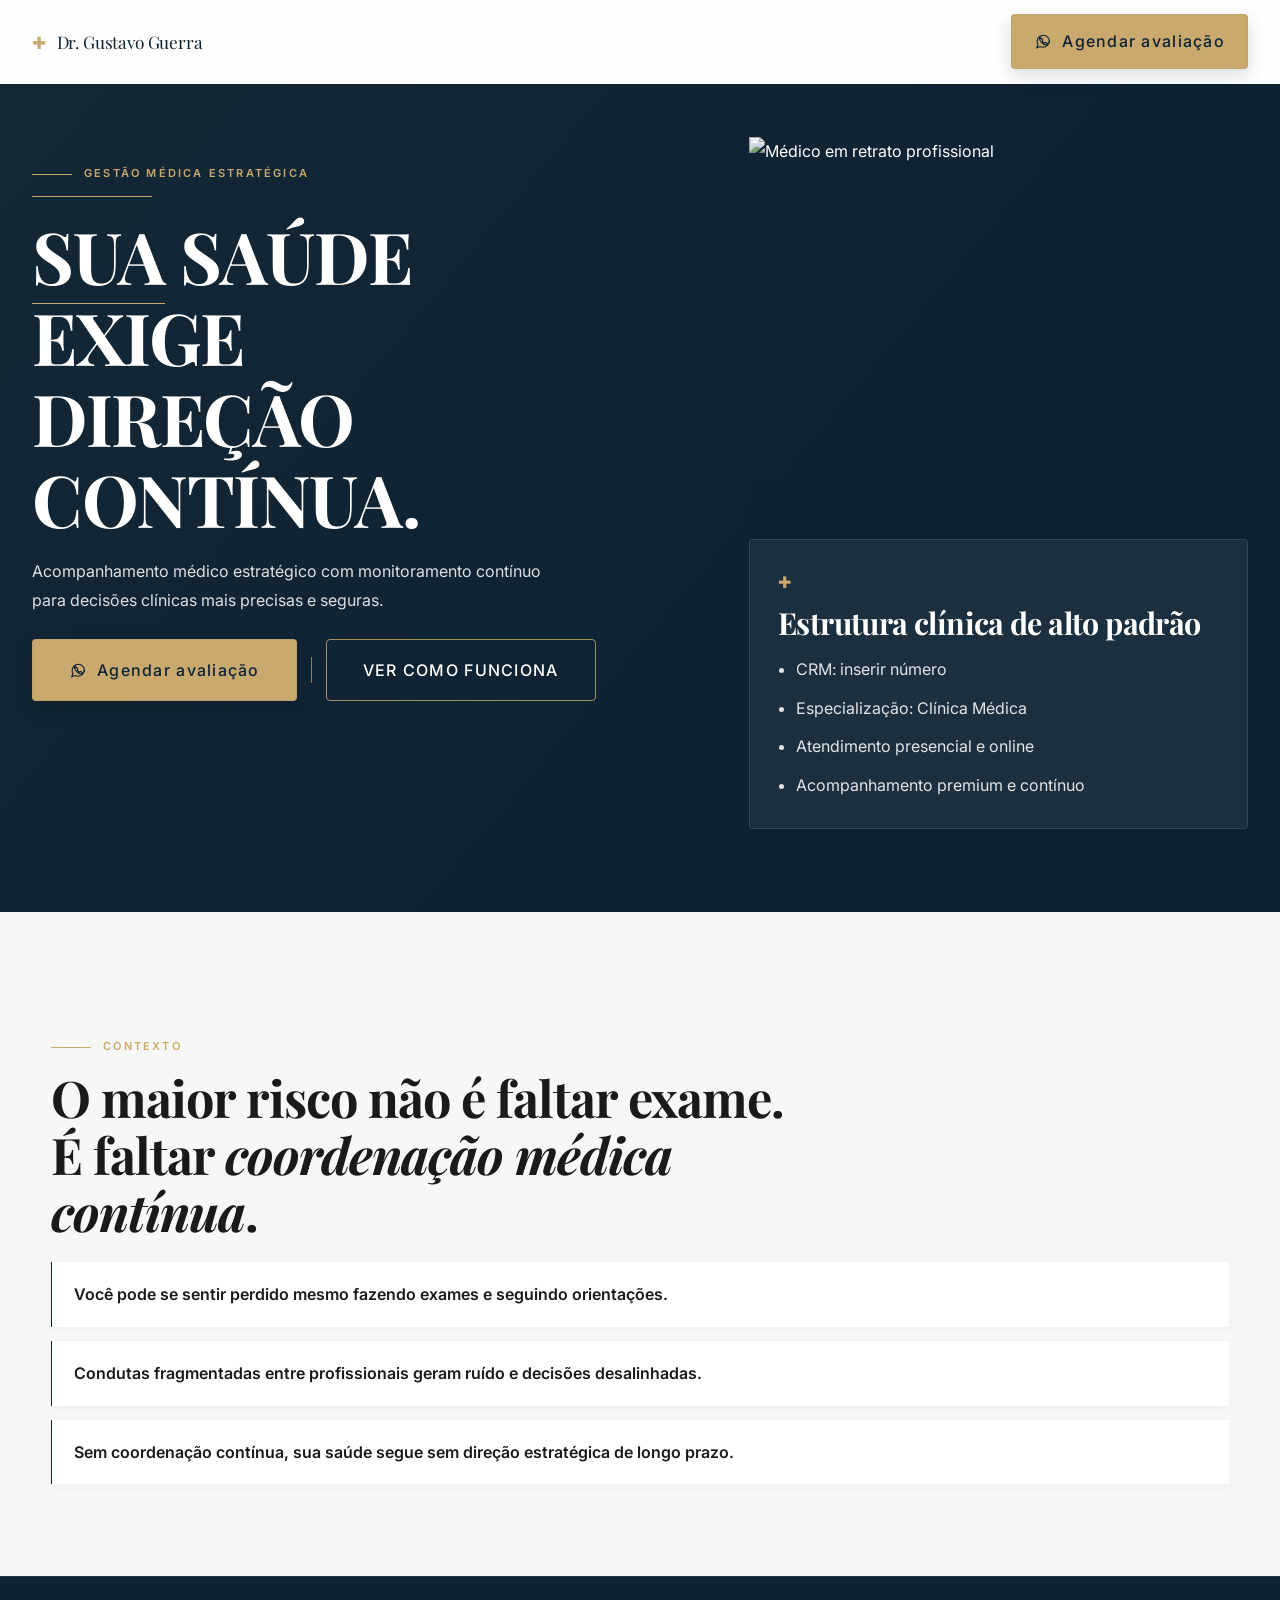
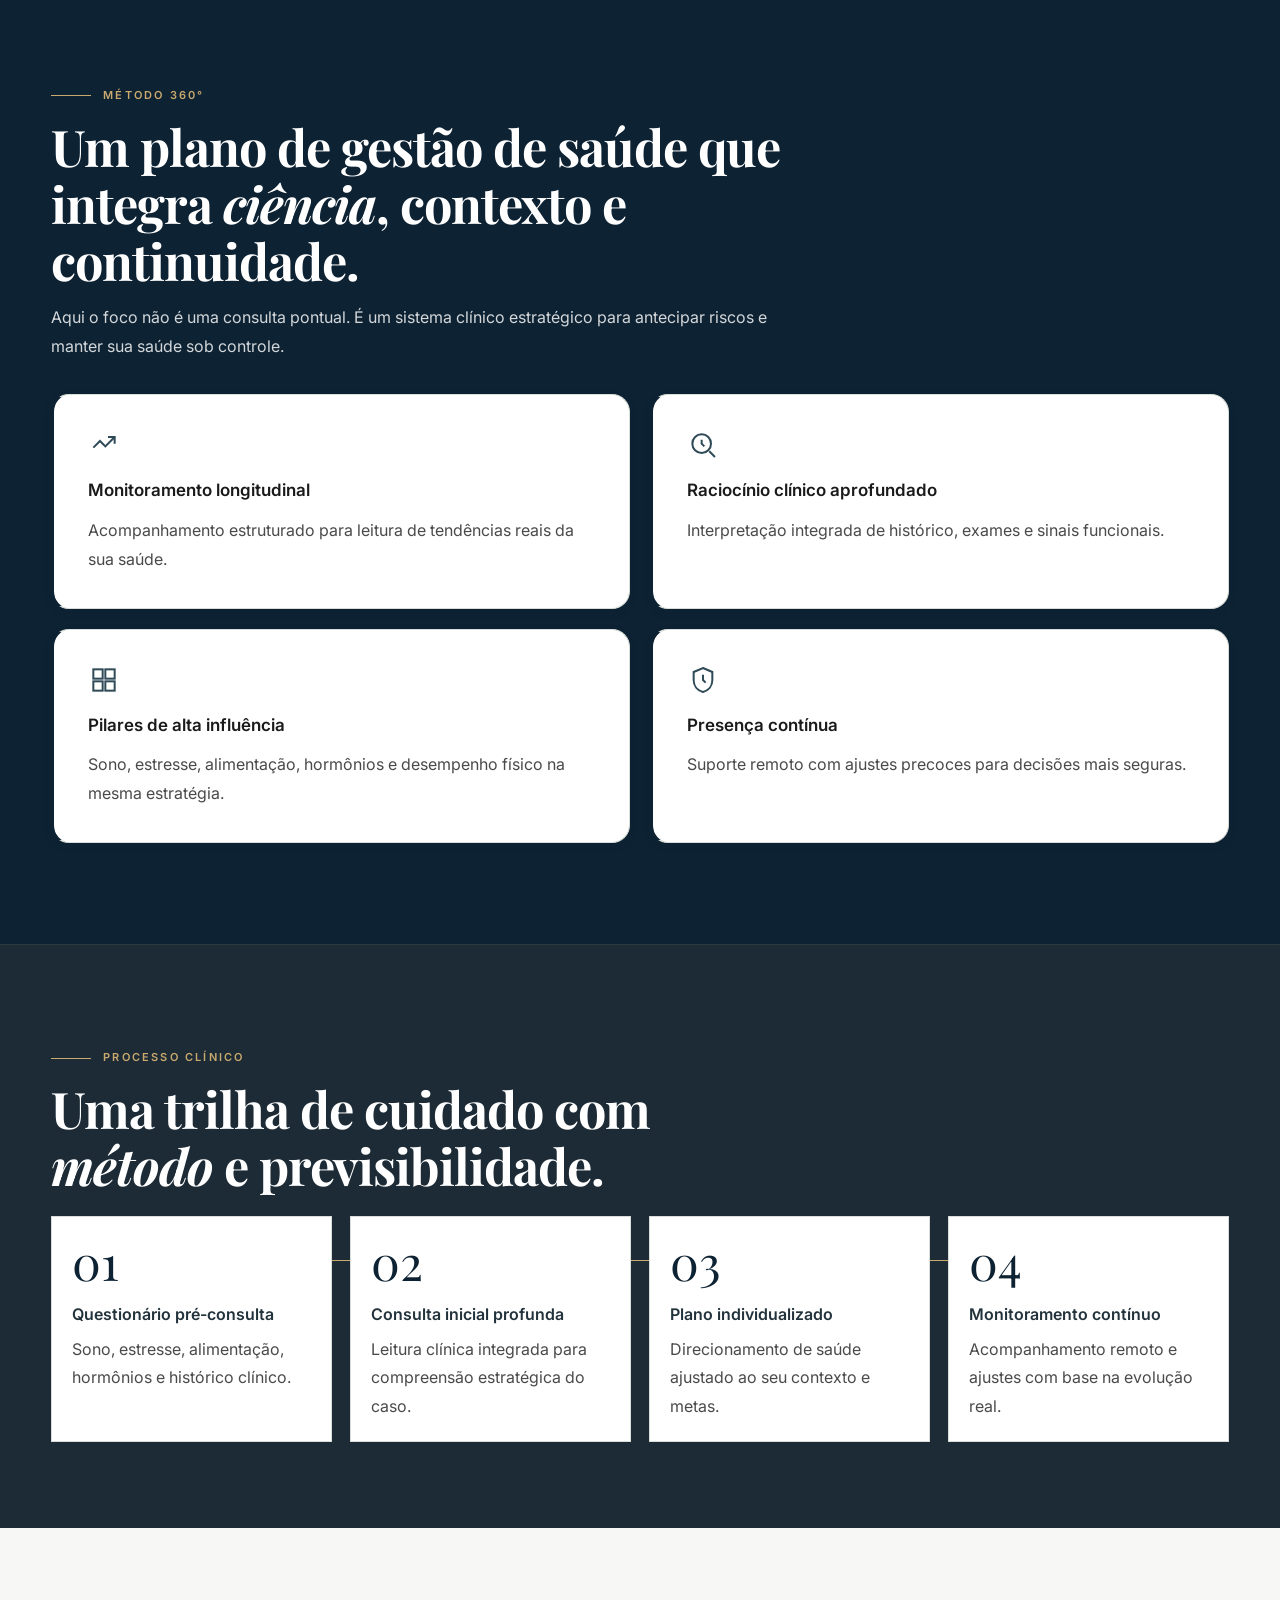
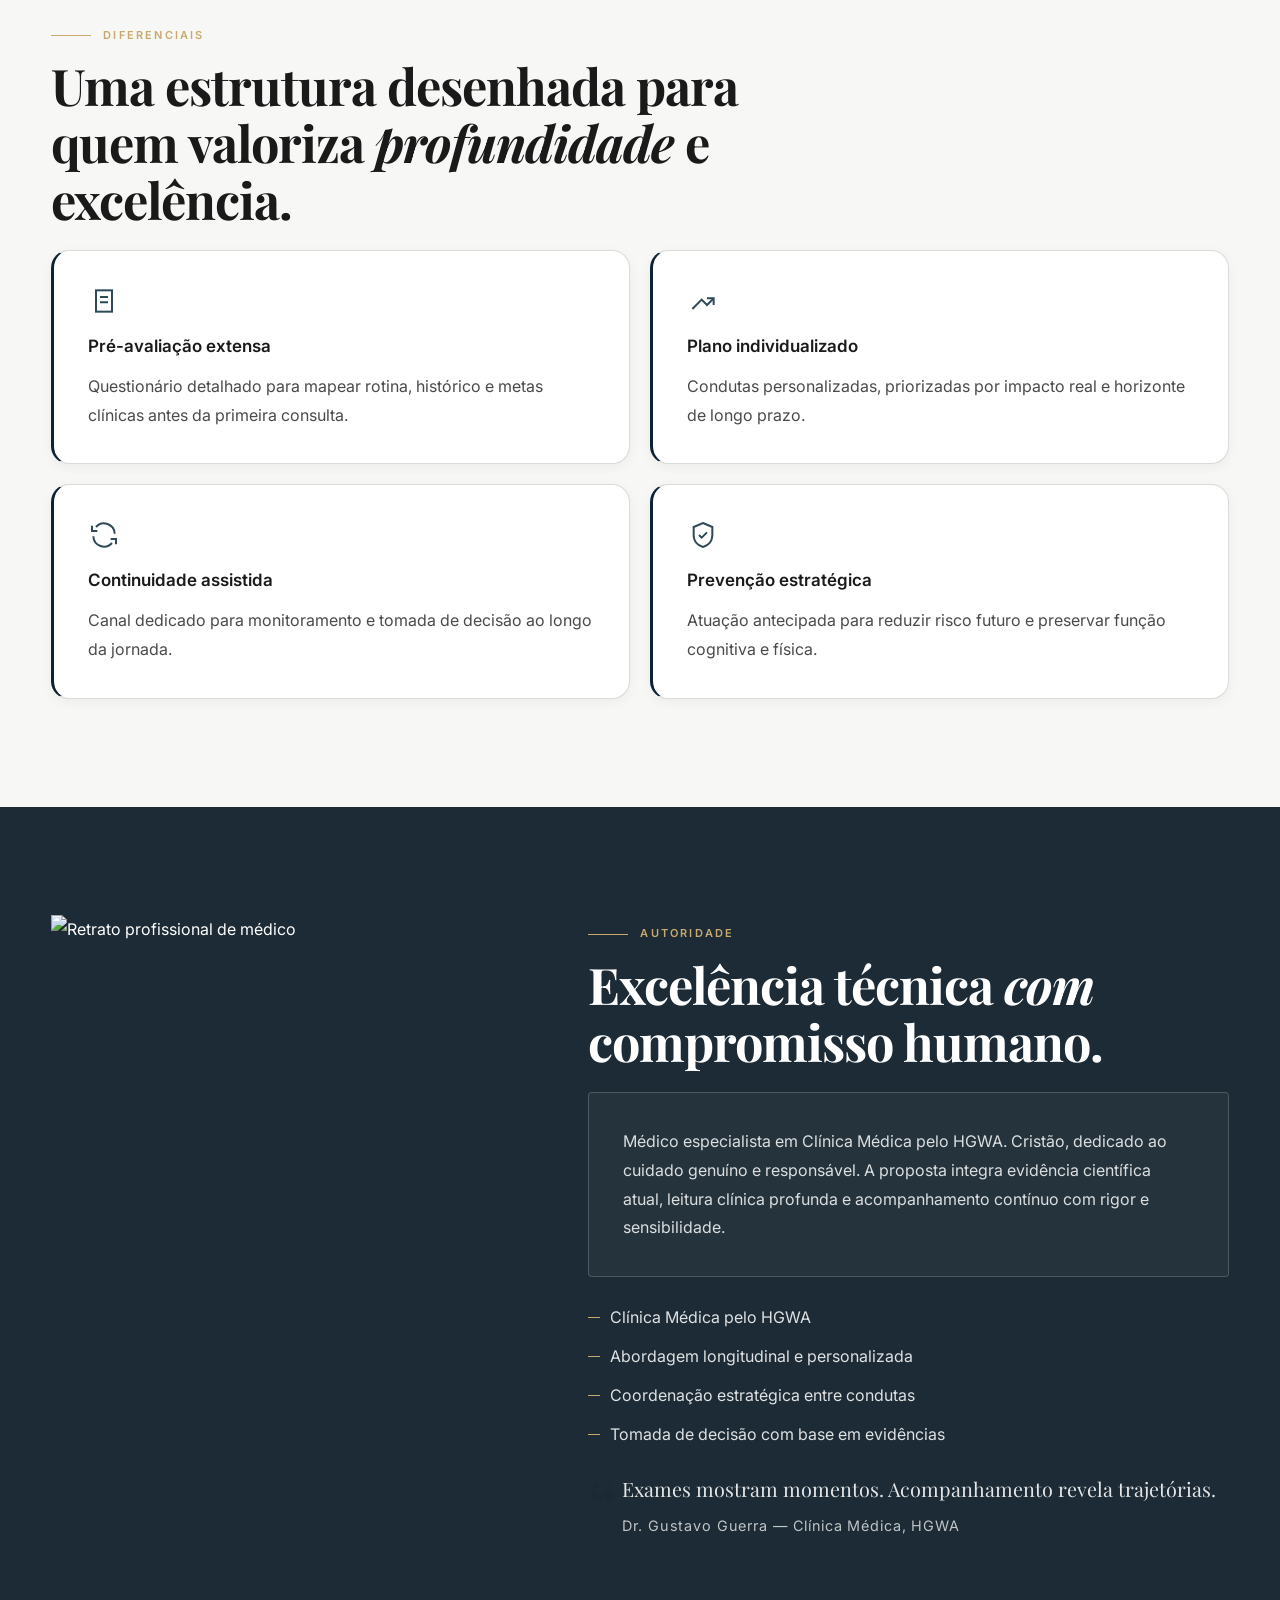
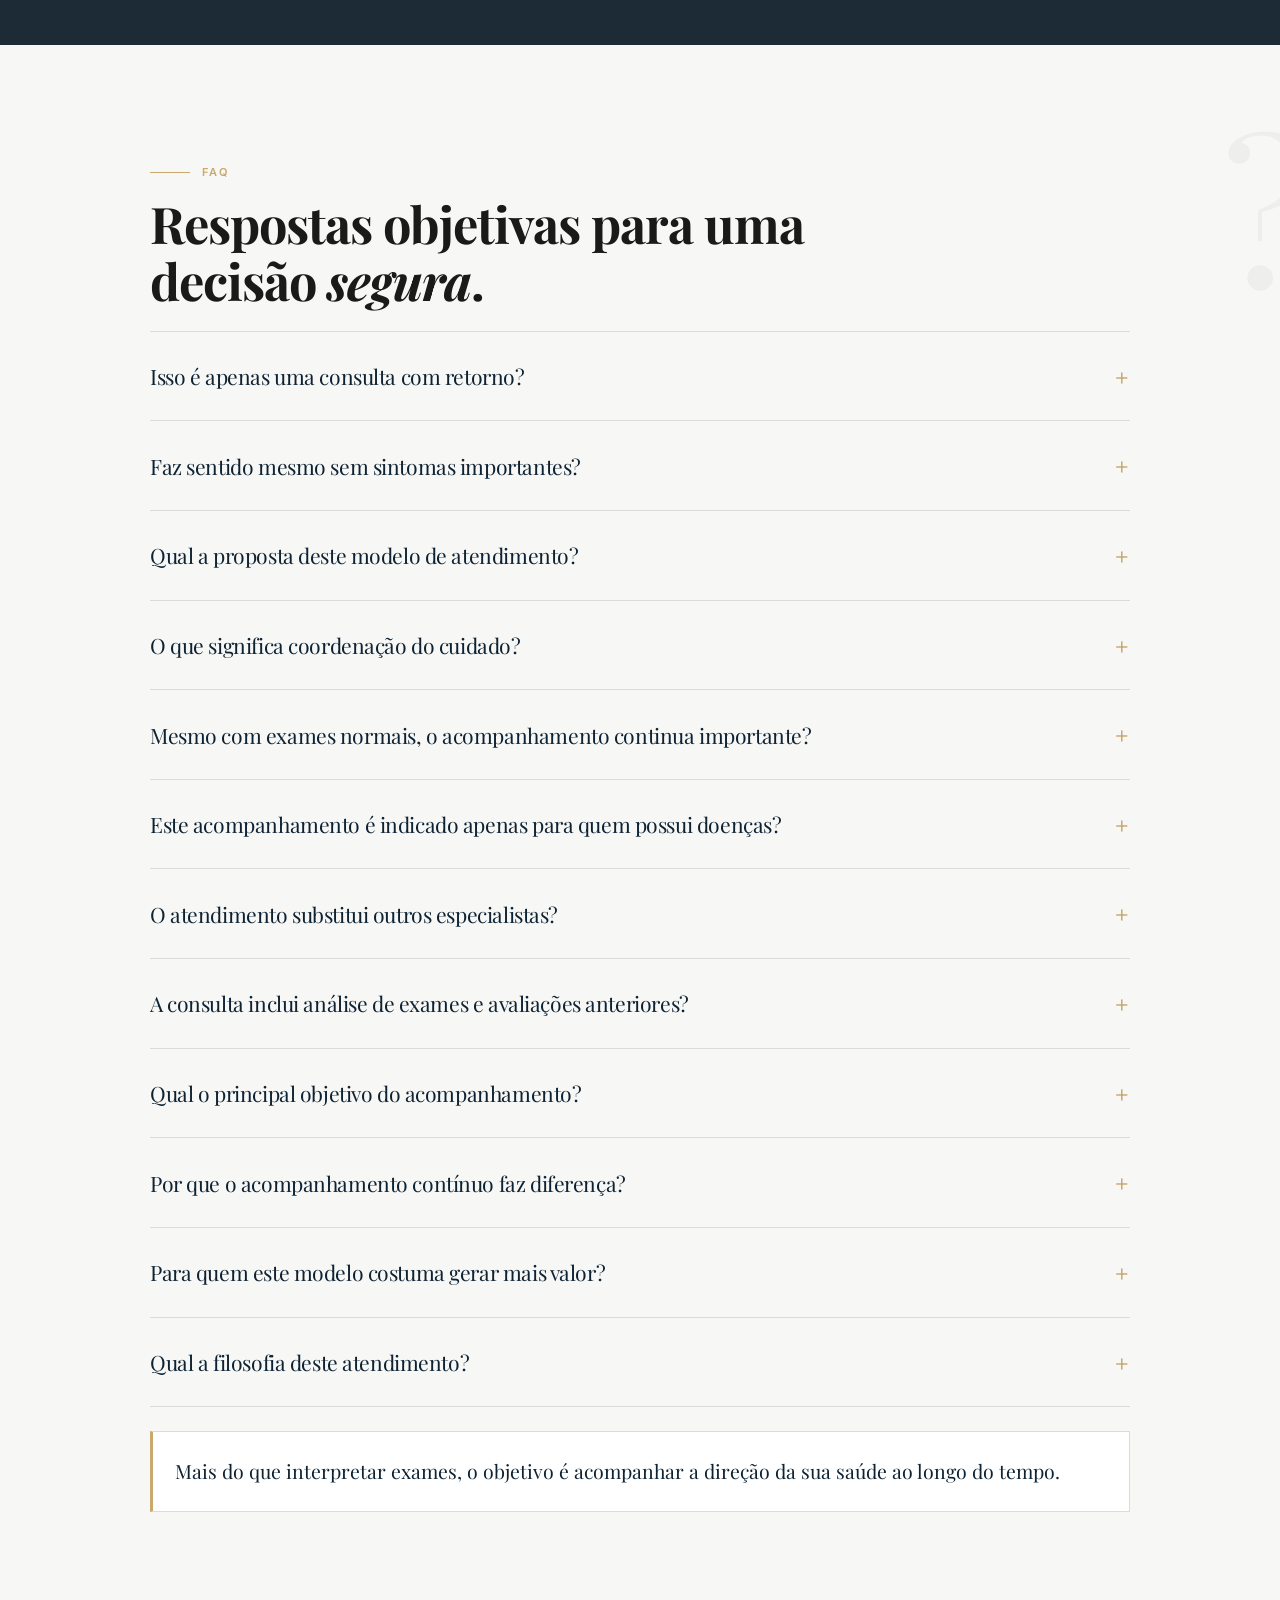
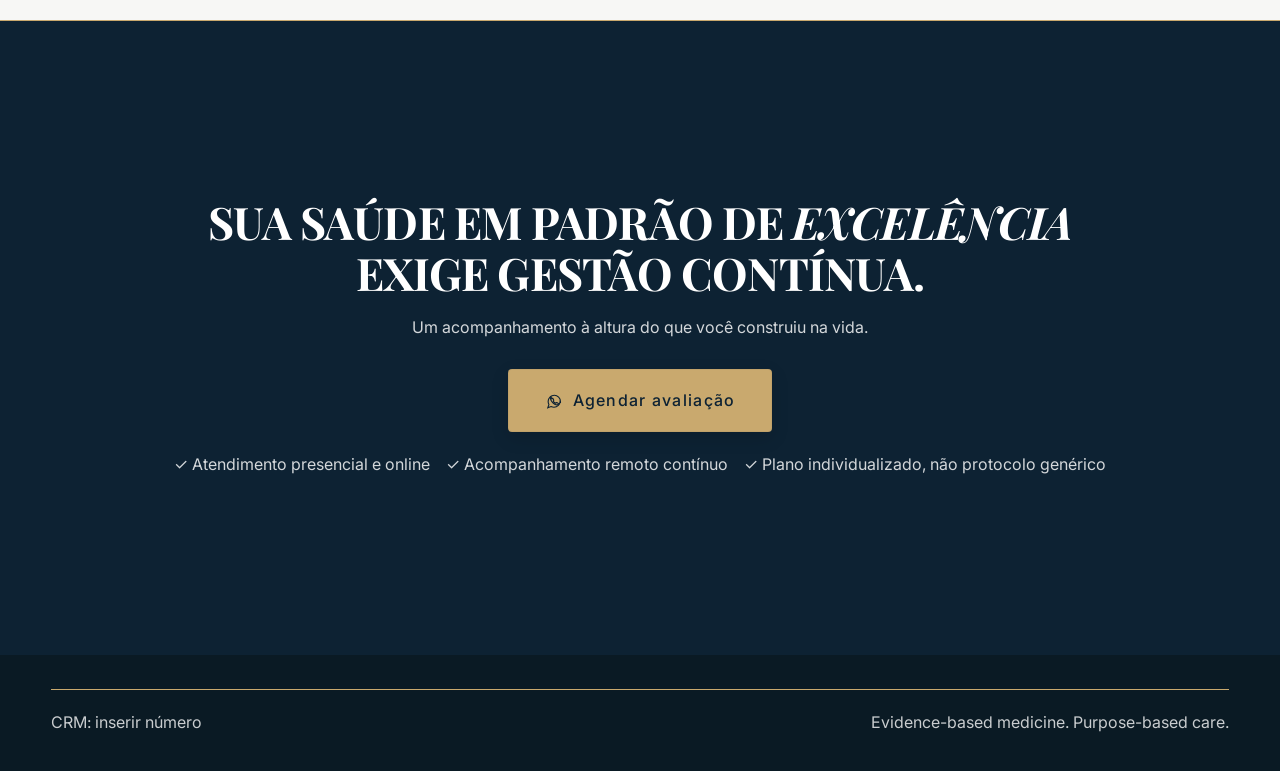
==== index-b.html @ 86194e3c "Ajustes finos" ====
<!doctype html>
<html lang="pt-BR">
<head>
  <meta charset="UTF-8" />
  <meta name="viewport" content="width=device-width, initial-scale=1.0" />
  <title>Dr. Gustavo Guerra | Versão B</title>
  <meta name="description" content="Versão B da landing page: gestão médica estratégica com acompanhamento longitudinal de alta excelência.">
  <link rel="preconnect" href="https://fonts.googleapis.com">
  <link rel="preconnect" href="https://fonts.gstatic.com" crossorigin>
  <link href="https://fonts.googleapis.com/css2?family=Inter:wght@300;400;500;600&family=Playfair+Display:ital,wght@0,500;0,600;0,700;1,500&display=swap" rel="stylesheet">
  <link rel="stylesheet" href="styles-b.css" />
</head>
<body>
  <nav class="topbar" aria-label="Barra principal">
    <div class="topbar__inner">
      <p class="brand"><span>✚</span> Dr. Gustavo Guerra</p>
      <a class="btn btn--primary btn--wa" href="https://wa.me/5500000000000" target="_blank" rel="noopener noreferrer"><span class="btn__icon" aria-hidden="true"><svg viewBox="0 0 24 24" fill="none"><path d="M20.2 12.1c0 4.5-3.7 8.2-8.2 8.2-1.4 0-2.8-.4-4-.9L3.7 21l1.5-4.2c-.7-1.3-1-2.7-1-4.2 0-4.5 3.7-8.2 8.2-8.2s8.2 3.7 8.2 8.2Z"></path><path d="M9.2 8.9c.2-.4.4-.4.6-.4h.5c.2 0 .4 0 .5.4l.8 2c.1.2.1.4 0 .6l-.4.5c-.1.1-.2.2-.1.4.3.6.8 1.1 1.4 1.6.5.4 1 .7 1.6.9.2.1.3 0 .4-.1l.5-.6c.2-.2.4-.2.6-.1l1.9.9c.3.1.4.3.4.5v.5c0 .2 0 .4-.4.6-.5.3-1 .5-1.6.5-1 0-2-.4-3-.9-1-.5-1.9-1.3-2.7-2.1-.8-.8-1.5-1.7-2-2.7-.5-1-.8-2-.8-3 0-.6.2-1.2.4-1.7Z"></path></svg></span><span>Agendar avaliação</span></a>
    </div>
  </nav>

  <header class="hero" id="inicio">
    <div class="container hero__container">
      <div class="hero__grid">
        <div>
          <p class="eyebrow">Gestão médica estratégica</p>
          <div class="hero__hairline"></div>
          <h1><span>SUA</span> SAÚDE EXIGE DIREÇÃO CONTÍNUA.</h1>
          <p class="hero__subtitle">Acompanhamento médico estratégico com monitoramento contínuo para decisões clínicas mais precisas e seguras.</p>
          <div class="hero__actions">
            <a class="btn btn--primary btn--wa" href="https://wa.me/5500000000000" target="_blank" rel="noopener noreferrer"><span class="btn__icon" aria-hidden="true"><svg viewBox="0 0 24 24" fill="none"><path d="M20.2 12.1c0 4.5-3.7 8.2-8.2 8.2-1.4 0-2.8-.4-4-.9L3.7 21l1.5-4.2c-.7-1.3-1-2.7-1-4.2 0-4.5 3.7-8.2 8.2-8.2s8.2 3.7 8.2 8.2Z"></path><path d="M9.2 8.9c.2-.4.4-.4.6-.4h.5c.2 0 .4 0 .5.4l.8 2c.1.2.1.4 0 .6l-.4.5c-.1.1-.2.2-.1.4.3.6.8 1.1 1.4 1.6.5.4 1 .7 1.6.9.2.1.3 0 .4-.1l.5-.6c.2-.2.4-.2.6-.1l1.9.9c.3.1.4.3.4.5v.5c0 .2 0 .4-.4.6-.5.3-1 .5-1.6.5-1 0-2-.4-3-.9-1-.5-1.9-1.3-2.7-2.1-.8-.8-1.5-1.7-2-2.7-.5-1-.8-2-.8-3 0-.6.2-1.2.4-1.7Z"></path></svg></span><span>Agendar avaliação</span></a>
            <span class="hero__cta-divider" aria-hidden="true"></span>
            <a class="btn btn--outline" href="#metodo">VER COMO FUNCIONA</a>
          </div>
        </div>

        <div class="hero__visual">
          <figure class="hero__photo">
            <img src="https://images.unsplash.com/photo-1559839734-2b71ea197ec2?auto=format&fit=crop&w=1000&q=80" alt="Médico em retrato profissional" loading="lazy"> <!-- REPLACE WITH: Dr. Gustavo Guerra official photo -->
          </figure>
          <aside class="hero__card">
            <span class="hero__icon" aria-hidden="true">✚</span>
            <h2>Estrutura clínica de alto padrão</h2>
            <ul>
              <li>CRM: inserir número</li>
              <li>Especialização: Clínica Médica</li>
              <li>Atendimento presencial e online</li>
              <li>Acompanhamento premium e contínuo</li>
            </ul>
          </aside>
        </div>
      </div>
    </div>
  </header>

  <main>
    <section class="section section--light" id="problema">
      <div class="container">
        <p class="eyebrow">Contexto</p>
        <h2>O maior risco não é faltar exame. É faltar <em>coordenação médica contínua</em>.</h2>
        <div class="problem-grid">
          <article class="problem-item">
            <p>Você pode se sentir perdido mesmo fazendo exames e seguindo orientações.</p>
          </article>
          <article class="problem-item">
            <p>Condutas fragmentadas entre profissionais geram ruído e decisões desalinhadas.</p>
          </article>
          <article class="problem-item">
            <p>Sem coordenação contínua, sua saúde segue sem direção estratégica de longo prazo.</p>
          </article>
        </div>
      </div>
    </section>

    <section class="section section--dark" id="metodo">
      <div class="container">
        <p class="eyebrow">Método 360°</p>
        <h2>Um plano de gestão de saúde que integra <em>ciência</em>, contexto e continuidade.</h2>
        <p class="lead">Aqui o foco não é uma consulta pontual. É um sistema clínico estratégico para antecipar riscos e manter sua saúde sob controle.</p>
        <div class="grid grid--2">
          <article class="card">
            <span class="card__icon" aria-hidden="true"><svg viewBox="0 0 24 24" fill="none"><polyline points="4,14 9,9 13,13 20,6"></polyline><path d="M20 11V6H15"></path></svg></span>
            <h3>Monitoramento longitudinal</h3>
            <p>Acompanhamento estruturado para leitura de tendências reais da sua saúde.</p>
          </article>
          <article class="card">
            <span class="card__icon" aria-hidden="true"><svg viewBox="0 0 24 24" fill="none"><circle cx="11" cy="11" r="7"></circle><path d="M21 21l-4.3-4.3"></path><path d="M11 8v3l2 2"></path></svg></span>
            <h3>Raciocínio clínico aprofundado</h3>
            <p>Interpretação integrada de histórico, exames e sinais funcionais.</p>
          </article>
          <article class="card">
            <span class="card__icon" aria-hidden="true"><svg viewBox="0 0 24 24" fill="none"><rect x="4" y="4" width="7" height="7"></rect><rect x="13" y="4" width="7" height="7"></rect><rect x="4" y="13" width="7" height="7"></rect><rect x="13" y="13" width="7" height="7"></rect></svg></span>
            <h3>Pilares de alta influência</h3>
            <p>Sono, estresse, alimentação, hormônios e desempenho físico na mesma estratégia.</p>
          </article>
          <article class="card">
            <span class="card__icon" aria-hidden="true"><svg viewBox="0 0 24 24" fill="none"><path d="M12 3l7 3v6c0 5-3.5 8-7 9-3.5-1-7-4-7-9V6l7-3z"></path><path d="M12 8v4l2 2"></path></svg></span>
            <h3>Presença contínua</h3>
            <p>Suporte remoto com ajustes precoces para decisões mais seguras.</p>
          </article>
        </div>
      </div>
    </section>

    <section class="section section--graphite" id="processo">
      <div class="container">
        <p class="eyebrow">Processo clínico</p>
        <h2>Uma trilha de cuidado com <em>método</em> e previsibilidade.</h2>
        <div class="process">
          <article class="process__step">
            <span>01</span>
            <h3>Questionário pré-consulta</h3>
            <p>Sono, estresse, alimentação, hormônios e histórico clínico.</p>
          </article>
          <article class="process__step">
            <span>02</span>
            <h3>Consulta inicial profunda</h3>
            <p>Leitura clínica integrada para compreensão estratégica do caso.</p>
          </article>
          <article class="process__step">
            <span>03</span>
            <h3>Plano individualizado</h3>
            <p>Direcionamento de saúde ajustado ao seu contexto e metas.</p>
          </article>
          <article class="process__step">
            <span>04</span>
            <h3>Monitoramento contínuo</h3>
            <p>Acompanhamento remoto e ajustes com base na evolução real.</p>
          </article>
        </div>
      </div>
    </section>

    <section class="section section--light" id="diferenciais">
      <div class="container">
        <p class="eyebrow">Diferenciais</p>
        <h2>Uma estrutura desenhada para quem valoriza <em>profundidade</em> e excelência.</h2>
        <div class="grid grid--2">
          <article class="card">
            <span class="card__icon" aria-hidden="true"><svg viewBox="0 0 24 24" fill="none"><rect x="6" y="4" width="12" height="16"></rect><path d="M9 9h6M9 13h6"></path></svg></span>
            <h3>Pré-avaliação extensa</h3>
            <p>Questionário detalhado para mapear rotina, histórico e metas clínicas antes da primeira consulta.</p>
          </article>
          <article class="card">
            <span class="card__icon" aria-hidden="true"><svg viewBox="0 0 24 24" fill="none"><path d="M4 18l7-7 4 4 5-5"></path><path d="M15 10h5v5"></path></svg></span>
            <h3>Plano individualizado</h3>
            <p>Condutas personalizadas, priorizadas por impacto real e horizonte de longo prazo.</p>
          </article>
          <article class="card">
            <span class="card__icon" aria-hidden="true"><svg viewBox="0 0 24 24" fill="none"><path d="M20 11a8 8 0 0 0-14-5"></path><path d="M4 13a8 8 0 0 0 14 5"></path><path d="M3 5v4h4"></path><path d="M21 19v-4h-4"></path></svg></span>
            <h3>Continuidade assistida</h3>
            <p>Canal dedicado para monitoramento e tomada de decisão ao longo da jornada.</p>
          </article>
          <article class="card">
            <span class="card__icon" aria-hidden="true"><svg viewBox="0 0 24 24" fill="none"><path d="M12 3l7 3v6c0 5-3.5 8-7 9-3.5-1-7-4-7-9V6l7-3z"></path><path d="M9 12l2 2 4-4"></path></svg></span>
            <h3>Prevenção estratégica</h3>
            <p>Atuação antecipada para reduzir risco futuro e preservar função cognitiva e física.</p>
          </article>
        </div>
      </div>
    </section>

    <section class="section section--graphite" id="autoridade">
      <div class="container authority-layout">
        <figure class="authority-photo">
          <img src="https://images.unsplash.com/photo-1612349317150-e413f6a5b16d?auto=format&fit=crop&w=900&q=80" alt="Retrato profissional de médico" loading="lazy"> <!-- REPLACE WITH: Dr. Gustavo Guerra official photo -->
        </figure>
        <div>
          <p class="eyebrow">Autoridade</p>
          <h2>Excelência técnica <em>com</em> compromisso humano.</h2>
          <article class="box box--dark">
            <p>Médico especialista em Clínica Médica pelo HGWA. Cristão, dedicado ao cuidado genuíno e responsável. A proposta integra evidência científica atual, leitura clínica profunda e acompanhamento contínuo com rigor e sensibilidade.</p>
          </article>
          <ul class="credentials-list">
            <li>Clínica Médica pelo HGWA</li>
            <li>Abordagem longitudinal e personalizada</li>
            <li>Coordenação estratégica entre condutas</li>
            <li>Tomada de decisão com base em evidências</li>
          </ul>
          <blockquote>
            <span>“</span>
            Exames mostram momentos. Acompanhamento revela trajetórias.
            <cite>Dr. Gustavo Guerra — Clínica Médica, HGWA</cite>
          </blockquote>
        </div>
      </div>
    </section>

    <section class="section section--light faq-section" id="faq">
      <div class="container narrow">
        <p class="eyebrow">FAQ</p>
        <h2>Respostas objetivas para uma decisão <em>segura</em>.</h2>
        <div class="accordion" data-accordion>
          <details class="accordion__item">
            <summary><span>Isso é apenas uma consulta com retorno?</span></summary>
            <p>Não. A consulta inicial é só o começo de uma gestão longitudinal com monitoramento ativo e ajustes estratégicos.</p>
          </details>
          <details class="accordion__item">
            <summary><span>Faz sentido mesmo sem sintomas importantes?</span></summary>
            <p>Sim. A prevenção eficiente depende de identificar tendências antes da perda de controle clínico.</p>
          </details>
          <details class="accordion__item">
            <summary><span>Qual a proposta deste modelo de atendimento?</span></summary>
            <p>Conduzir um acompanhamento médico contínuo, criterioso e personalizado, com foco em precisão diagnóstica, prevenção estratégica e coordenação integral do cuidado.</p>
          </details>
          <details class="accordion__item">
            <summary><span>O que significa coordenação do cuidado?</span></summary>
            <p>Ter um médico de referência organizando cada etapa da jornada: exames, especialistas, tratamentos e decisões clínicas com visão unificada.</p>
          </details>
          <details class="accordion__item">
            <summary><span>Mesmo com exames normais, o acompanhamento continua importante?</span></summary>
            <p>Sim. Muitas alterações cardiovasculares e metabólicas evoluem de forma silenciosa antes de sinais claros em exames e sintomas.</p>
          </details>
          <details class="accordion__item">
            <summary><span>Este acompanhamento é indicado apenas para quem possui doenças?</span></summary>
            <p>Não. É altamente indicado para quem busca prevenção inteligente, longevidade funcional e planejamento de saúde de alto nível.</p>
          </details>
          <details class="accordion__item">
            <summary><span>O atendimento substitui outros especialistas?</span></summary>
            <p>Não substitui. Ele integra condutas de diferentes especialistas dentro de uma estratégia única, coerente e personalizada.</p>
          </details>
          <details class="accordion__item">
            <summary><span>A consulta inclui análise de exames e avaliações anteriores?</span></summary>
            <p>Sim. Histórico clínico, exames prévios e avaliações anteriores são revisados de forma integrada para decisões mais precisas.</p>
          </details>
          <details class="accordion__item">
            <summary><span>Qual o principal objetivo do acompanhamento?</span></summary>
            <p>Antecipar riscos, preservar função e manter decisões clínicas sob controle estratégico antes da perda de performance em saúde.</p>
          </details>
          <details class="accordion__item">
            <summary><span>Por que o acompanhamento contínuo faz diferença?</span></summary>
            <p>Porque o que transforma desfechos é a capacidade de acompanhar evolução, detectar tendências e ajustar condutas com antecedência.</p>
          </details>
          <details class="accordion__item">
            <summary><span>Para quem este modelo costuma gerar mais valor?</span></summary>
            <p>Para pessoas que valorizam cuidado médico criterioso, integração clínica e acompanhamento contínuo com alto padrão de execução.</p>
          </details>
          <details class="accordion__item">
            <summary><span>Qual a filosofia deste atendimento?</span></summary>
            <p>Exames mostram momentos. Acompanhamento revela trajetórias.</p>
          </details>
          <p class="closing">Mais do que interpretar exames, o objetivo é acompanhar a direção da sua saúde ao longo do tempo.</p>
        </div>
      </div>
    </section>
  </main>

  <section class="cta" id="cta-final">
    <div class="container narrow cta__inner">
      <h2>SUA SAÚDE EM PADRÃO DE <em>EXCELÊNCIA</em> EXIGE GESTÃO CONTÍNUA.</h2>
      <p>Um acompanhamento à altura do que você construiu na vida.</p>
      <a class="btn btn--primary btn--wa" href="https://wa.me/5500000000000" target="_blank" rel="noopener noreferrer"><span class="btn__icon" aria-hidden="true"><svg viewBox="0 0 24 24" fill="none"><path d="M20.2 12.1c0 4.5-3.7 8.2-8.2 8.2-1.4 0-2.8-.4-4-.9L3.7 21l1.5-4.2c-.7-1.3-1-2.7-1-4.2 0-4.5 3.7-8.2 8.2-8.2s8.2 3.7 8.2 8.2Z"></path><path d="M9.2 8.9c.2-.4.4-.4.6-.4h.5c.2 0 .4 0 .5.4l.8 2c.1.2.1.4 0 .6l-.4.5c-.1.1-.2.2-.1.4.3.6.8 1.1 1.4 1.6.5.4 1 .7 1.6.9.2.1.3 0 .4-.1l.5-.6c.2-.2.4-.2.6-.1l1.9.9c.3.1.4.3.4.5v.5c0 .2 0 .4-.4.6-.5.3-1 .5-1.6.5-1 0-2-.4-3-.9-1-.5-1.9-1.3-2.7-2.1-.8-.8-1.5-1.7-2-2.7-.5-1-.8-2-.8-3 0-.6.2-1.2.4-1.7Z"></path></svg></span><span>Agendar avaliação</span></a>
      <ul class="trust-signals">
        <li>✓ Atendimento presencial e online</li>
        <li>✓ Acompanhamento remoto contínuo</li>
        <li>✓ Plano individualizado, não protocolo genérico</li>
      </ul>
    </div>
  </section>

  <footer class="footer">
    <div class="container footer__inner">
      <p>CRM: inserir número</p>
      <p>Evidence-based medicine. Purpose-based care.</p>
    </div>
  </footer>

  <script src="script.js"></script>
</body>
</html>
---- styles-b.css ----
:root {
  --petroleum: #0d2233;
  --graphite: #1c2b35;
  --offwhite: #f7f7f5;
  --gold: #c9a96e;
  --text-dark: #1a1a1a;
  --text-muted: #4a4a4a;
  --line-light: #d8ddd7;
  --line-dark: rgba(255, 255, 255, 0.18);
  --radius: 4px;
}

* {
  box-sizing: border-box;
}

html {
  scroll-behavior: smooth;
}

body {
  margin: 0;
  font-family: "Inter", sans-serif;
  font-weight: 400;
  color: var(--text-dark);
  background: var(--offwhite);
  line-height: 1.8;
}

h1,
h2,
h3,
p,
ul,
blockquote,
figure {
  margin: 0;
}

.container {
  width: min(1200px, 92vw);
  margin: 0 auto;
}

.hero__container {
  width: min(1320px, 95vw);
  margin: 0 auto;
}

.narrow {
  width: min(980px, 92vw);
  margin: 0 auto;
}

.topbar {
  position: sticky;
  top: 0;
  z-index: 40;
  background: rgba(255, 255, 255, 0.86);
  backdrop-filter: blur(10px);
  border-bottom: 1px solid transparent;
  transition: border-color 0.3s ease;
}

.topbar.is-scrolled {
  border-bottom-color: var(--gold);
}

.topbar__inner {
  width: min(1320px, 95vw);
  margin: 0 auto;
  display: flex;
  align-items: center;
  justify-content: space-between;
  padding: 14px 0;
}

.brand {
  font-family: "Playfair Display", serif;
  color: var(--petroleum);
  font-size: 1.08rem;
  letter-spacing: -0.01em;
}

.brand span {
  color: var(--gold);
  margin-right: 7px;
}

.hero {
  min-height: 92vh;
  display: grid;
  align-items: center;
  background:
    linear-gradient(130deg, rgba(201, 169, 110, 0.04) 0%, rgba(201, 169, 110, 0) 60%),
    var(--petroleum);
  color: #ffffff;
  padding: 54px 0 66px;
}

.hero__grid {
  display: grid;
  grid-template-columns: 1.15fr 0.85fr;
  gap: 42px;
  align-items: start;
}

.eyebrow {
  font-size: 11px;
  letter-spacing: 0.2em;
  color: var(--gold);
  font-weight: 600;
  text-transform: uppercase;
  margin-bottom: 12px;
  display: inline-flex;
  align-items: center;
  gap: 12px;
}

.eyebrow::before {
  content: "";
  width: 40px;
  height: 1px;
  background: var(--gold);
}

.hero__hairline {
  height: 1px;
  width: 120px;
  background: var(--gold);
  margin-bottom: 18px;
}

h1,
section h2,
.hero__card h2,
.cta h2 {
  font-family: "Playfair Display", serif;
  letter-spacing: -0.02em;
  line-height: 1.13;
}

h1 {
  font-size: clamp(2.4rem, 5.6vw, 5rem);
  text-transform: uppercase;
  max-width: 11ch;
}

h1 span {
  position: relative;
  display: inline-block;
}

h1 span::after {
  content: "";
  position: absolute;
  left: 0;
  bottom: -8px;
  width: 100%;
  height: 1px;
  background: var(--gold);
}

section h2 {
  font-size: clamp(2rem, 4vw, 3.15rem);
  color: inherit;
  margin-bottom: 22px;
  max-width: 23ch;
}

section h2 em,
.cta h2 em {
  font-style: italic;
}

.hero__subtitle {
  margin-top: 18px;
  margin-bottom: 24px;
  color: rgba(255, 255, 255, 0.86);
  max-width: 54ch;
}

.hero__actions {
  display: inline-flex;
  align-items: center;
  gap: 14px;
  flex-wrap: wrap;
}

.hero__cta-divider {
  width: 1px;
  height: 26px;
  background: rgba(201, 169, 110, 0.7);
}

.hero__visual {
  display: grid;
  gap: 12px;
  margin-top: -18px;
}

.hero__photo {
  position: relative;
  height: 390px;
  overflow: hidden;
}

.hero__photo img {
  width: 100%;
  height: 100%;
  object-fit: cover;
  filter: grayscale(42%) saturate(75%);
}

.hero__photo::after {
  content: "";
  position: absolute;
  inset: 0;
  background: linear-gradient(to bottom, rgba(13, 34, 51, 0) 44%, rgba(13, 34, 51, 0.88) 100%);
}

.hero__card {
  background: rgba(255, 255, 255, 0.06);
  border: 1px solid rgba(255, 255, 255, 0.12);
  padding: 28px;
  border-radius: var(--radius);
  backdrop-filter: blur(8px);
}

.hero__icon {
  color: var(--gold);
  font-size: 1rem;
}

.hero__card h2 {
  font-size: 1.9rem;
  margin: 10px 0 14px;
}

.hero__card ul {
  padding-left: 18px;
  display: grid;
  gap: 10px;
  color: rgba(255, 255, 255, 0.88);
}

.section {
  position: relative;
  padding: 108px 0;
}

#problema {
  padding-top: 116px;
  padding-bottom: 92px;
}

#metodo {
  padding-top: 100px;
  padding-bottom: 102px;
  box-shadow: inset 0 1px 0 rgba(201, 169, 110, 0.16), inset 0 -1px 0 rgba(201, 169, 110, 0.16);
}

#processo {
  padding-top: 94px;
  padding-bottom: 86px;
}

#diferenciais {
  padding-top: 88px;
  padding-bottom: 108px;
}

.section--light {
  background: var(--offwhite);
  color: var(--text-dark);
}

.section--dark {
  background: var(--petroleum);
  color: #ffffff;
}

.section--graphite {
  background: var(--graphite);
  color: #ffffff;
}

.lead {
  color: rgba(255, 255, 255, 0.82);
  margin-top: -8px;
  margin-bottom: 34px;
  max-width: 76ch;
}

.problem-grid {
  display: grid;
  gap: 14px;
}

.problem-item {
  position: relative;
  border-left: 1px solid var(--petroleum);
  padding: 18px 20px 18px 22px;
  background: #ffffff;
  box-shadow: 0 2px 10px rgba(12, 25, 34, 0.04);
}

.problem-item::after {
  content: none;
}

.problem-item p {
  font-weight: 600;
  color: #1a1a1a;
}

.box,
.card {
  border-radius: var(--radius);
}

.box {
  padding: 34px;
  border: 1px solid var(--line-light);
  background: #ffffff;
}

.box p {
  color: var(--text-muted);
}

.box--dark {
  border: 1px solid var(--line-dark);
  background: rgba(255, 255, 255, 0.04);
}

.box--dark p {
  color: rgba(255, 255, 255, 0.84);
}

.grid {
  display: grid;
  gap: 20px;
}

.grid--2 {
  grid-template-columns: repeat(2, minmax(0, 1fr));
}

.card {
  position: relative;
  border: 1px solid var(--line-light);
  border-left: 3px solid var(--petroleum);
  border-radius: 18px;
  background: #ffffff;
  padding: 34px;
  box-shadow: 0 3px 12px rgba(12, 25, 34, 0.05);
  transition: transform 0.25s ease, box-shadow 0.25s ease, border-color 0.25s ease;
}

.card::after {
  content: none;
}

.card:hover {
  transform: translateY(-3px);
  box-shadow: 0 12px 28px rgba(12, 25, 34, 0.1);
  border-color: rgba(201, 169, 110, 0.55);
  background: #ffffff;
}

.card__icon {
  display: inline-flex;
  width: 32px;
  height: 32px;
  margin-bottom: 14px;
  color: #2f4a57;
}

.card__icon svg {
  width: 32px;
  height: 32px;
  stroke: currentColor;
  stroke-width: 1.5;
}

.card h3 {
  font-size: 17px;
  font-family: "Inter", sans-serif;
  font-weight: 600;
  color: var(--text-dark);
  margin-bottom: 10px;
  max-width: 26ch;
}

.card p {
  color: #4a4a4a;
}

.process {
  position: relative;
  display: grid;
  grid-template-columns: repeat(4, minmax(0, 1fr));
  gap: 18px;
}

.process::before {
  content: "";
  position: absolute;
  left: 0;
  right: 0;
  top: 44px;
  height: 1px;
  background: var(--gold);
}

.process__step {
  position: relative;
  background: #ffffff;
  border: 1px solid var(--line-light);
  padding: 20px;
}

.process__step span {
  font-family: "Playfair Display", serif;
  font-size: 48px;
  color: var(--petroleum);
  line-height: 1;
}

.process__step h3 {
  margin-top: 10px;
  margin-bottom: 6px;
  font-size: 16px;
  font-weight: 600;
  color: #23333c;
}

.process__step p {
  font-size: 1rem;
  color: #4a4a4a;
}

.authority-layout {
  display: grid;
  grid-template-columns: 0.88fr 1.12fr;
  gap: 34px;
  align-items: start;
}

.authority-photo {
  position: relative;
  height: 100%;
  min-height: 520px;
  overflow: hidden;
}

.authority-photo img {
  width: 100%;
  height: 100%;
  object-fit: cover;
}

.authority-photo::after {
  content: "";
  position: absolute;
  inset: 0;
  background: linear-gradient(to bottom, rgba(28, 43, 53, 0) 55%, rgba(28, 43, 53, 0.92) 100%);
}

.credentials-list {
  list-style: none;
  padding: 0;
  display: grid;
  gap: 10px;
  margin: 26px 0;
}

.credentials-list li {
  position: relative;
  padding-left: 22px;
  color: rgba(255, 255, 255, 0.86);
}

.credentials-list li::before {
  content: "";
  position: absolute;
  left: 0;
  top: 14px;
  width: 12px;
  height: 1px;
  background: var(--gold);
}

blockquote {
  position: relative;
  color: rgba(255, 255, 255, 0.88);
  font-family: "Playfair Display", serif;
  font-size: 1.24rem;
  line-height: 1.55;
  padding-left: 34px;
}

blockquote span {
  position: absolute;
  left: 0;
  top: -24px;
  color: rgba(13, 34, 51, 0.12);
  font-size: 72px;
}

blockquote cite {
  display: block;
  font-family: "Inter", sans-serif;
  font-style: normal;
  font-size: 0.9rem;
  letter-spacing: 0.06em;
  color: rgba(255, 255, 255, 0.72);
  margin-top: 10px;
}

.faq-section {
  overflow: hidden;
}

.faq-section::after {
  content: "?";
  position: absolute;
  right: -34px;
  top: 60px;
  font-family: "Playfair Display", serif;
  font-size: 200px;
  color: rgba(13, 34, 51, 0.04);
  line-height: 1;
  pointer-events: none;
}

.accordion {
  border-top: 1px solid var(--line-light);
}

.accordion__item {
  border-bottom: 1px solid var(--line-light);
}

.accordion__item summary {
  display: flex;
  align-items: center;
  justify-content: space-between;
  list-style: none;
  cursor: pointer;
  width: 100%;
  padding: 22px 0;
  font-family: "Playfair Display", serif;
  font-size: 1.32rem;
  letter-spacing: -0.02em;
  color: var(--petroleum);
}

.accordion__item summary::-webkit-details-marker {
  display: none;
}

.accordion__item summary::after {
  content: "+";
  color: var(--gold);
  font-size: 1.55rem;
  font-family: "Inter", sans-serif;
  font-weight: 300;
  margin-left: 14px;
}

.accordion__item[open] summary::after {
  content: "−";
}

.accordion__item p {
  color: var(--text-muted);
  padding-bottom: 22px;
}

.closing {
  margin-top: 24px;
  padding: 22px;
  border: 1px solid var(--line-light);
  border-left: 3px solid var(--gold);
  font-family: "Playfair Display", serif;
  font-size: 1.22rem;
  color: var(--petroleum);
  background: #ffffff;
}

.cta {
  background: var(--petroleum);
  color: #ffffff;
  padding: 120px 0;
  border-top: 1px solid var(--gold);
}

.cta__inner {
  text-align: center;
  padding: 56px 20px;
}

.cta h2 {
  font-size: clamp(2rem, 3.5vw, 3rem);
  margin-bottom: 14px;
  max-width: none;
  text-transform: uppercase;
}

.cta p {
  color: rgba(255, 255, 255, 0.82);
  margin-bottom: 28px;
}

.trust-signals {
  list-style: none;
  display: flex;
  justify-content: center;
  gap: 16px;
  margin-top: 18px;
  padding: 0;
  font-size: 1rem;
  color: rgba(255, 255, 255, 0.82);
  flex-wrap: wrap;
}

.btn {
  display: inline-flex;
  align-items: center;
  justify-content: center;
  text-decoration: none;
  border-radius: 4px;
  font-weight: 500;
  letter-spacing: 0.08em;
  transition: background-color 0.3s ease, color 0.3s ease, transform 0.2s ease;
}

.btn--wa {
  gap: 10px;
}

.btn__icon {
  display: inline-flex;
  width: 18px;
  height: 18px;
}

.btn__icon svg {
  width: 18px;
  height: 18px;
  stroke: currentColor;
  stroke-width: 1.5;
}

.btn--primary {
  background: var(--gold);
  border: 1px solid rgba(0, 0, 0, 0.04);
  color: var(--petroleum);
  padding: 16px 36px;
  box-shadow: 0 6px 18px rgba(0, 0, 0, 0.14);
}

.btn--primary:hover {
  background: #b99659;
  color: var(--petroleum);
  transform: translateY(-1px);
  box-shadow: 0 10px 22px rgba(0, 0, 0, 0.18);
}

.btn--outline {
  background: transparent;
  border: 1px solid var(--petroleum);
  color: var(--petroleum);
  padding: 16px 36px;
}

.btn--outline:hover {
  background: var(--petroleum);
  color: #ffffff;
}

.topbar .btn--primary {
  padding: 12px 22px;
}

.hero .btn--outline {
  border-color: rgba(201, 169, 110, 0.8);
  color: #ffffff;
}

.hero .btn--outline:hover {
  background: rgba(201, 169, 110, 0.18);
}

.footer {
  background: #0a1a24;
  color: rgba(255, 255, 255, 0.78);
  padding: 34px 0;
}

.footer__inner {
  border-top: 1px solid var(--gold);
  padding-top: 18px;
  display: flex;
  justify-content: space-between;
  gap: 14px;
  flex-wrap: wrap;
}

@media (max-width: 1100px) {
  .hero__grid,
  .authority-layout,
  .grid--2,
  .process {
    grid-template-columns: 1fr;
  }

  .hero__visual {
    margin-top: 0;
  }

  .process::before {
    left: 16px;
    top: 0;
    width: 1px;
    height: 100%;
  }

  .process__step {
    padding-left: 34px;
  }

  .authority-photo {
    min-height: 420px;
  }
}

@media (max-width: 860px) {
  .hero {
    min-height: auto;
    padding: 52px 0 64px;
  }

  .hero__photo {
    height: 300px;
  }

  .hero__actions {
    display: grid;
    gap: 12px;
  }

  .hero__cta-divider {
    display: none;
  }

  .btn--primary,
  .btn--outline {
    width: 100%;
  }

  .section,
  .cta {
    padding: 92px 0;
  }

  #problema,
  #metodo,
  #processo,
  #diferenciais {
    padding-top: 92px;
    padding-bottom: 92px;
    box-shadow: none;
  }

  h1,
  section h2 {
    max-width: none;
  }

  .accordion__item summary {
    padding: 20px 0;
    font-size: 1.16rem;
  }

  .trust-signals {
    font-size: 1rem;
    gap: 12px;
  }

  blockquote {
    text-align: center;
    padding-left: 0;
    font-size: 1.08rem;
  }

  blockquote span {
    position: static;
    display: block;
    font-size: 54px;
    margin-bottom: -14px;
  }
}
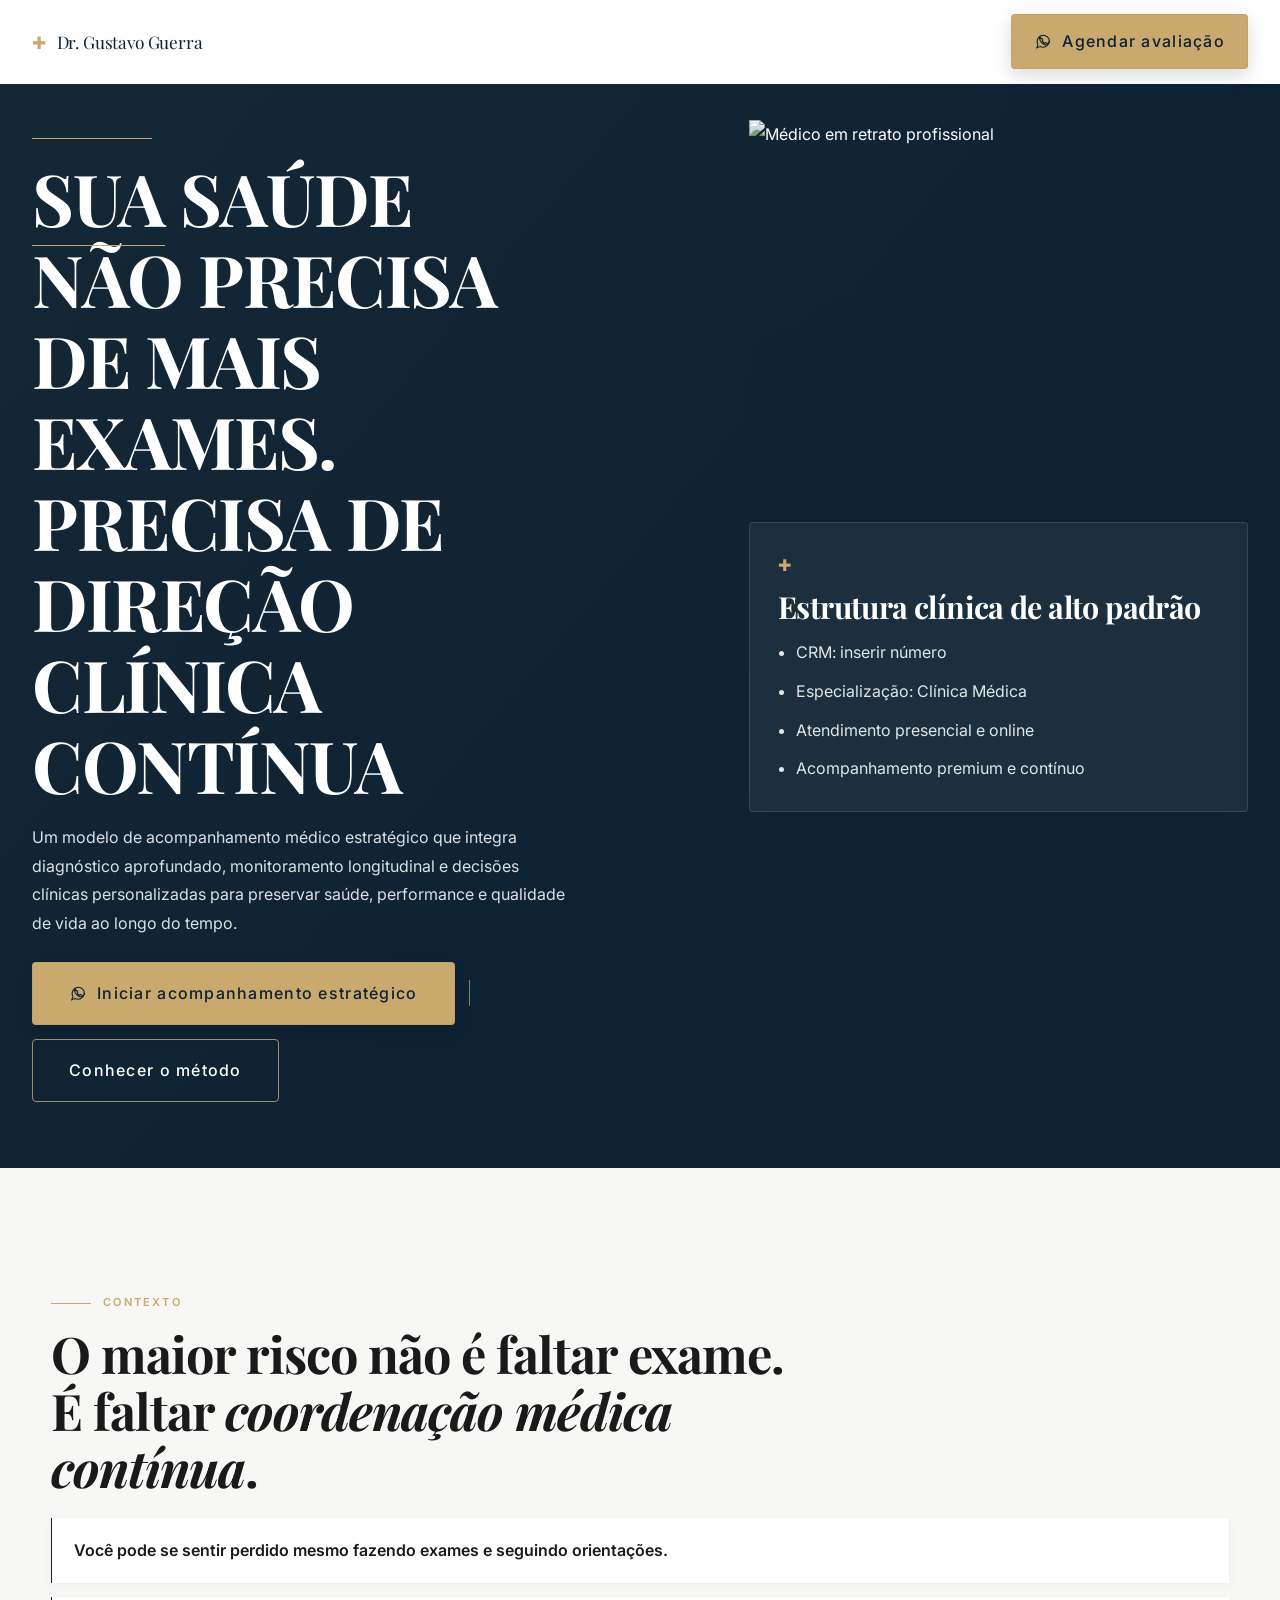
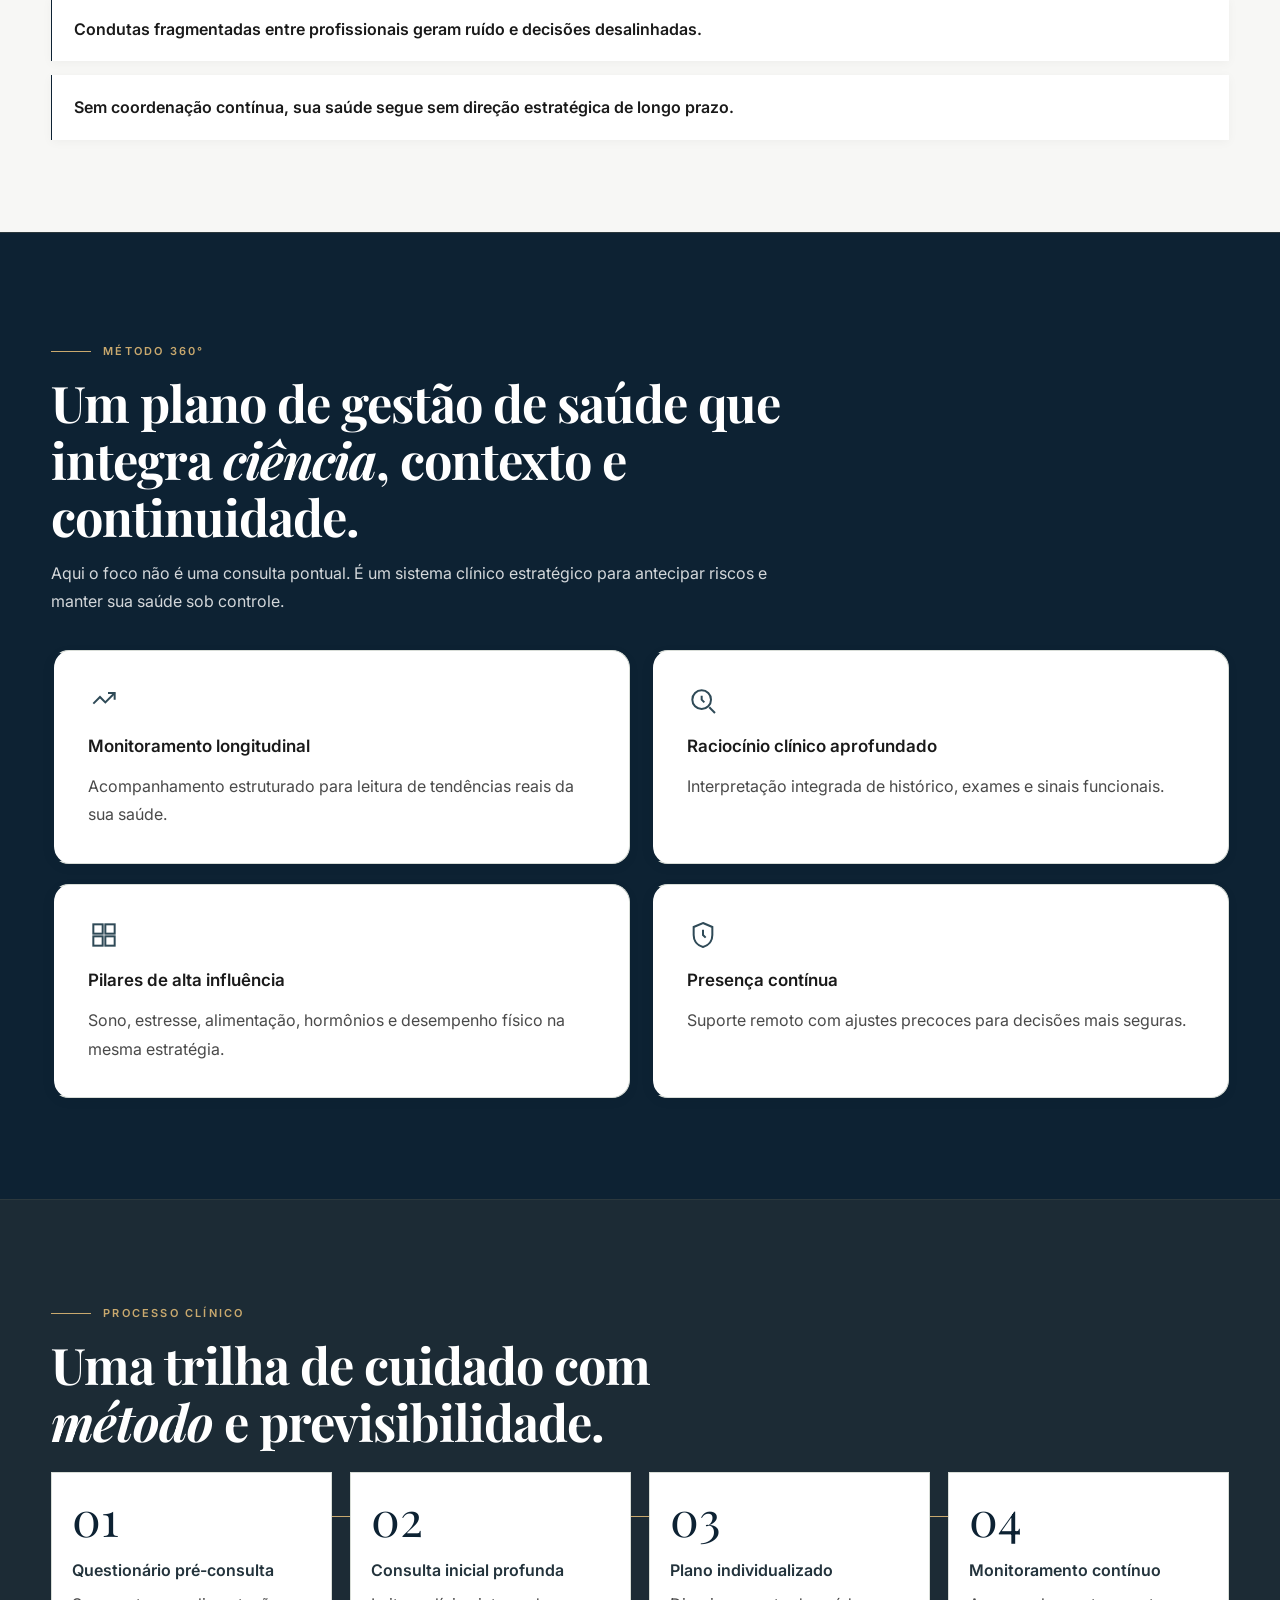
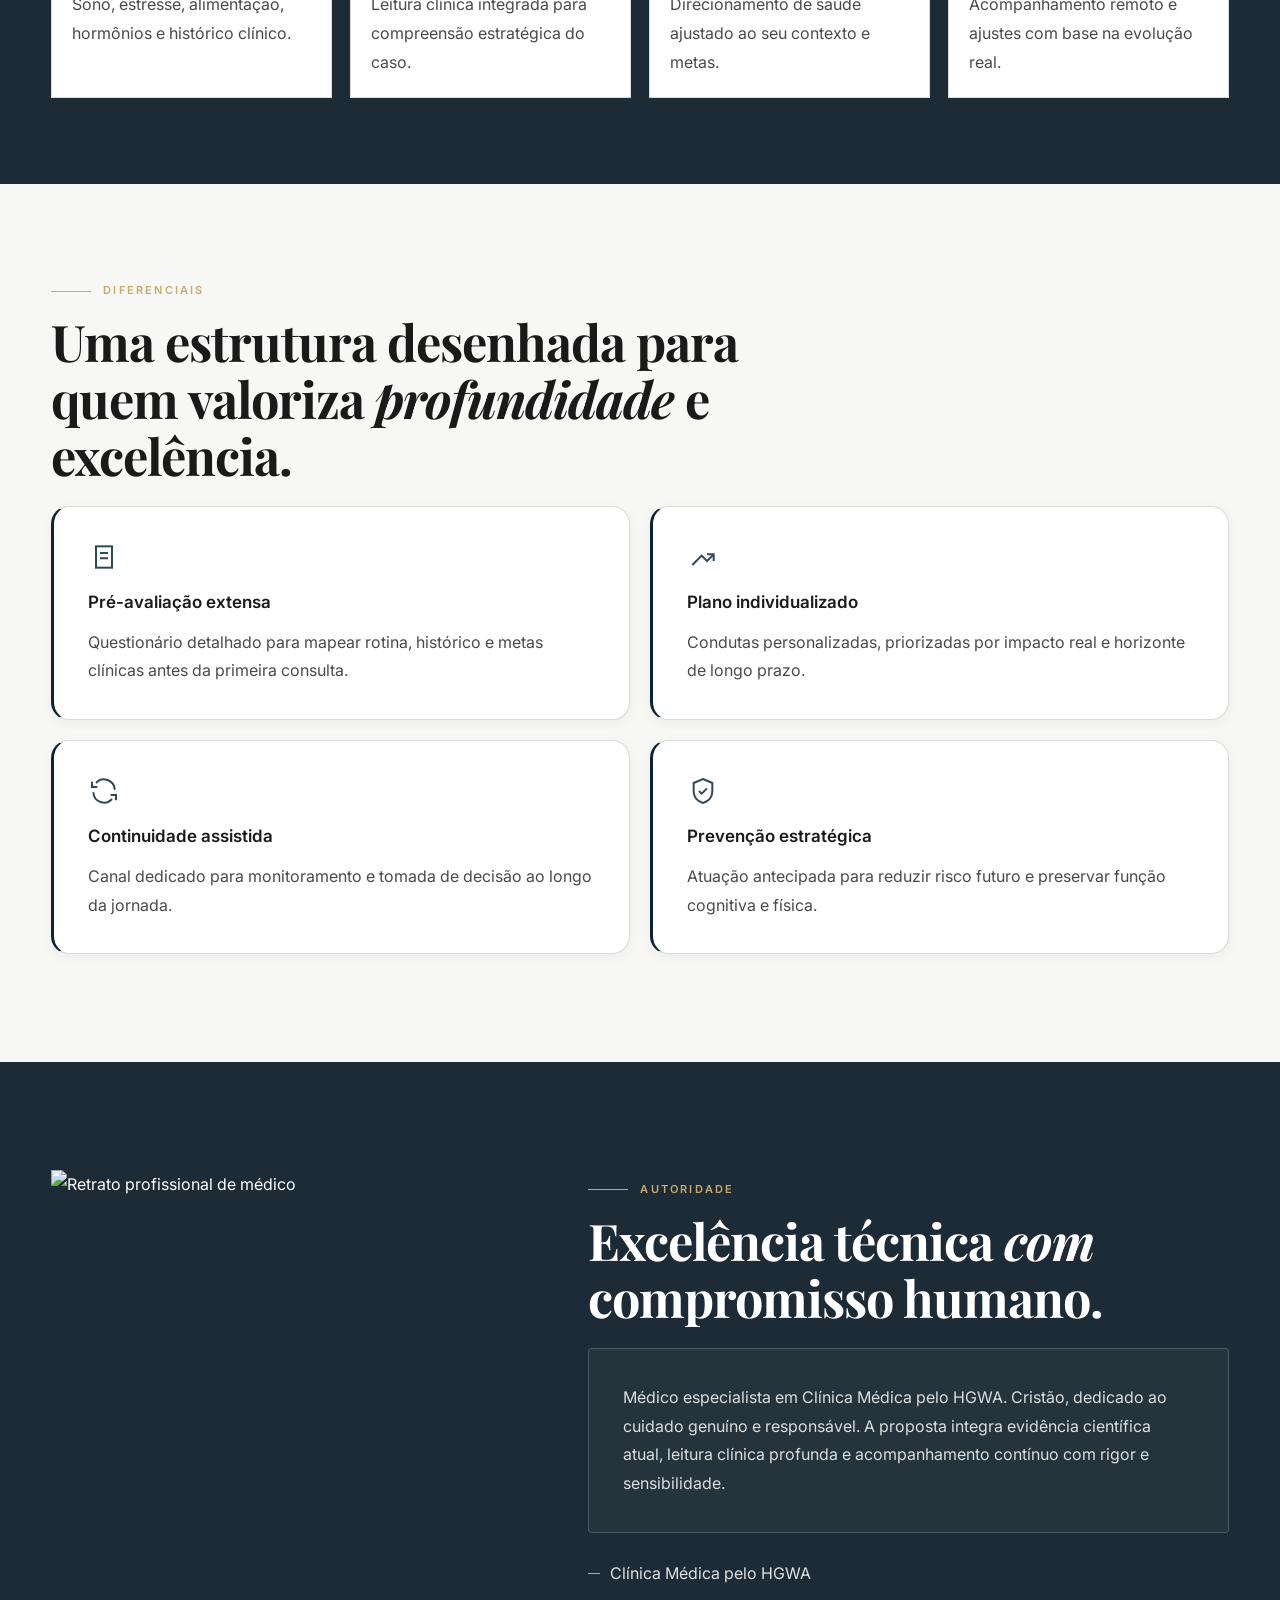
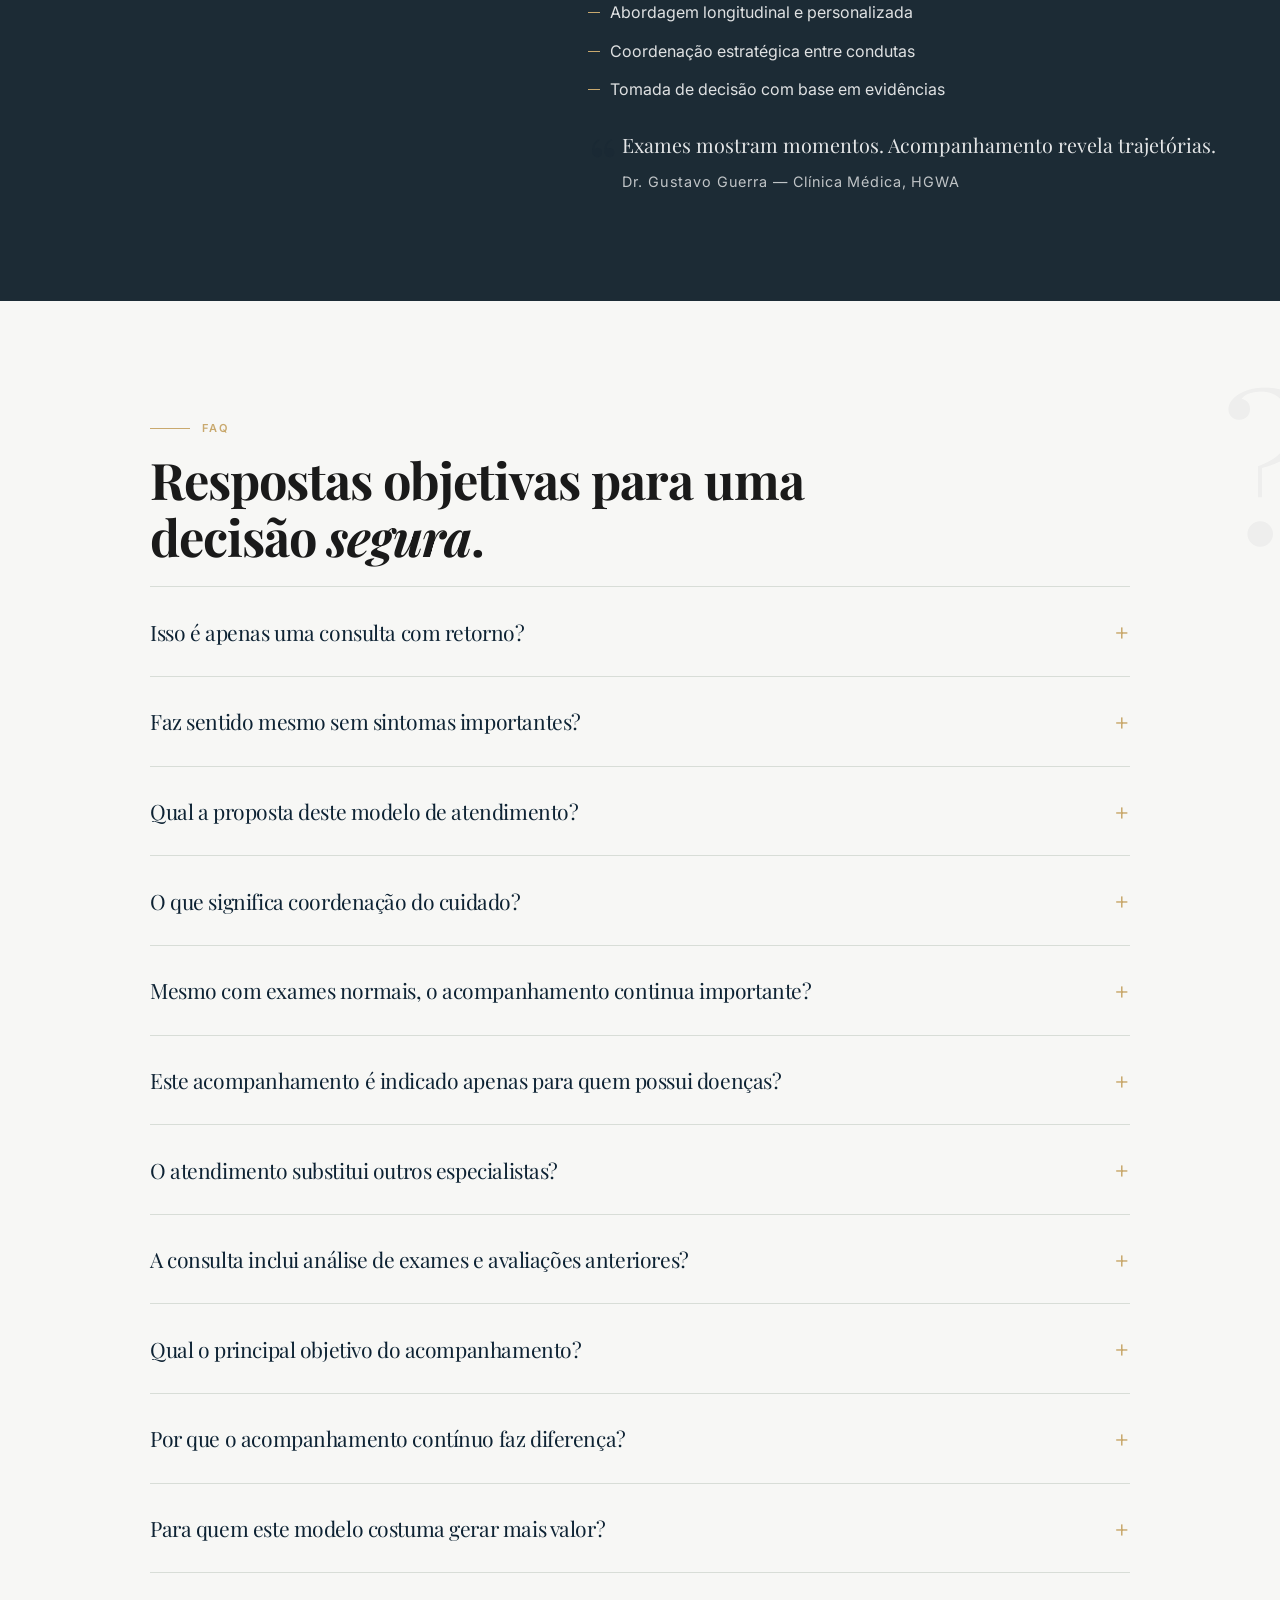
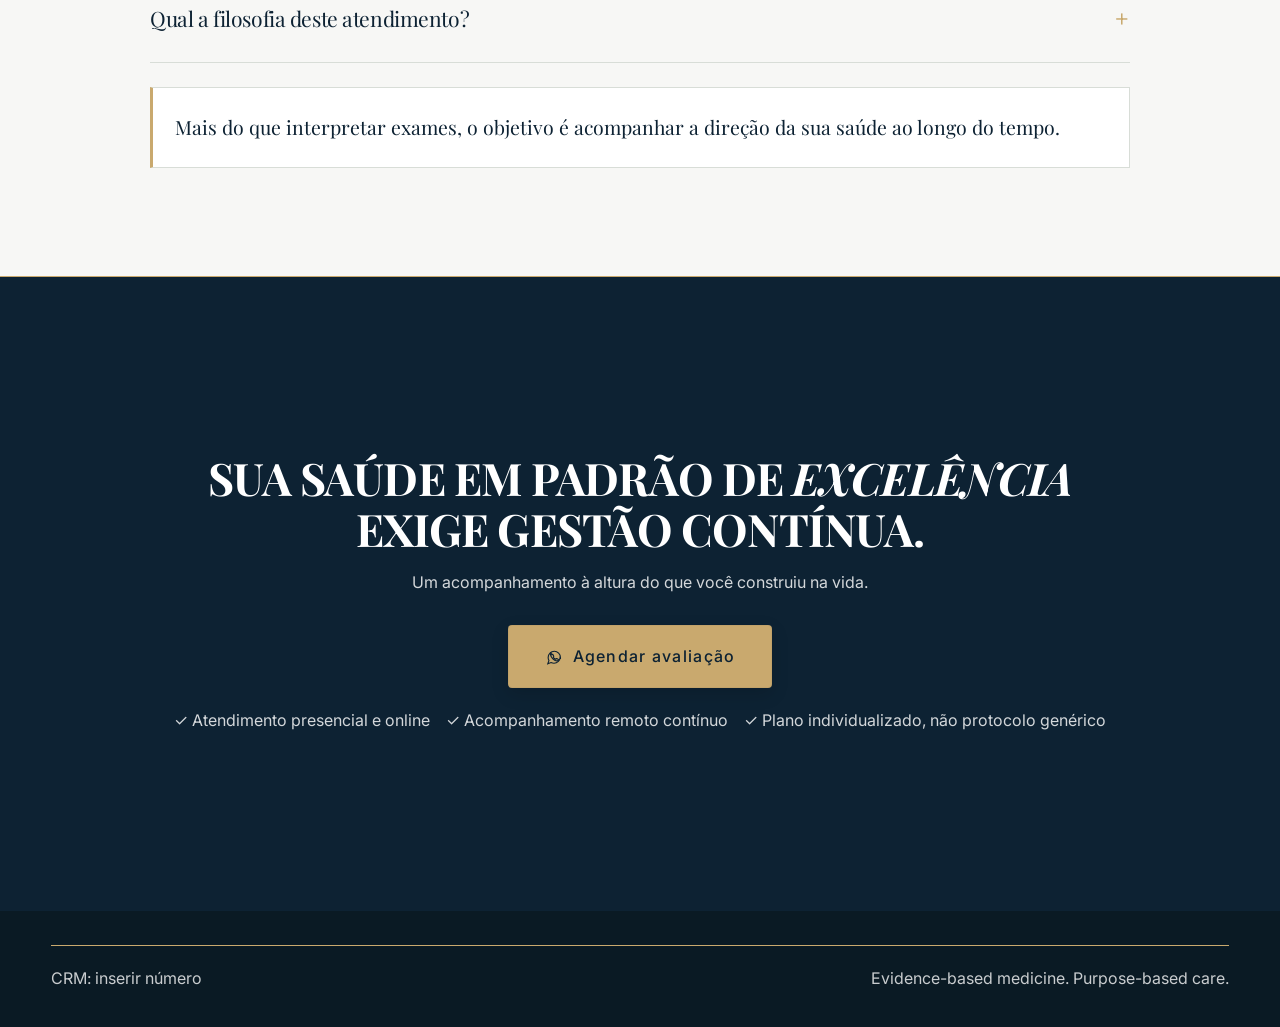
==== commit 46a75c8c: "Checkpoint" ====
--- a/index-b.html
+++ b/index-b.html
@@ -22,14 +22,16 @@
     <div class="container hero__container">
       <div class="hero__grid">
         <div>
-          <p class="eyebrow">Gestão médica estratégica</p>
+          <!-- <p class="eyebrow">Gestão médica estratégica</p>-->
           <div class="hero__hairline"></div>
-          <h1><span>SUA</span> SAÚDE EXIGE DIREÇÃO CONTÍNUA.</h1>
-          <p class="hero__subtitle">Acompanhamento médico estratégico com monitoramento contínuo para decisões clínicas mais precisas e seguras.</p>
+          <h1><span>SUA</span> SAÚDE NÃO PRECISA DE MAIS EXAMES.</h1>
+          <h1> PRECISA DE DIREÇÃO CLÍNICA CONTÍNUA</h1>
+          <p class="hero__subtitle">Um modelo de acompanhamento médico estratégico que integra diagnóstico aprofundado,
+             monitoramento longitudinal e decisões clínicas personalizadas para preservar saúde, performance e qualidade de vida ao longo do tempo.</p>
           <div class="hero__actions">
-            <a class="btn btn--primary btn--wa" href="https://wa.me/5500000000000" target="_blank" rel="noopener noreferrer"><span class="btn__icon" aria-hidden="true"><svg viewBox="0 0 24 24" fill="none"><path d="M20.2 12.1c0 4.5-3.7 8.2-8.2 8.2-1.4 0-2.8-.4-4-.9L3.7 21l1.5-4.2c-.7-1.3-1-2.7-1-4.2 0-4.5 3.7-8.2 8.2-8.2s8.2 3.7 8.2 8.2Z"></path><path d="M9.2 8.9c.2-.4.4-.4.6-.4h.5c.2 0 .4 0 .5.4l.8 2c.1.2.1.4 0 .6l-.4.5c-.1.1-.2.2-.1.4.3.6.8 1.1 1.4 1.6.5.4 1 .7 1.6.9.2.1.3 0 .4-.1l.5-.6c.2-.2.4-.2.6-.1l1.9.9c.3.1.4.3.4.5v.5c0 .2 0 .4-.4.6-.5.3-1 .5-1.6.5-1 0-2-.4-3-.9-1-.5-1.9-1.3-2.7-2.1-.8-.8-1.5-1.7-2-2.7-.5-1-.8-2-.8-3 0-.6.2-1.2.4-1.7Z"></path></svg></span><span>Agendar avaliação</span></a>
+            <a class="btn btn--primary btn--wa" href="https://wa.me/5500000000000" target="_blank" rel="noopener noreferrer"><span class="btn__icon" aria-hidden="true"><svg viewBox="0 0 24 24" fill="none"><path d="M20.2 12.1c0 4.5-3.7 8.2-8.2 8.2-1.4 0-2.8-.4-4-.9L3.7 21l1.5-4.2c-.7-1.3-1-2.7-1-4.2 0-4.5 3.7-8.2 8.2-8.2s8.2 3.7 8.2 8.2Z"></path><path d="M9.2 8.9c.2-.4.4-.4.6-.4h.5c.2 0 .4 0 .5.4l.8 2c.1.2.1.4 0 .6l-.4.5c-.1.1-.2.2-.1.4.3.6.8 1.1 1.4 1.6.5.4 1 .7 1.6.9.2.1.3 0 .4-.1l.5-.6c.2-.2.4-.2.6-.1l1.9.9c.3.1.4.3.4.5v.5c0 .2 0 .4-.4.6-.5.3-1 .5-1.6.5-1 0-2-.4-3-.9-1-.5-1.9-1.3-2.7-2.1-.8-.8-1.5-1.7-2-2.7-.5-1-.8-2-.8-3 0-.6.2-1.2.4-1.7Z"></path></svg></span><span>Iniciar acompanhamento estratégico</span></a>
             <span class="hero__cta-divider" aria-hidden="true"></span>
-            <a class="btn btn--outline" href="#metodo">VER COMO FUNCIONA</a>
+            <a class="btn btn--outline" href="#metodo">Conhecer o método</a>
           </div>
         </div>
 
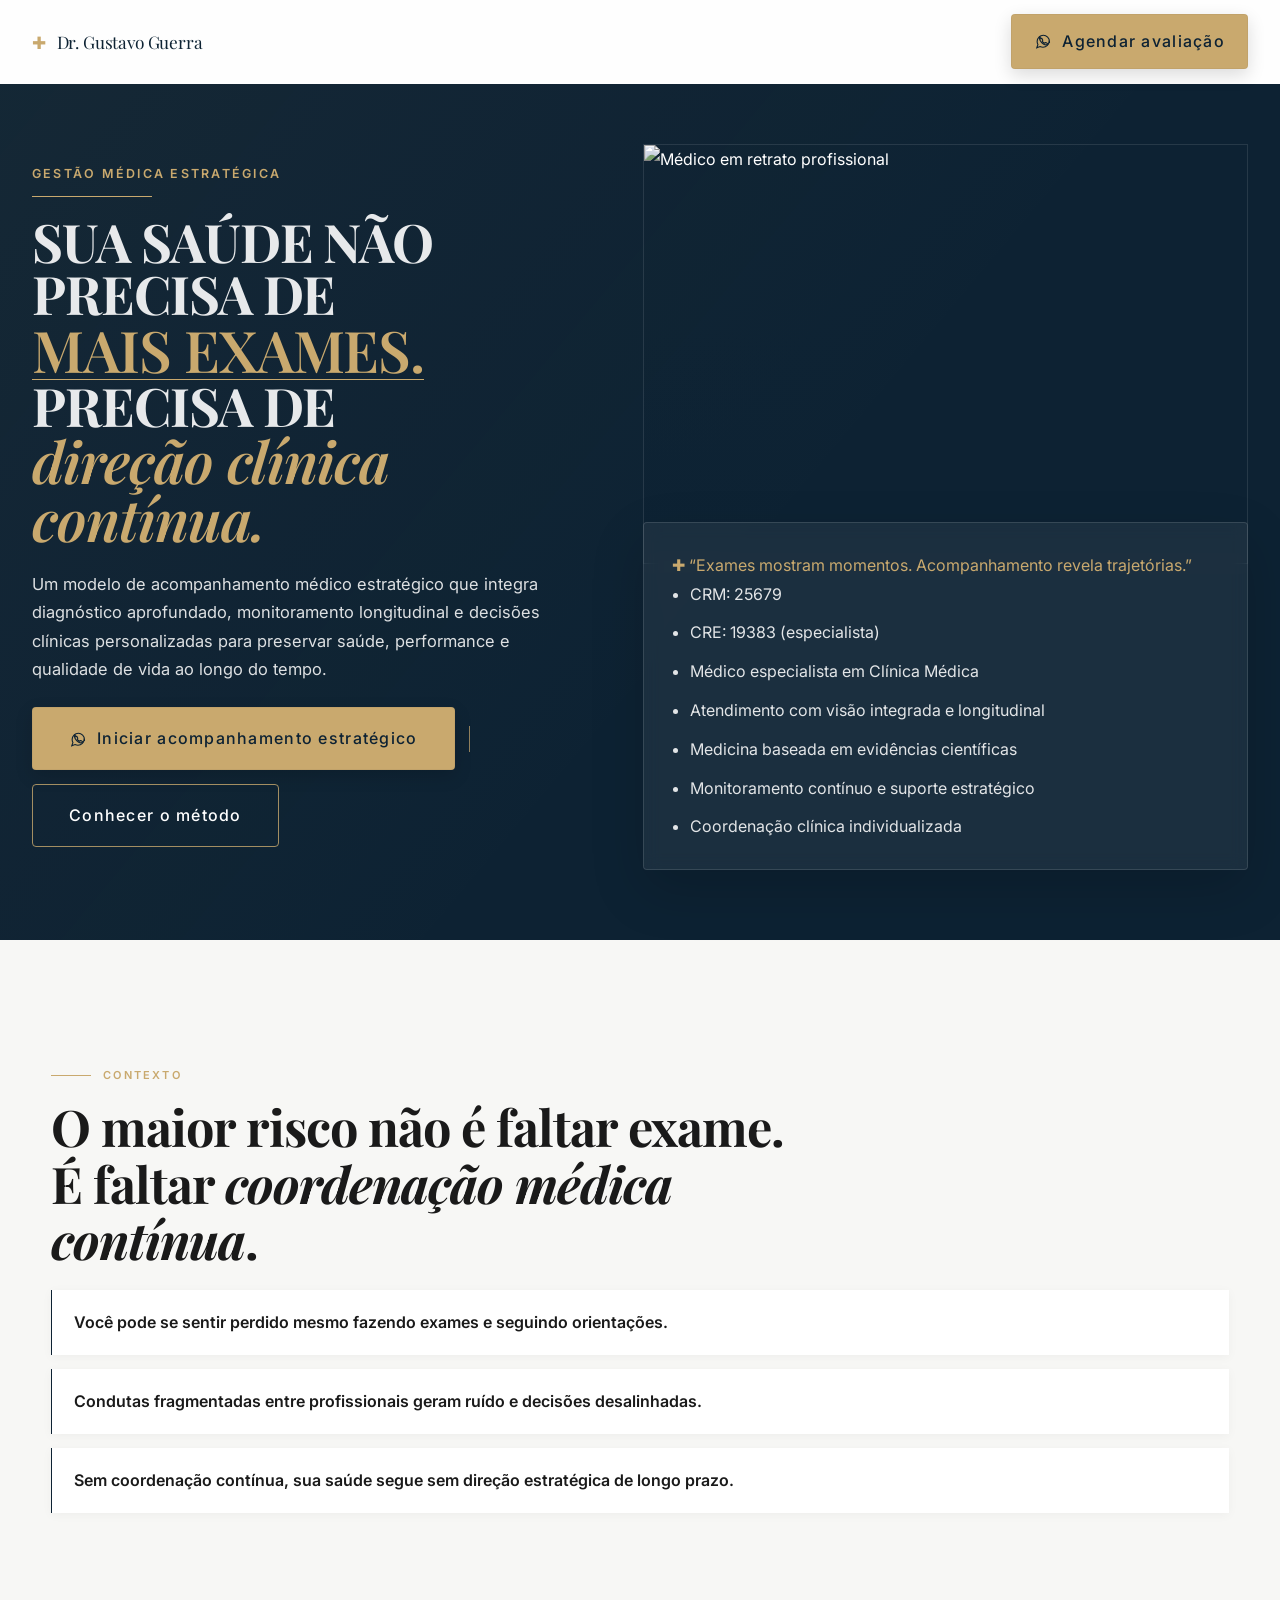
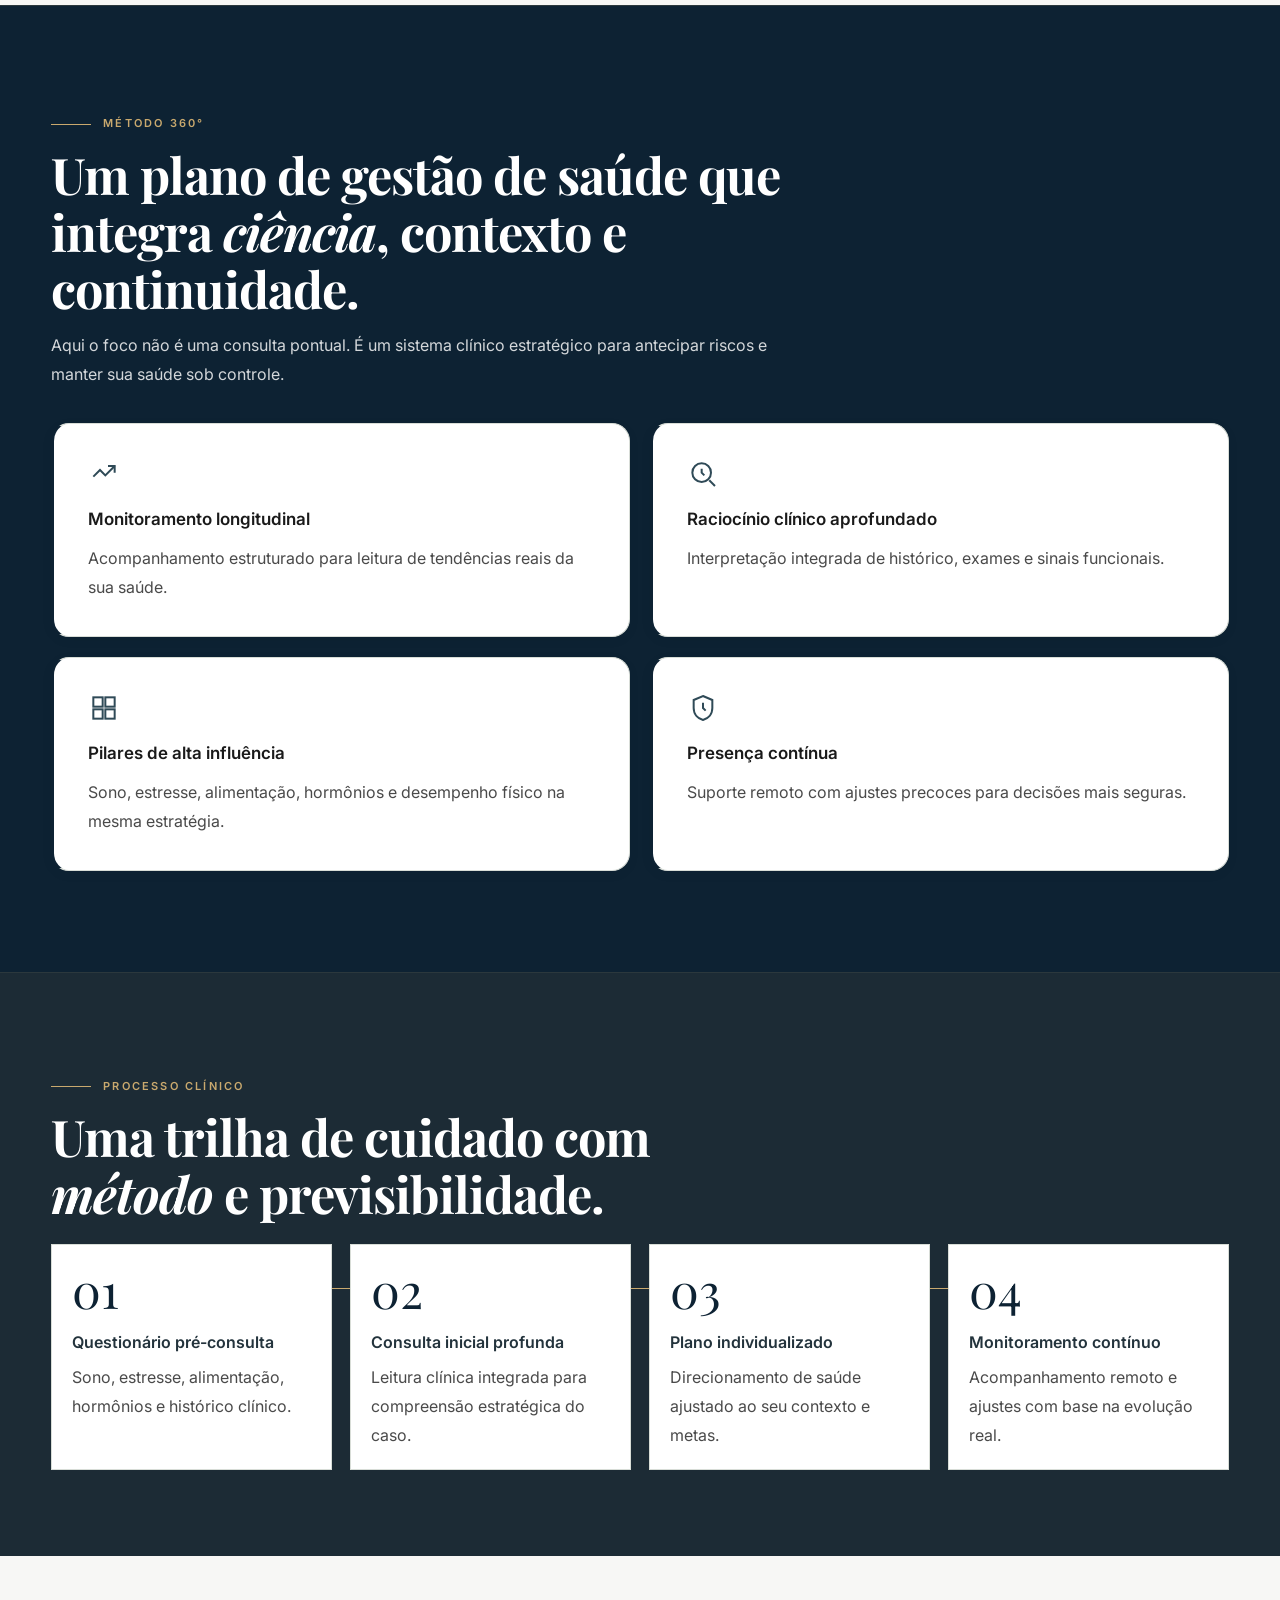
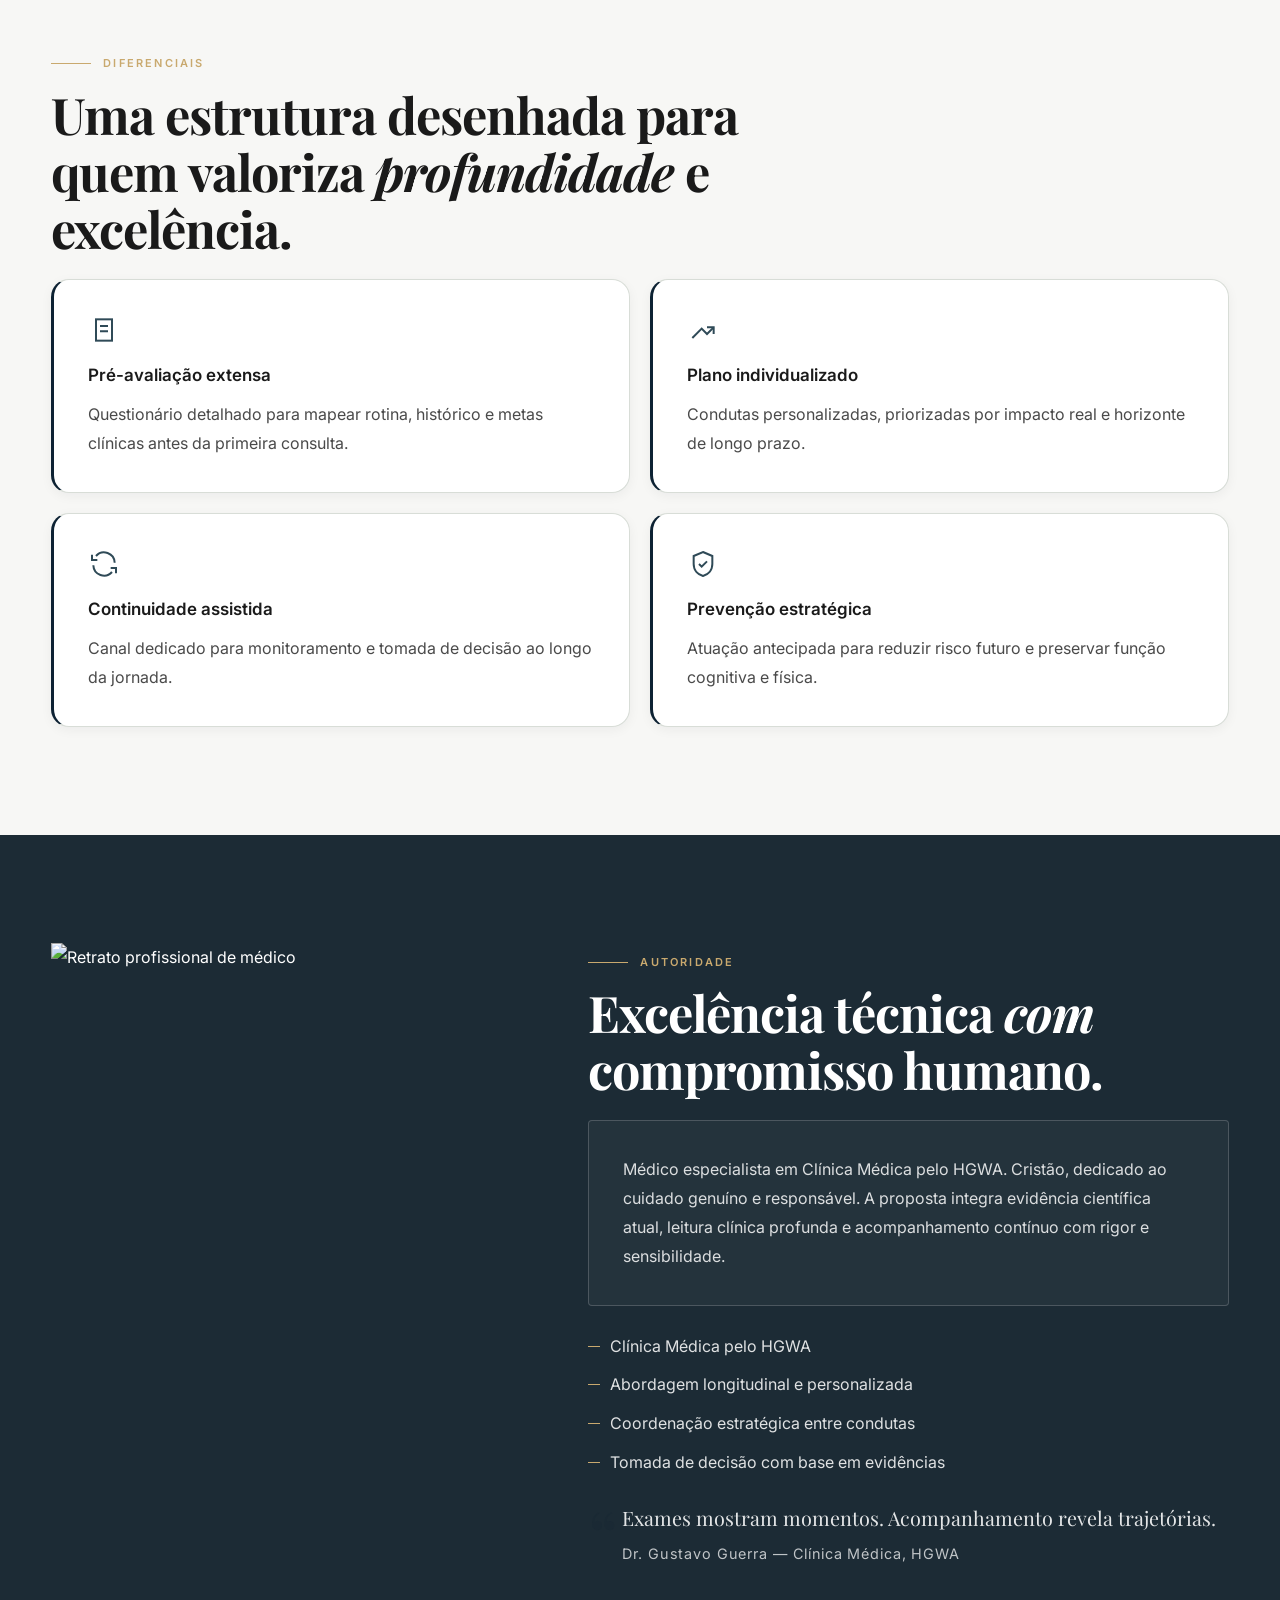
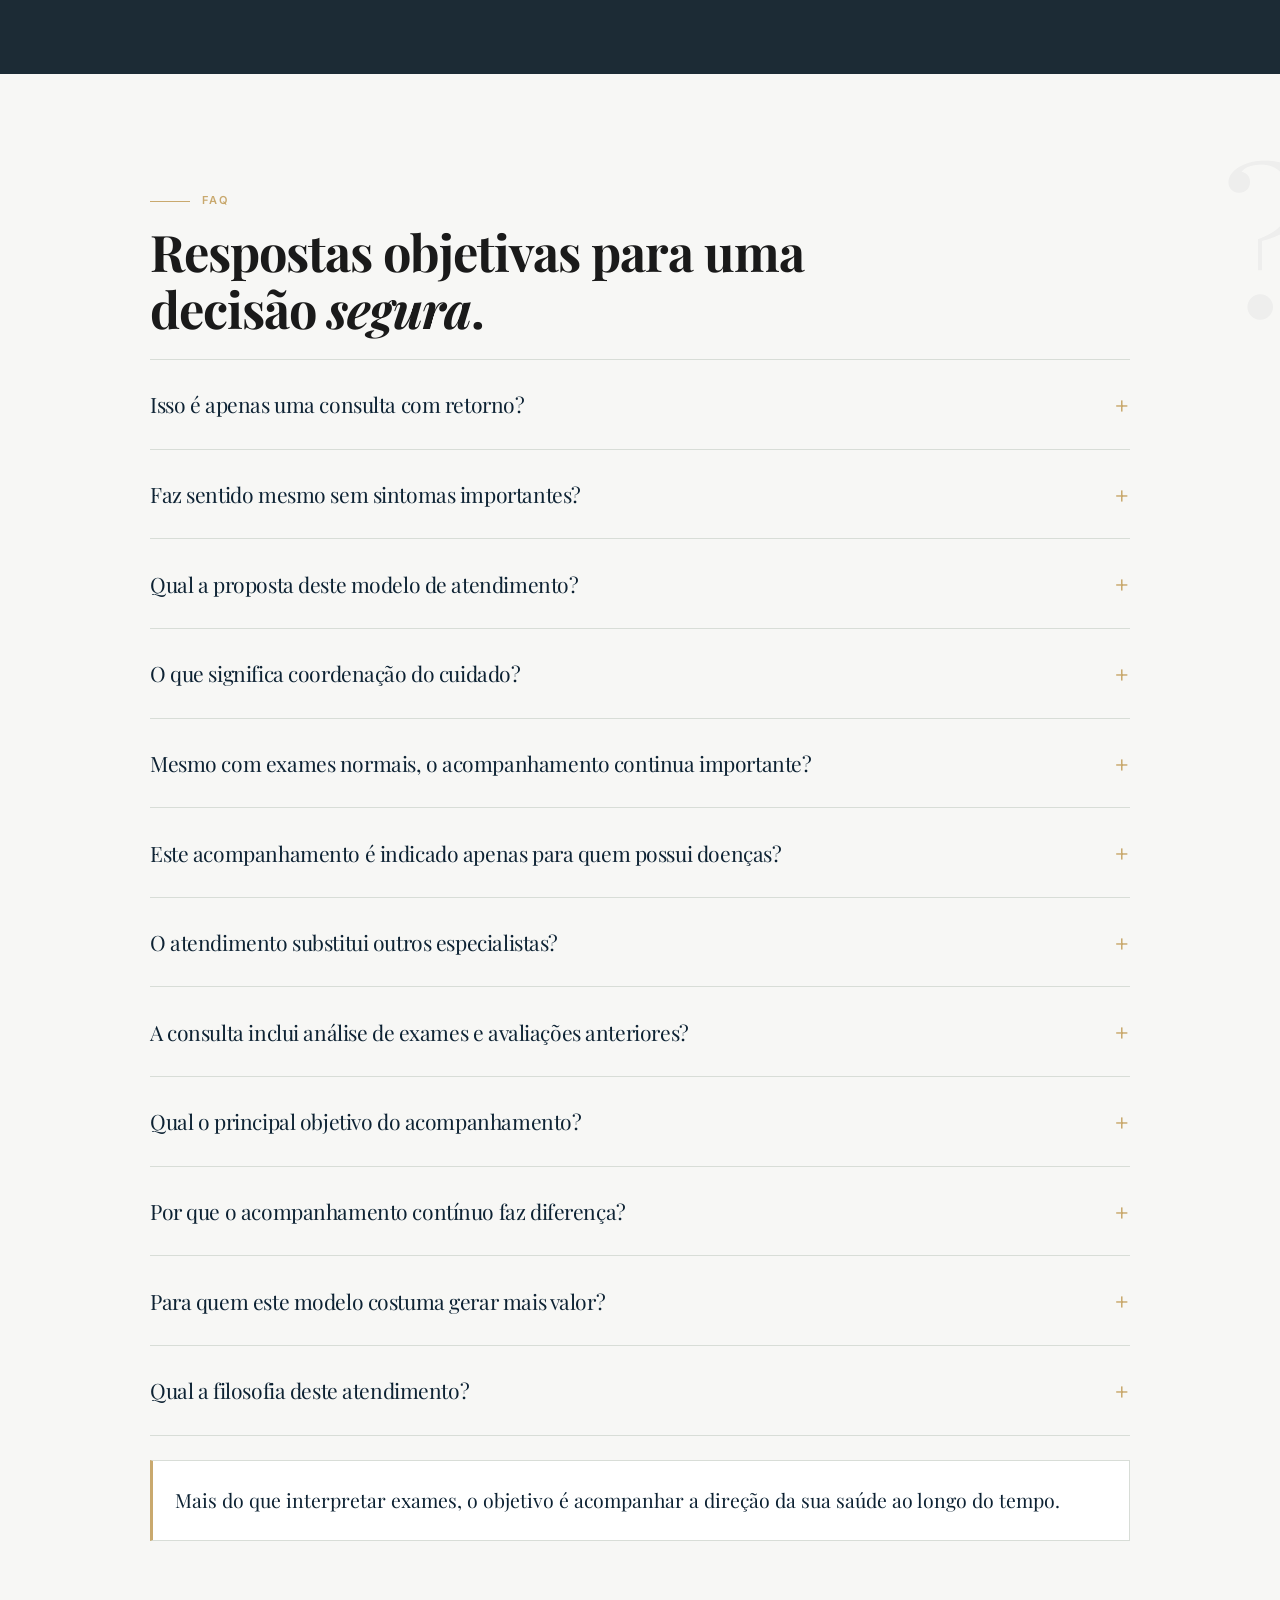
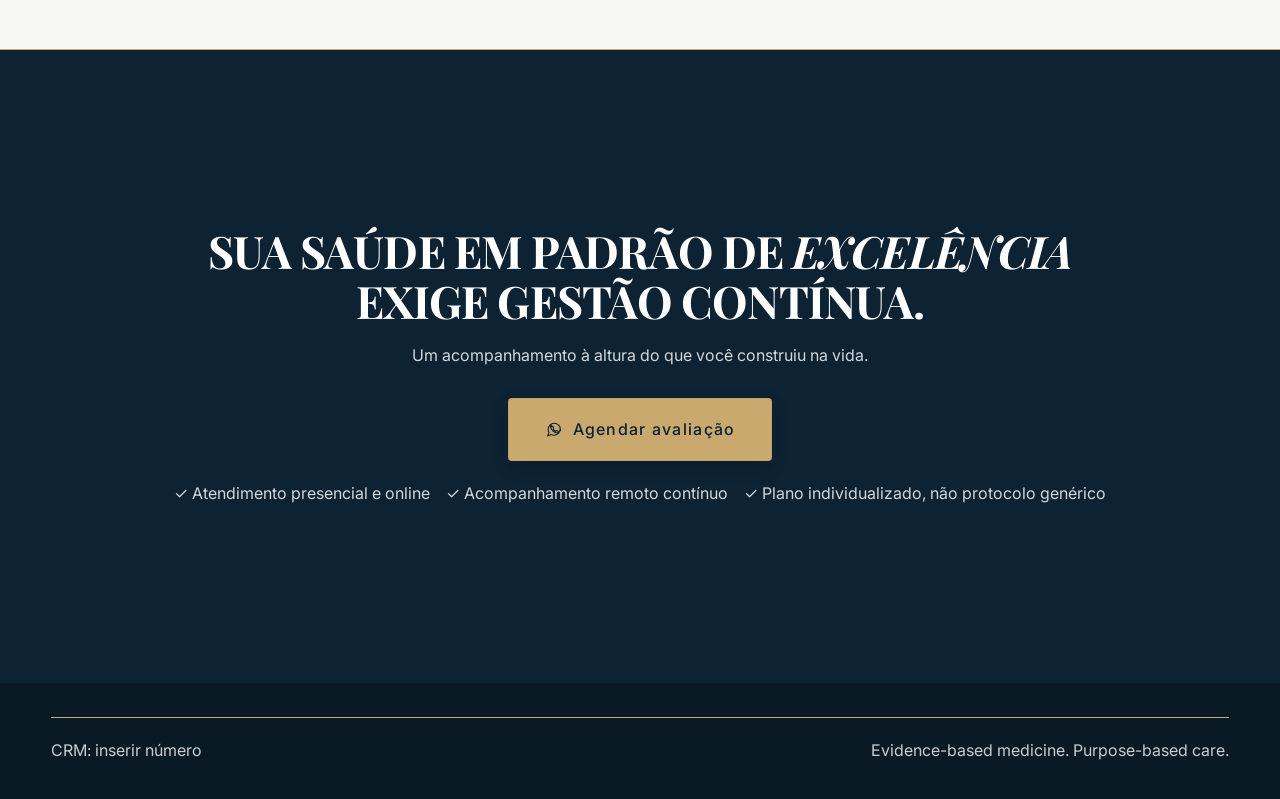
==== commit bd163413: "Ajustes hero" ====
--- a/index-b.html
+++ b/index-b.html
@@ -21,11 +21,15 @@
   <header class="hero" id="inicio">
     <div class="container hero__container">
       <div class="hero__grid">
-        <div>
-          <!-- <p class="eyebrow">Gestão médica estratégica</p>-->
+        <div class="hero__content">
+          <p class="hero__kicker">Gestão médica estratégica</p>
           <div class="hero__hairline"></div>
-          <h1><span>SUA</span> SAÚDE NÃO PRECISA DE MAIS EXAMES.</h1>
-          <h1> PRECISA DE DIREÇÃO CLÍNICA CONTÍNUA</h1>
+          <h1>
+            <span class="hero__title-row">Sua saúde não precisa de</span>
+            <span class="hero__title-row"><span class="hero__title-accent">mais exames.</span></span>
+            <span class="hero__title-row">Precisa de <span class="hero__title-highlight">direção clínica</span></span>
+            <span class="hero__title-row"><span class="hero__title-highlight">contínua.</span></span>
+          </h1>
           <p class="hero__subtitle">Um modelo de acompanhamento médico estratégico que integra diagnóstico aprofundado,
              monitoramento longitudinal e decisões clínicas personalizadas para preservar saúde, performance e qualidade de vida ao longo do tempo.</p>
           <div class="hero__actions">
@@ -40,13 +44,17 @@
             <img src="https://images.unsplash.com/photo-1559839734-2b71ea197ec2?auto=format&fit=crop&w=1000&q=80" alt="Médico em retrato profissional" loading="lazy"> <!-- REPLACE WITH: Dr. Gustavo Guerra official photo -->
           </figure>
           <aside class="hero__card">
-            <span class="hero__icon" aria-hidden="true">✚</span>
-            <h2>Estrutura clínica de alto padrão</h2>
+            <span class="hero__icon" aria-hidden="true">✚ “Exames mostram momentos. Acompanhamento revela trajetórias.” </span>
+            
             <ul>
-              <li>CRM: inserir número</li>
-              <li>Especialização: Clínica Médica</li>
-              <li>Atendimento presencial e online</li>
-              <li>Acompanhamento premium e contínuo</li>
+              <li>CRM: 25679 </li>
+              <li>CRE: 19383 (especialista)</li>
+              <li>Médico especialista em Clínica Médica</li>
+              <li>Atendimento com visão integrada e longitudinal</li>
+              <li>Medicina baseada em evidências científicas</li>
+              <li>Monitoramento contínuo e suporte estratégico</li>
+              <li>Coordenação clínica individualizada</li>
+    
             </ul>
           </aside>
         </div>
--- a/styles-b.css
+++ b/styles-b.css
@@ -88,21 +88,35 @@
 }
 
 .hero {
-  min-height: 92vh;
+  min-height: calc(100vh - 73px);
   display: grid;
   align-items: center;
   background:
     linear-gradient(130deg, rgba(201, 169, 110, 0.04) 0%, rgba(201, 169, 110, 0) 60%),
     var(--petroleum);
   color: #ffffff;
-  padding: 54px 0 66px;
+  padding: 60px 0 70px;
 }
 
 .hero__grid {
   display: grid;
-  grid-template-columns: 1.15fr 0.85fr;
-  gap: 42px;
-  align-items: start;
+  grid-template-columns: minmax(0, 0.95fr) minmax(460px, 1.05fr);
+  gap: 64px;
+  align-items: center;
+}
+
+.hero__content {
+  max-width: 660px;
+}
+
+.hero__kicker {
+  color: var(--gold);
+  font-size: 0.78rem;
+  font-weight: 600;
+  letter-spacing: 0.18em;
+  line-height: 1.2;
+  margin-bottom: 14px;
+  text-transform: uppercase;
 }
 
 .eyebrow {
@@ -141,24 +155,47 @@
 }
 
 h1 {
-  font-size: clamp(2.4rem, 5.6vw, 5rem);
+  font-size: clamp(3rem, 4.15vw, 4.45rem);
   text-transform: uppercase;
-  max-width: 11ch;
-}
-
-h1 span {
+  max-width: 12.5ch;
+}
+
+.hero h1 {
+  display: grid;
+  gap: 0.04em;
+  line-height: 0.98;
+}
+
+.hero__title-row {
+  display: block;
+  color: rgba(255, 255, 255, 0.9);
+}
+
+.hero__title-accent,
+.hero__title-highlight {
+  color: var(--gold);
+  font-size: 1.08em;
+  font-weight: 600;
+}
+
+.hero__title-accent {
   position: relative;
   display: inline-block;
 }
 
-h1 span::after {
+.hero__title-accent::after {
   content: "";
   position: absolute;
   left: 0;
-  bottom: -8px;
+  bottom: -0.05em;
   width: 100%;
   height: 1px;
   background: var(--gold);
+}
+
+.hero__title-highlight {
+  font-style: italic;
+  text-transform: none;
 }
 
 section h2 {
@@ -174,10 +211,12 @@
 }
 
 .hero__subtitle {
-  margin-top: 18px;
+  margin-top: 24px;
   margin-bottom: 24px;
   color: rgba(255, 255, 255, 0.86);
-  max-width: 54ch;
+  max-width: 58ch;
+  font-size: 1.03rem;
+  line-height: 1.72;
 }
 
 .hero__actions {
@@ -195,14 +234,15 @@
 
 .hero__visual {
   display: grid;
-  gap: 12px;
-  margin-top: -18px;
+  gap: 0;
+  margin-top: 0;
 }
 
 .hero__photo {
   position: relative;
-  height: 390px;
+  height: 420px;
   overflow: hidden;
+  border: 1px solid rgba(255, 255, 255, 0.1);
 }
 
 .hero__photo img {
@@ -222,9 +262,14 @@
 .hero__card {
   background: rgba(255, 255, 255, 0.06);
   border: 1px solid rgba(255, 255, 255, 0.12);
+  width: 100%;
+  margin: -42px 0 0;
   padding: 28px;
   border-radius: var(--radius);
   backdrop-filter: blur(8px);
+  position: relative;
+  z-index: 2;
+  box-shadow: 0 20px 54px rgba(0, 0, 0, 0.16);
 }
 
 .hero__icon {
@@ -721,6 +766,14 @@
     margin-top: 0;
   }
 
+  .hero__content {
+    max-width: none;
+  }
+
+  h1 {
+    max-width: none;
+  }
+
   .process::before {
     left: 16px;
     top: 0;
@@ -743,8 +796,27 @@
     padding: 52px 0 64px;
   }
 
+  .hero__grid {
+    gap: 42px;
+  }
+
+  h1 {
+    font-size: clamp(2.45rem, 12vw, 3.05rem);
+  }
+
+  .hero__subtitle {
+    font-size: 1rem;
+    line-height: 1.68;
+  }
+
   .hero__photo {
     height: 300px;
+  }
+
+  .hero__card {
+    width: 100%;
+    margin-top: 0;
+    padding: 24px;
   }
 
   .hero__actions {
@@ -759,6 +831,9 @@
   .btn--primary,
   .btn--outline {
     width: 100%;
+    min-height: 54px;
+    padding-inline: 20px;
+    text-align: center;
   }
 
   .section,
@@ -802,4 +877,4 @@
     font-size: 54px;
     margin-bottom: -14px;
   }
-}+}
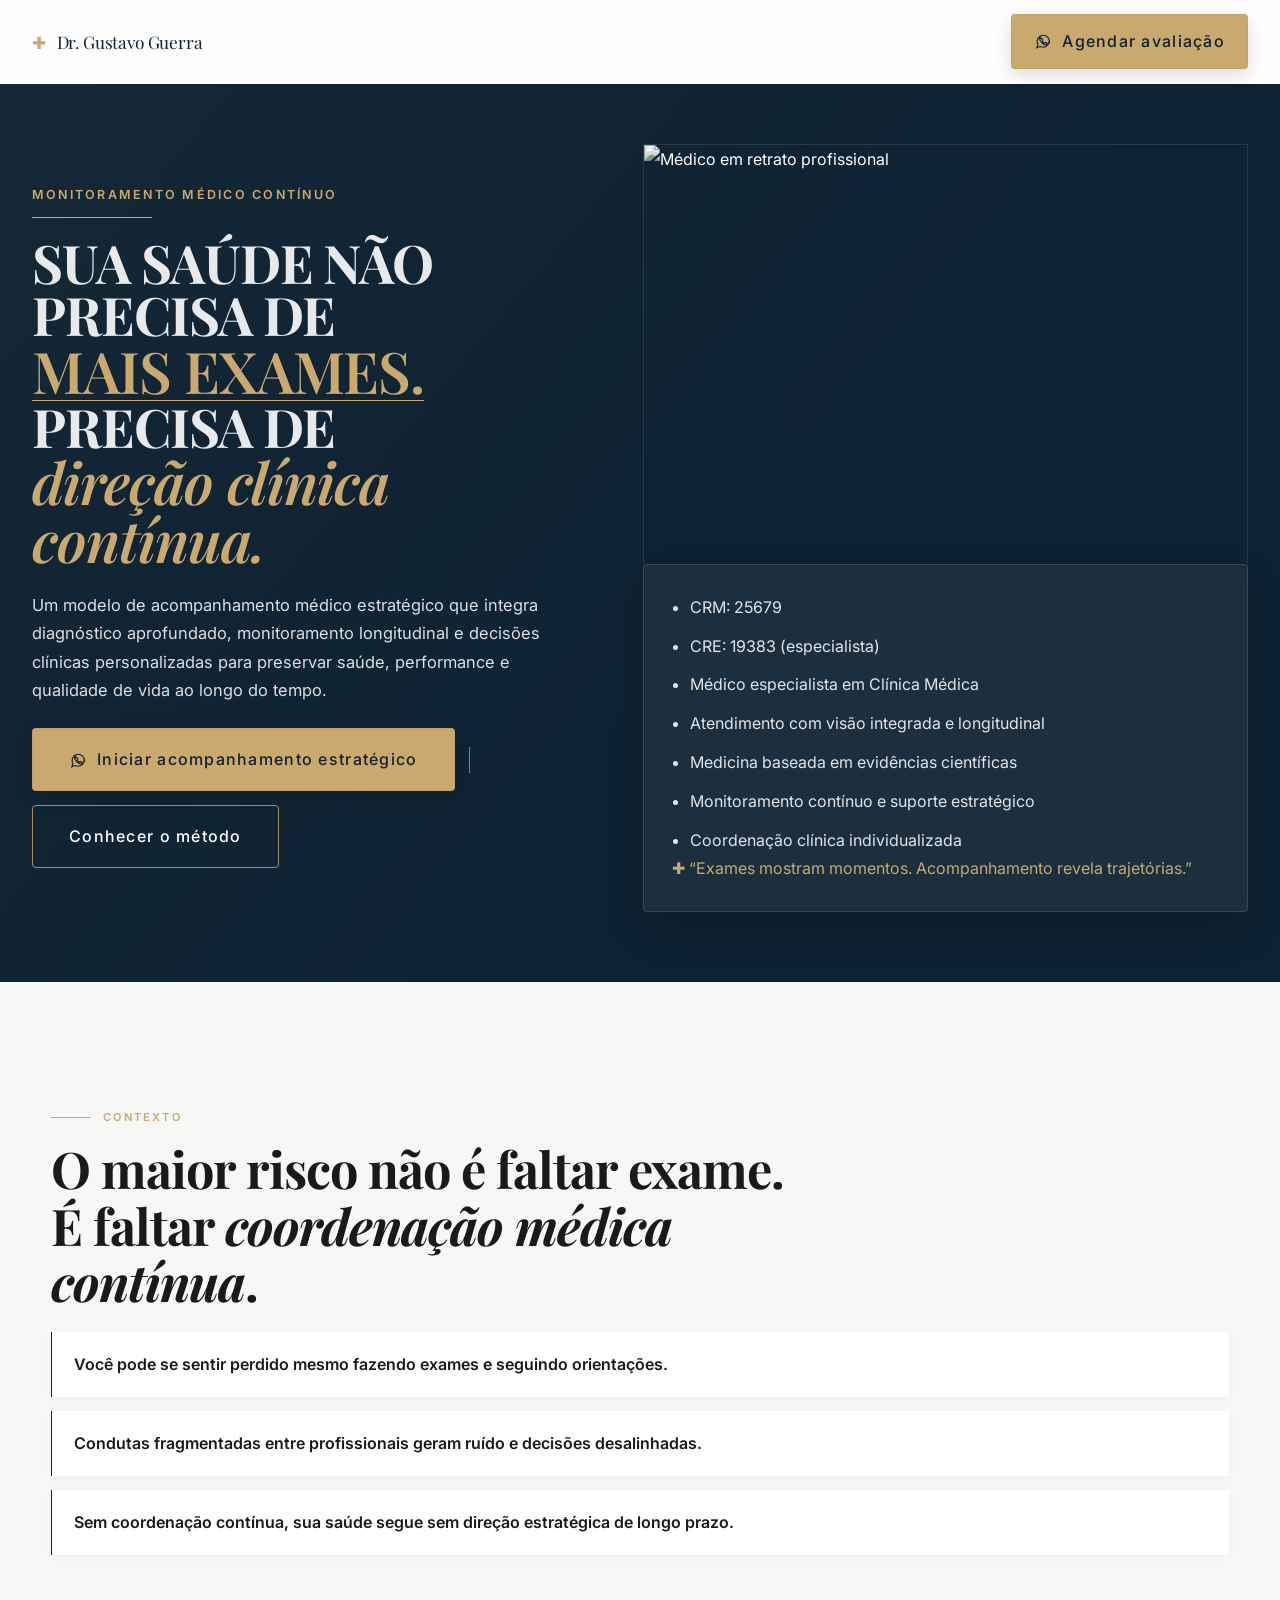
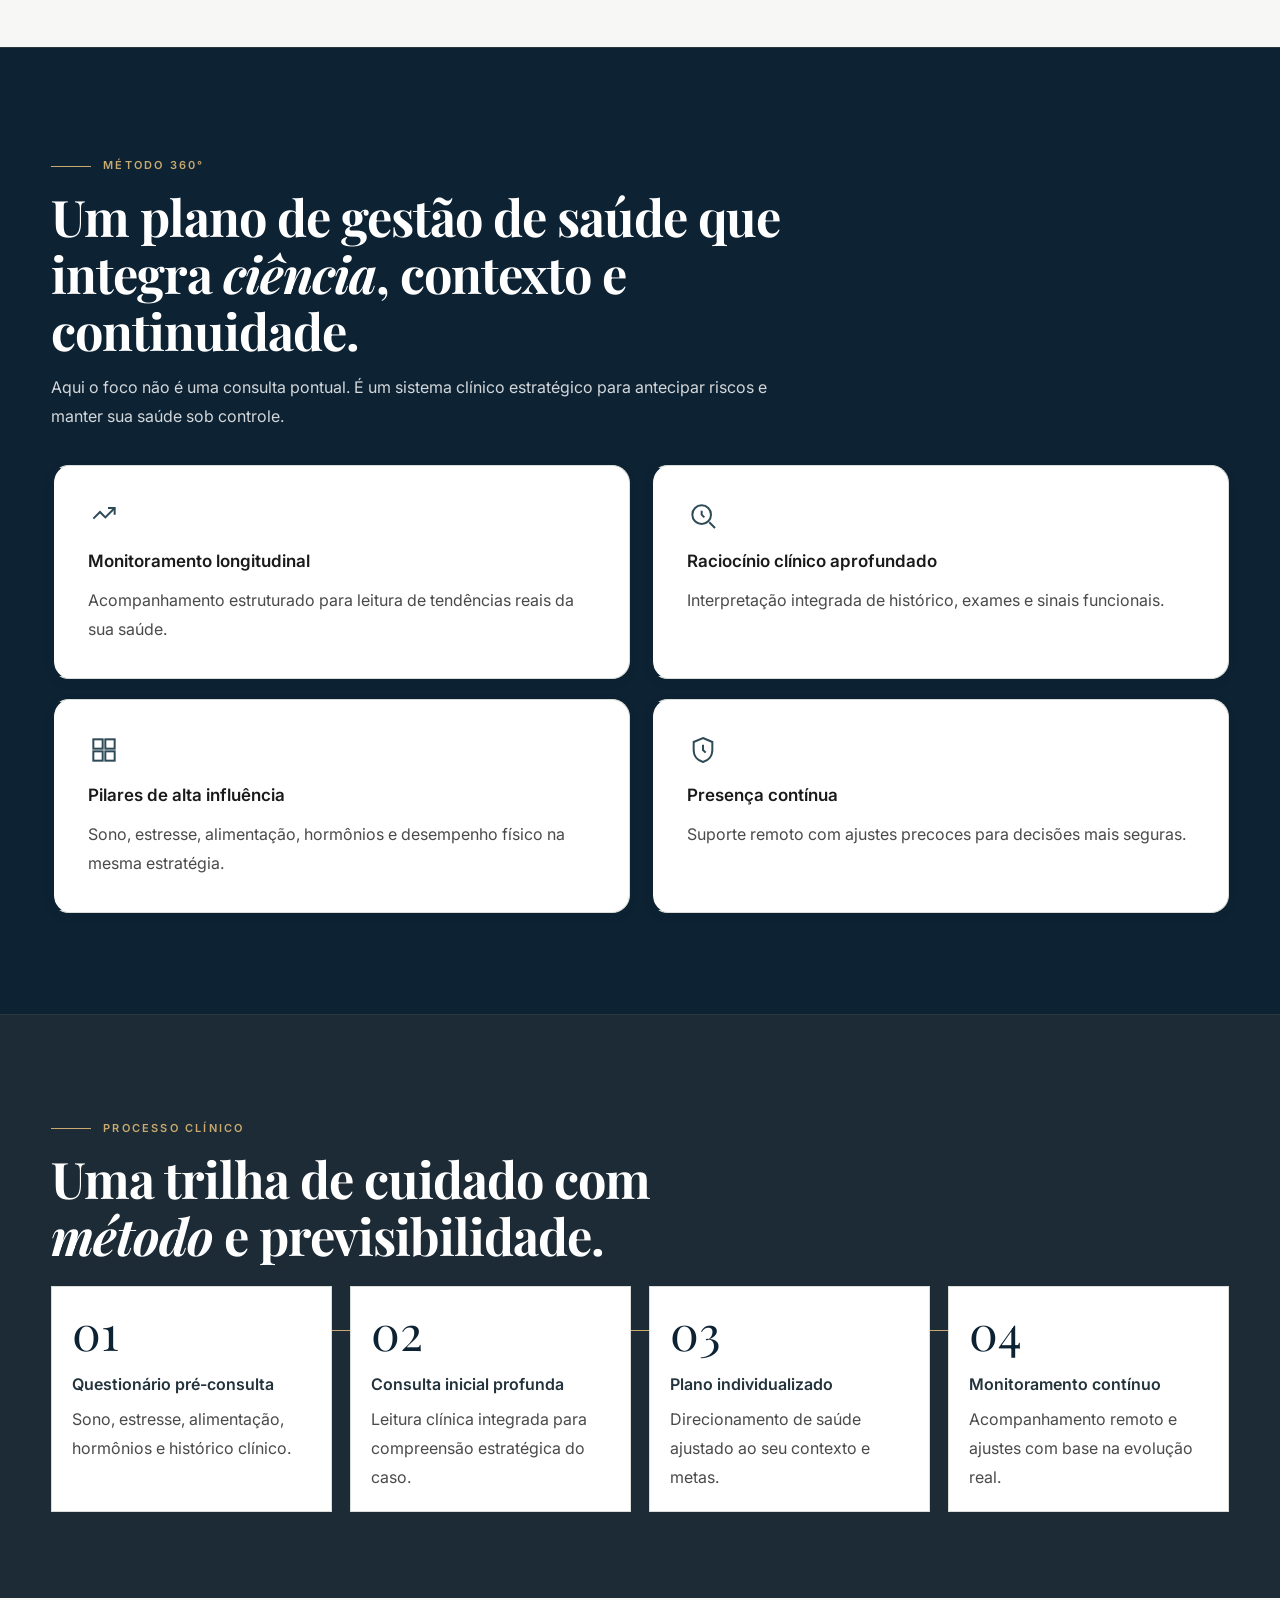
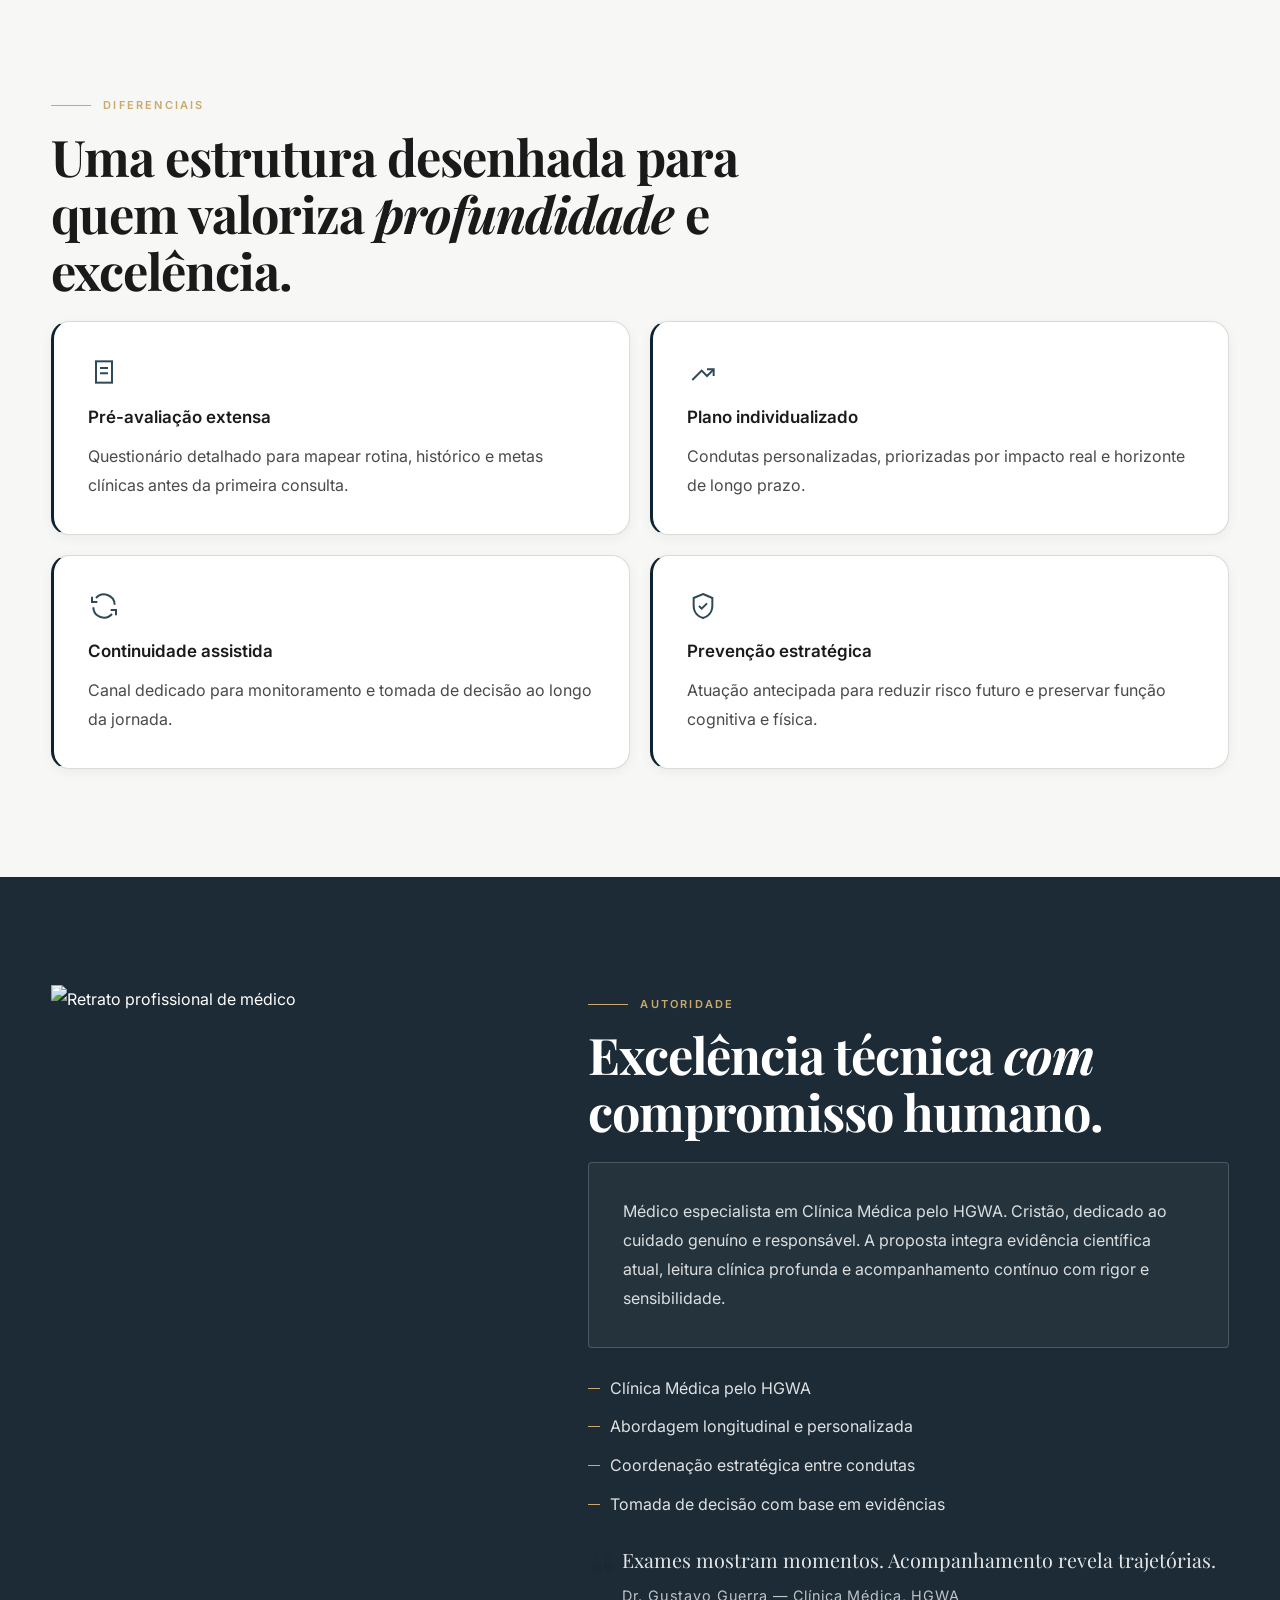
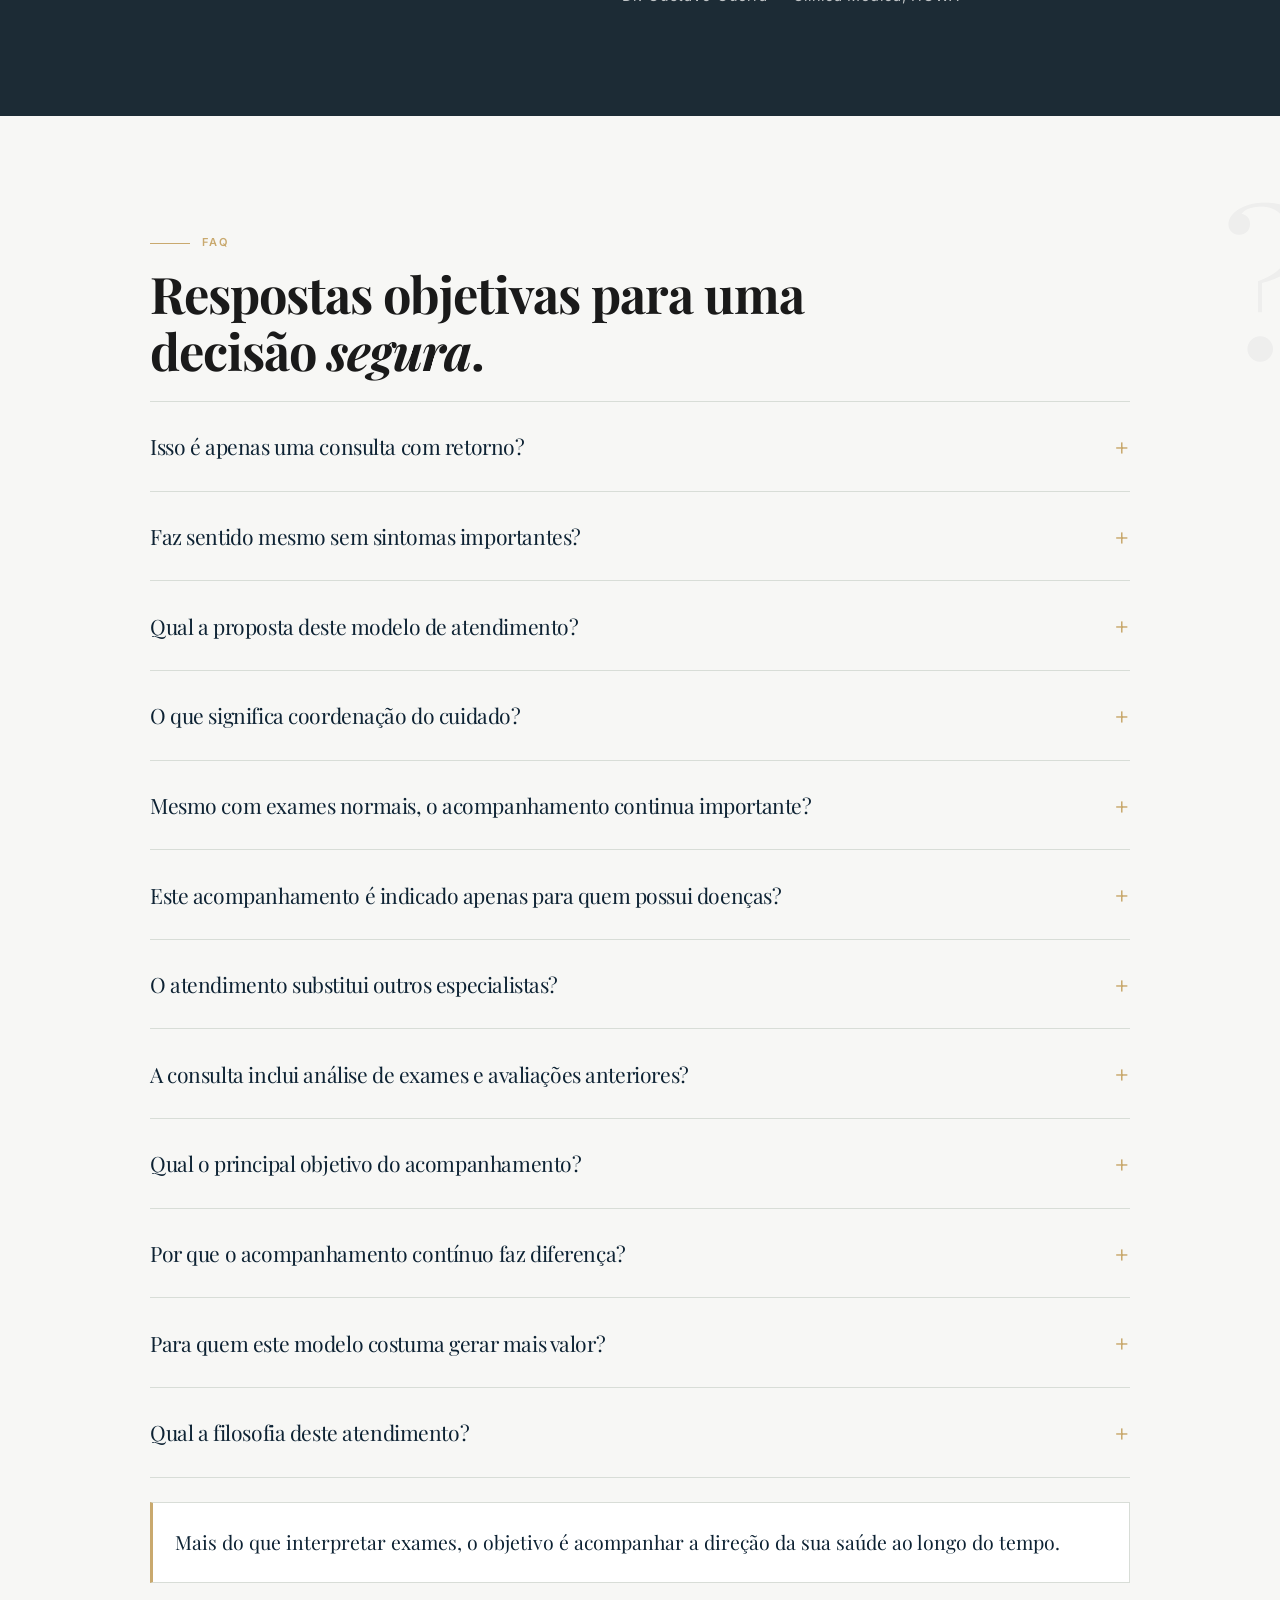
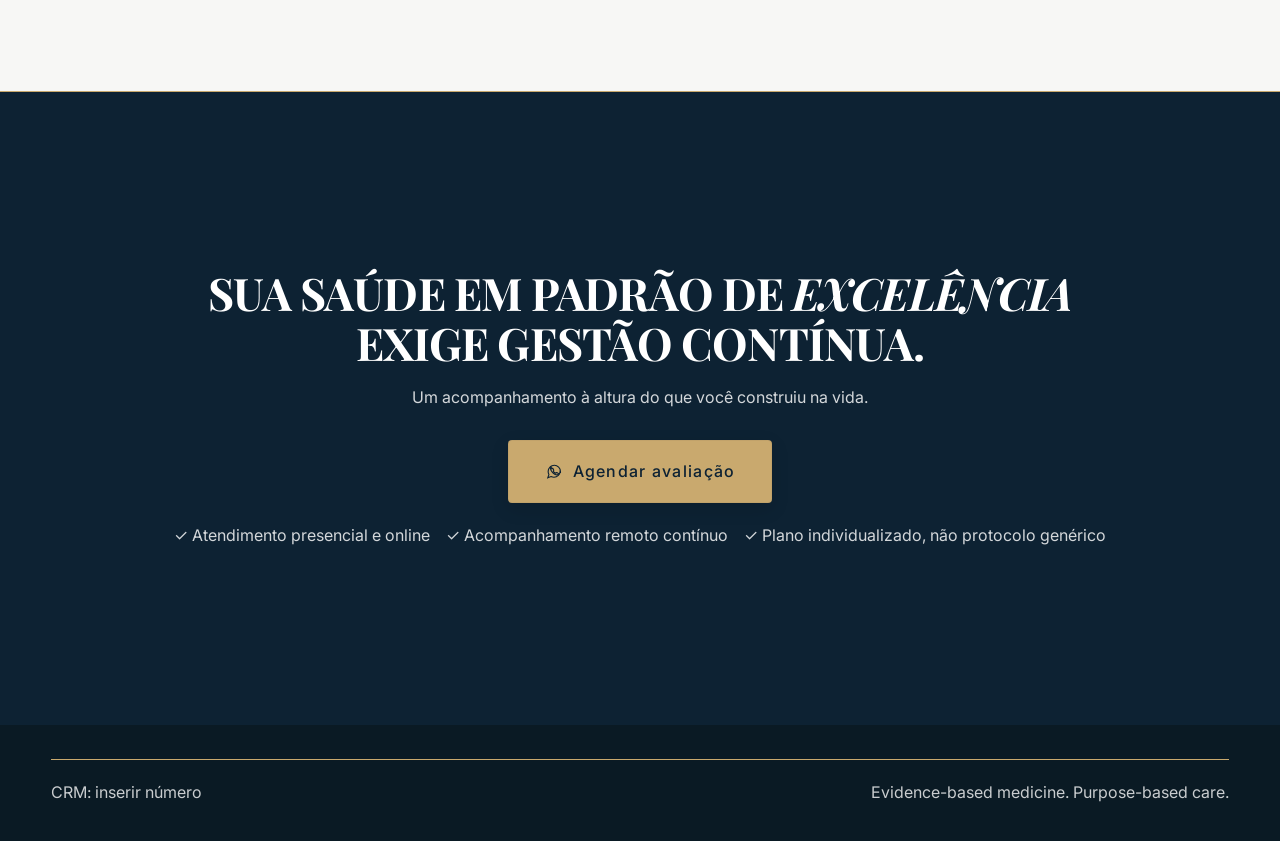
==== commit f03878f7: "Ajustes 26-05" ====
--- a/index-b.html
+++ b/index-b.html
@@ -22,7 +22,7 @@
     <div class="container hero__container">
       <div class="hero__grid">
         <div class="hero__content">
-          <p class="hero__kicker">Gestão médica estratégica</p>
+          <p class="hero__kicker">Monitoramento médico contínuo</p>
           <div class="hero__hairline"></div>
           <h1>
             <span class="hero__title-row">Sua saúde não precisa de</span>
@@ -44,8 +44,7 @@
             <img src="https://images.unsplash.com/photo-1559839734-2b71ea197ec2?auto=format&fit=crop&w=1000&q=80" alt="Médico em retrato profissional" loading="lazy"> <!-- REPLACE WITH: Dr. Gustavo Guerra official photo -->
           </figure>
           <aside class="hero__card">
-            <span class="hero__icon" aria-hidden="true">✚ “Exames mostram momentos. Acompanhamento revela trajetórias.” </span>
-            
+            <!-- <h2>Clínica Médica • Medicina Baseada em Evidências • Acompanhamento Longitudinal</h2>-->
             <ul>
               <li>CRM: 25679 </li>
               <li>CRE: 19383 (especialista)</li>
@@ -54,8 +53,10 @@
               <li>Medicina baseada em evidências científicas</li>
               <li>Monitoramento contínuo e suporte estratégico</li>
               <li>Coordenação clínica individualizada</li>
-    
+              
             </ul>
+            <span class="hero__icon" aria-hidden="true">✚ “Exames mostram momentos. Acompanhamento revela trajetórias.” </span>
+           
           </aside>
         </div>
       </div>
--- a/styles-b.css
+++ b/styles-b.css
@@ -243,6 +243,7 @@
   height: 420px;
   overflow: hidden;
   border: 1px solid rgba(255, 255, 255, 0.1);
+  border-bottom: 0;
 }
 
 .hero__photo img {
@@ -256,20 +257,20 @@
   content: "";
   position: absolute;
   inset: 0;
-  background: linear-gradient(to bottom, rgba(13, 34, 51, 0) 44%, rgba(13, 34, 51, 0.88) 100%);
+  background: linear-gradient(to bottom, rgba(13, 34, 51, 0) 58%, rgba(13, 34, 51, 0.72) 100%);
 }
 
 .hero__card {
   background: rgba(255, 255, 255, 0.06);
   border: 1px solid rgba(255, 255, 255, 0.12);
   width: 100%;
-  margin: -42px 0 0;
+  margin: 0;
   padding: 28px;
   border-radius: var(--radius);
   backdrop-filter: blur(8px);
   position: relative;
   z-index: 2;
-  box-shadow: 0 20px 54px rgba(0, 0, 0, 0.16);
+  box-shadow: 0 18px 44px rgba(0, 0, 0, 0.14);
 }
 
 .hero__icon {
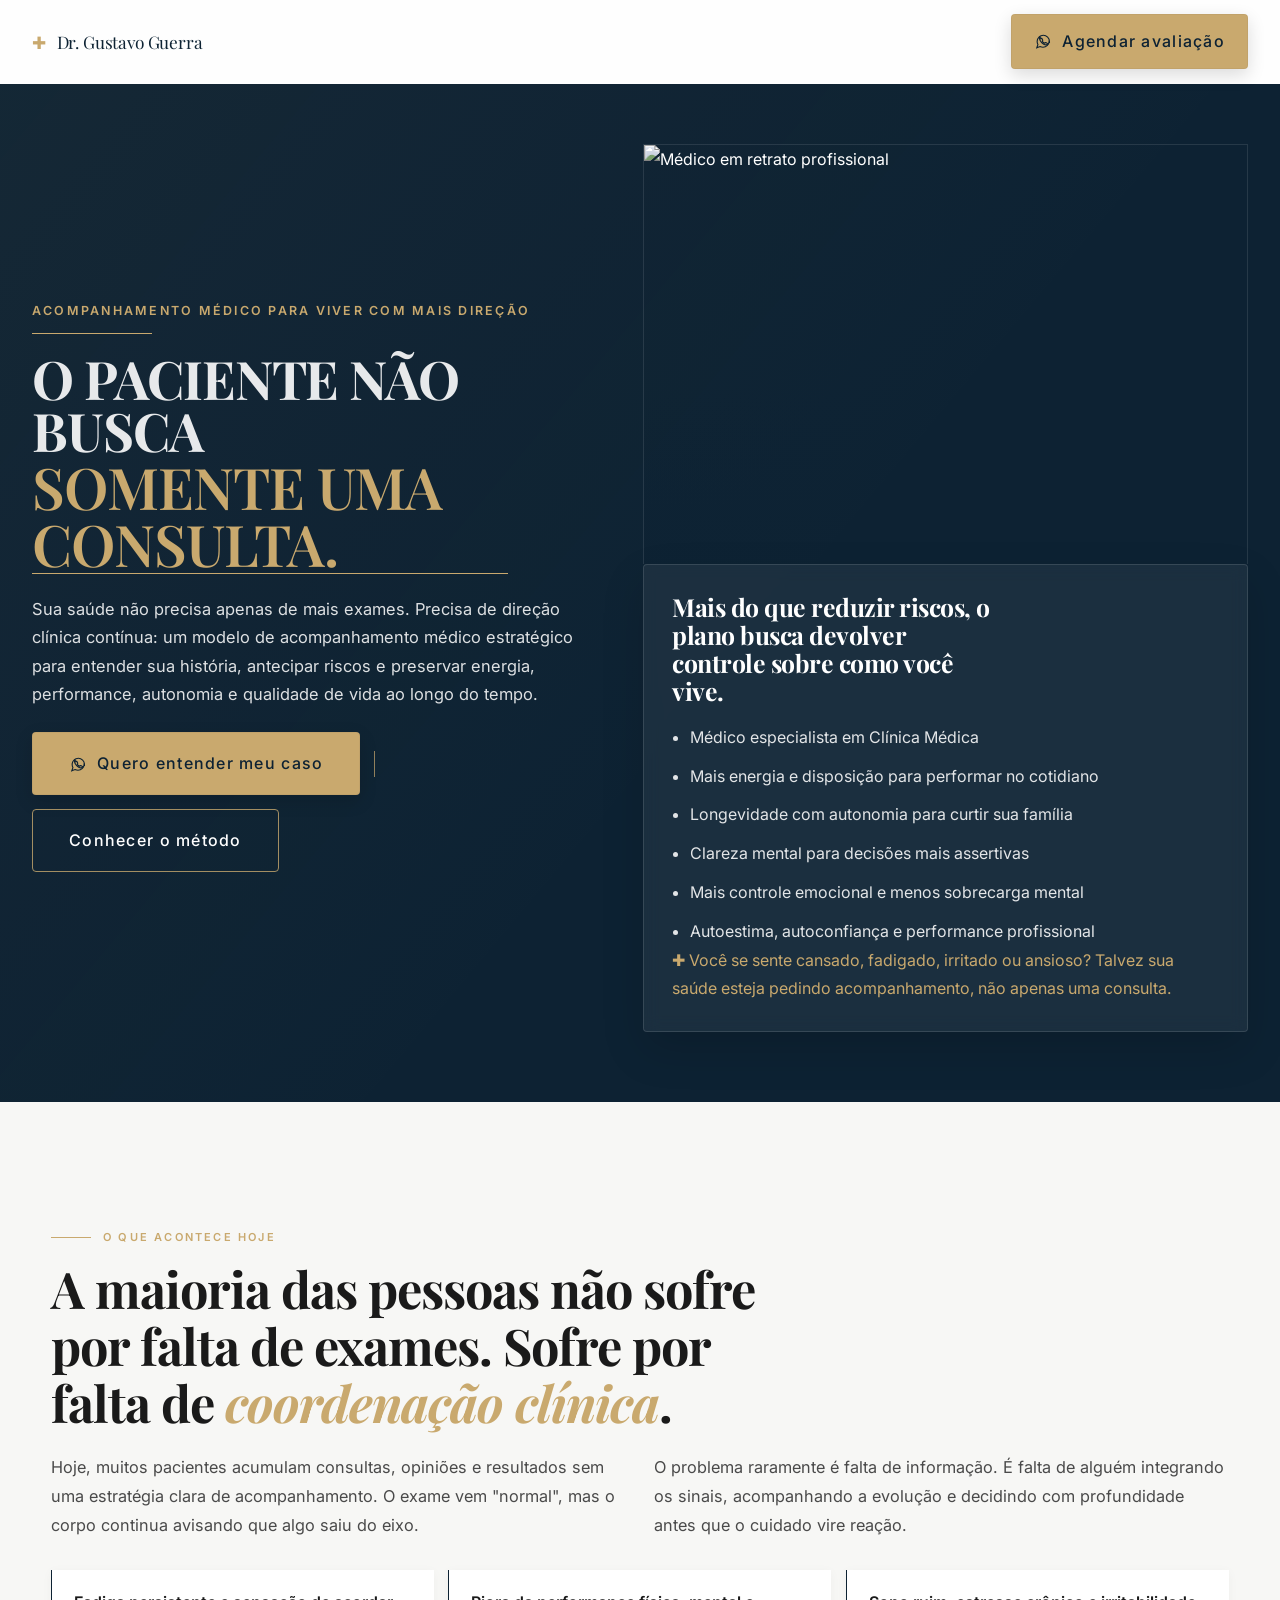
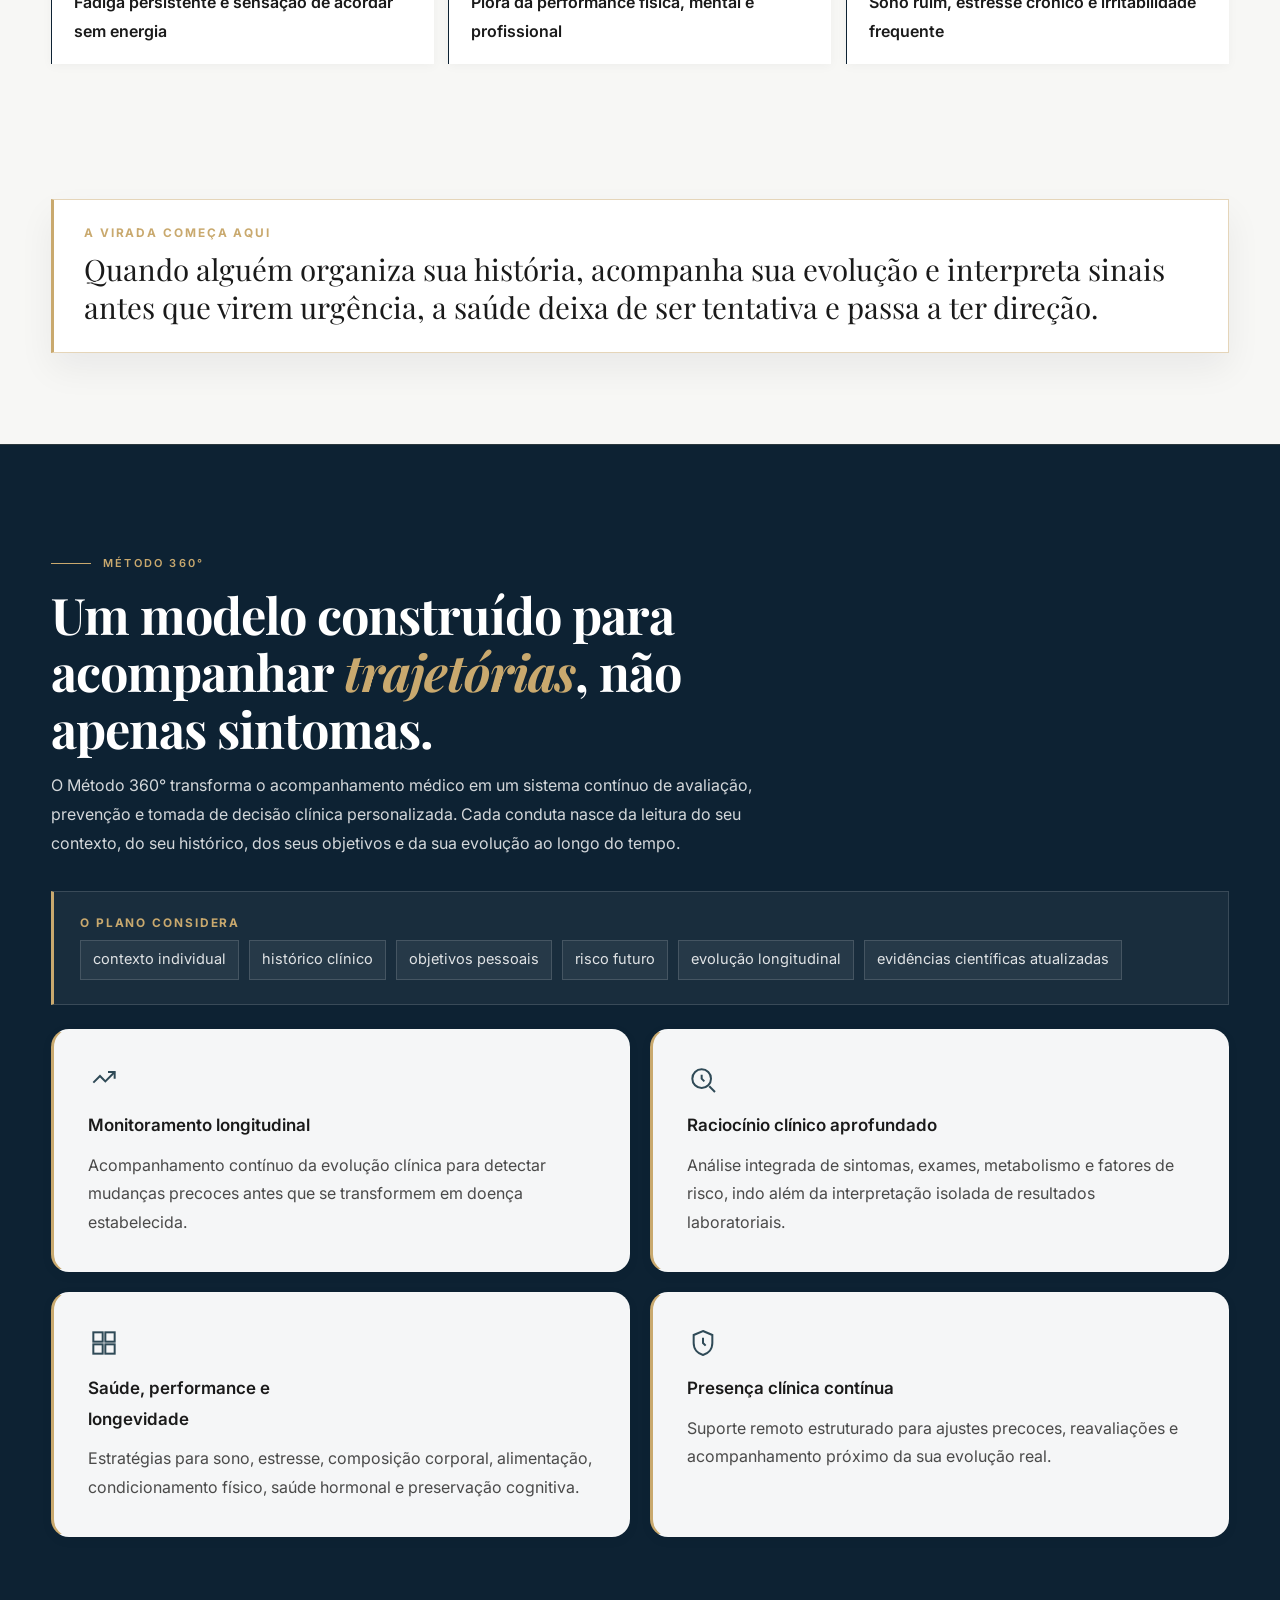
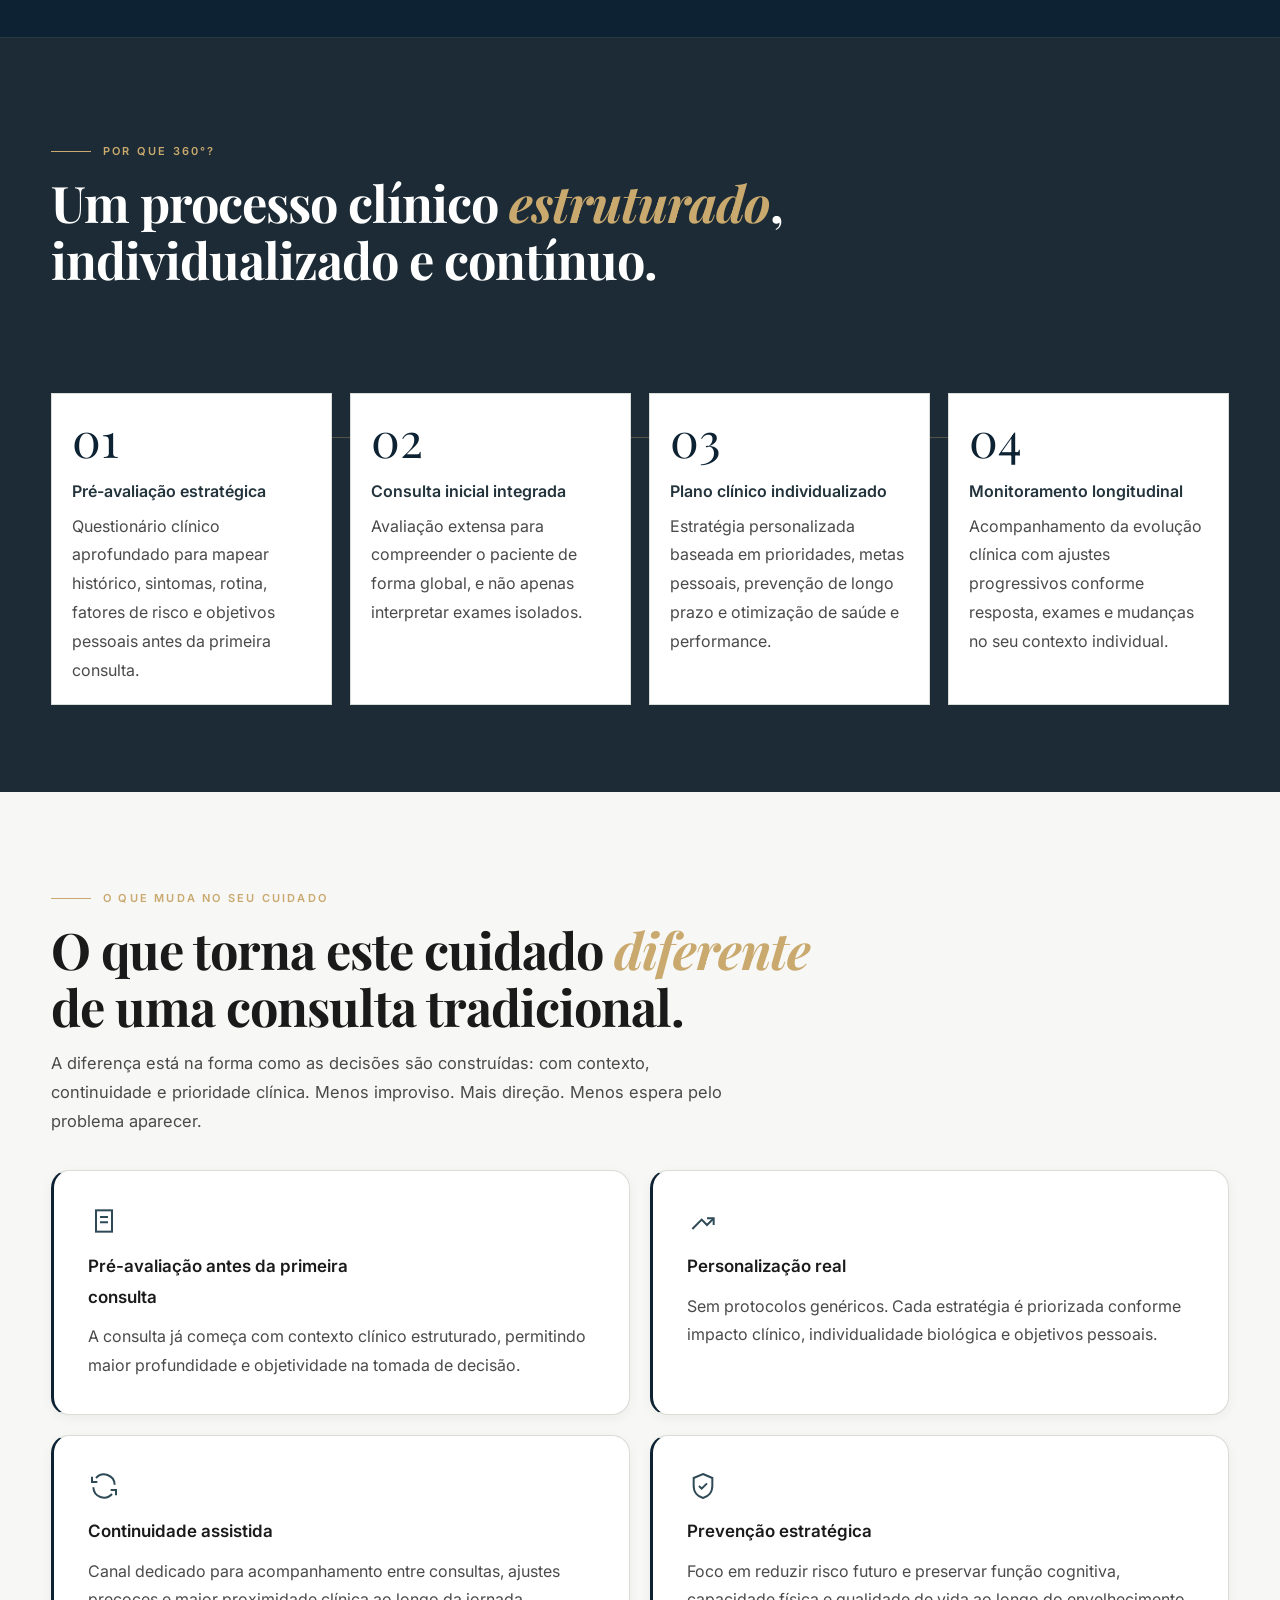
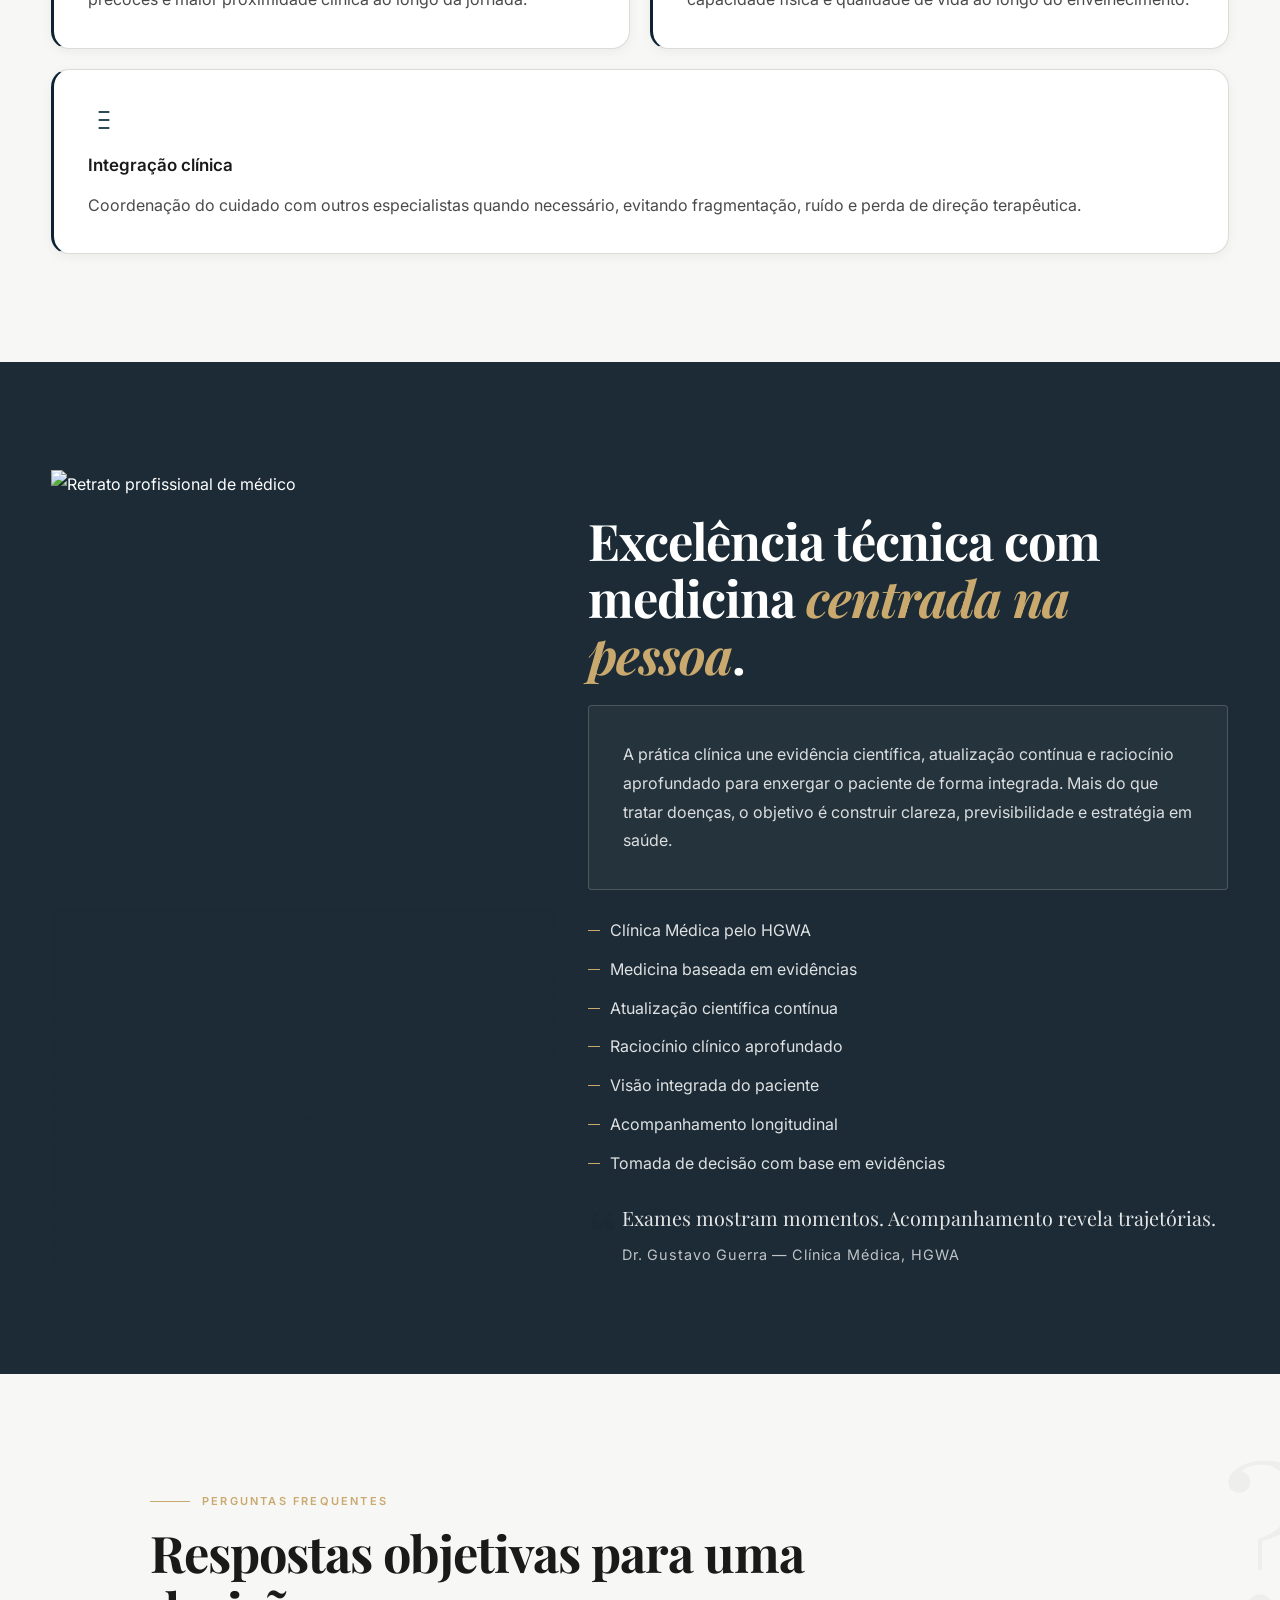
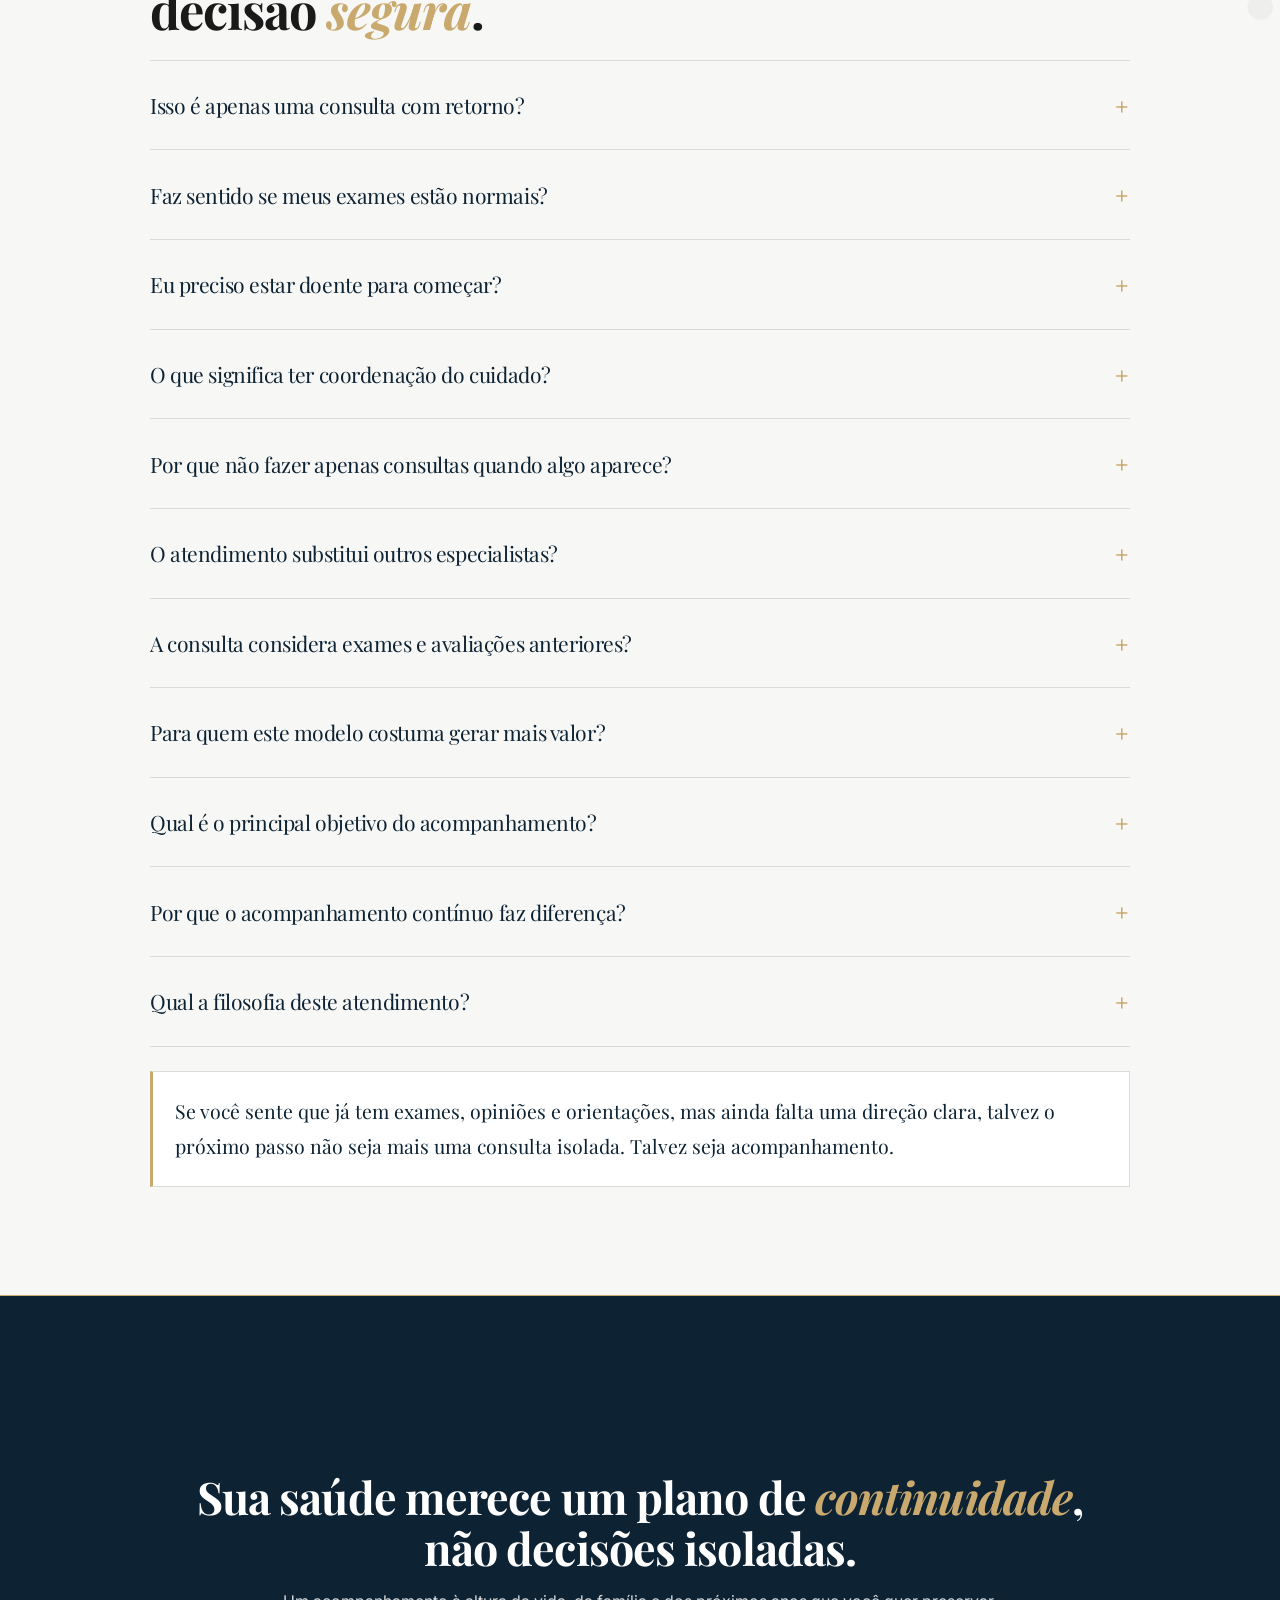
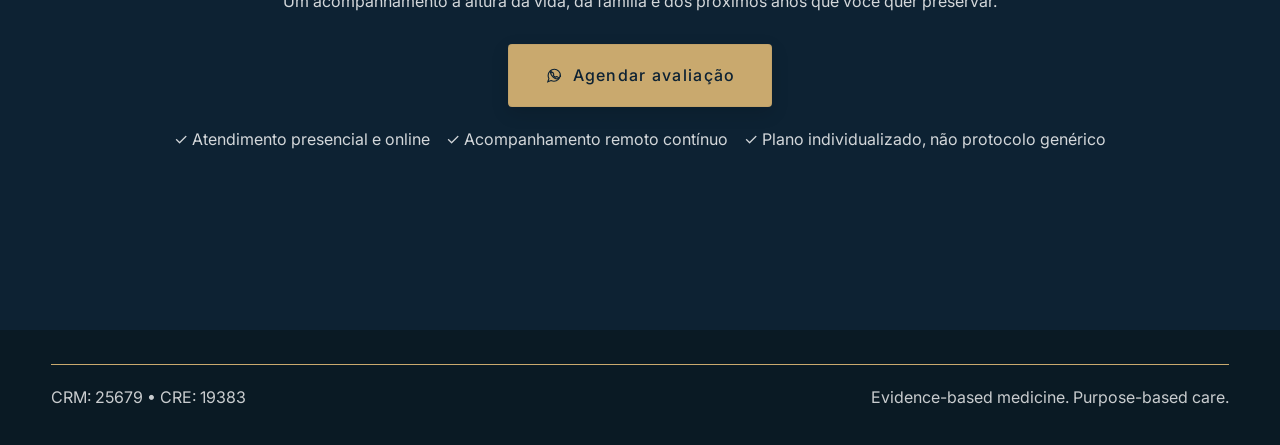
==== commit f03c179f: "Mudanças_27_05" ====
--- a/index-b.html
+++ b/index-b.html
@@ -22,18 +22,15 @@
     <div class="container hero__container">
       <div class="hero__grid">
         <div class="hero__content">
-          <p class="hero__kicker">Monitoramento médico contínuo</p>
+          <p class="hero__kicker">Acompanhamento médico para viver com mais direção</p>
           <div class="hero__hairline"></div>
           <h1>
-            <span class="hero__title-row">Sua saúde não precisa de</span>
-            <span class="hero__title-row"><span class="hero__title-accent">mais exames.</span></span>
-            <span class="hero__title-row">Precisa de <span class="hero__title-highlight">direção clínica</span></span>
-            <span class="hero__title-row"><span class="hero__title-highlight">contínua.</span></span>
+            <span class="hero__title-row">O paciente não busca</span>
+            <span class="hero__title-row"><span class="hero__title-accent">somente uma consulta.</span></span>
           </h1>
-          <p class="hero__subtitle">Um modelo de acompanhamento médico estratégico que integra diagnóstico aprofundado,
-             monitoramento longitudinal e decisões clínicas personalizadas para preservar saúde, performance e qualidade de vida ao longo do tempo.</p>
+          <p class="hero__subtitle">Sua saúde não precisa apenas de mais exames. Precisa de direção clínica contínua: um modelo de acompanhamento médico estratégico para entender sua história, antecipar riscos e preservar energia, performance, autonomia e qualidade de vida ao longo do tempo.</p>
           <div class="hero__actions">
-            <a class="btn btn--primary btn--wa" href="https://wa.me/5500000000000" target="_blank" rel="noopener noreferrer"><span class="btn__icon" aria-hidden="true"><svg viewBox="0 0 24 24" fill="none"><path d="M20.2 12.1c0 4.5-3.7 8.2-8.2 8.2-1.4 0-2.8-.4-4-.9L3.7 21l1.5-4.2c-.7-1.3-1-2.7-1-4.2 0-4.5 3.7-8.2 8.2-8.2s8.2 3.7 8.2 8.2Z"></path><path d="M9.2 8.9c.2-.4.4-.4.6-.4h.5c.2 0 .4 0 .5.4l.8 2c.1.2.1.4 0 .6l-.4.5c-.1.1-.2.2-.1.4.3.6.8 1.1 1.4 1.6.5.4 1 .7 1.6.9.2.1.3 0 .4-.1l.5-.6c.2-.2.4-.2.6-.1l1.9.9c.3.1.4.3.4.5v.5c0 .2 0 .4-.4.6-.5.3-1 .5-1.6.5-1 0-2-.4-3-.9-1-.5-1.9-1.3-2.7-2.1-.8-.8-1.5-1.7-2-2.7-.5-1-.8-2-.8-3 0-.6.2-1.2.4-1.7Z"></path></svg></span><span>Iniciar acompanhamento estratégico</span></a>
+            <a class="btn btn--primary btn--wa" href="https://wa.me/5500000000000" target="_blank" rel="noopener noreferrer"><span class="btn__icon" aria-hidden="true"><svg viewBox="0 0 24 24" fill="none"><path d="M20.2 12.1c0 4.5-3.7 8.2-8.2 8.2-1.4 0-2.8-.4-4-.9L3.7 21l1.5-4.2c-.7-1.3-1-2.7-1-4.2 0-4.5 3.7-8.2 8.2-8.2s8.2 3.7 8.2 8.2Z"></path><path d="M9.2 8.9c.2-.4.4-.4.6-.4h.5c.2 0 .4 0 .5.4l.8 2c.1.2.1.4 0 .6l-.4.5c-.1.1-.2.2-.1.4.3.6.8 1.1 1.4 1.6.5.4 1 .7 1.6.9.2.1.3 0 .4-.1l.5-.6c.2-.2.4-.2.6-.1l1.9.9c.3.1.4.3.4.5v.5c0 .2 0 .4-.4.6-.5.3-1 .5-1.6.5-1 0-2-.4-3-.9-1-.5-1.9-1.3-2.7-2.1-.8-.8-1.5-1.7-2-2.7-.5-1-.8-2-.8-3 0-.6.2-1.2.4-1.7Z"></path></svg></span><span>Quero entender meu caso</span></a>
             <span class="hero__cta-divider" aria-hidden="true"></span>
             <a class="btn btn--outline" href="#metodo">Conhecer o método</a>
           </div>
@@ -44,18 +41,16 @@
             <img src="https://images.unsplash.com/photo-1559839734-2b71ea197ec2?auto=format&fit=crop&w=1000&q=80" alt="Médico em retrato profissional" loading="lazy"> <!-- REPLACE WITH: Dr. Gustavo Guerra official photo -->
           </figure>
           <aside class="hero__card">
-            <!-- <h2>Clínica Médica • Medicina Baseada em Evidências • Acompanhamento Longitudinal</h2>-->
+            <h2>Mais do que reduzir riscos, o plano busca devolver controle sobre como você vive.</h2>
             <ul>
-              <li>CRM: 25679 </li>
-              <li>CRE: 19383 (especialista)</li>
               <li>Médico especialista em Clínica Médica</li>
-              <li>Atendimento com visão integrada e longitudinal</li>
-              <li>Medicina baseada em evidências científicas</li>
-              <li>Monitoramento contínuo e suporte estratégico</li>
-              <li>Coordenação clínica individualizada</li>
-              
+              <li>Mais energia e disposição para performar no cotidiano</li>
+              <li>Longevidade com autonomia para curtir sua família</li>
+              <li>Clareza mental para decisões mais assertivas</li>
+              <li>Mais controle emocional e menos sobrecarga mental</li>
+              <li>Autoestima, autoconfiança e performance profissional</li>
             </ul>
-            <span class="hero__icon" aria-hidden="true">✚ “Exames mostram momentos. Acompanhamento revela trajetórias.” </span>
+            <span class="hero__icon">✚ Você se sente cansado, fadigado, irritado ou ansioso? Talvez sua saúde esteja pedindo acompanhamento, não apenas uma consulta.</span>
            
           </aside>
         </div>
@@ -65,129 +60,167 @@
 
   <main>
     <section class="section section--light" id="problema">
-      <div class="container">
-        <p class="eyebrow">Contexto</p>
-        <h2>O maior risco não é faltar exame. É faltar <em>coordenação médica contínua</em>.</h2>
-        <div class="problem-grid">
-          <article class="problem-item">
-            <p>Você pode se sentir perdido mesmo fazendo exames e seguindo orientações.</p>
-          </article>
-          <article class="problem-item">
-            <p>Condutas fragmentadas entre profissionais geram ruído e decisões desalinhadas.</p>
-          </article>
-          <article class="problem-item">
-            <p>Sem coordenação contínua, sua saúde segue sem direção estratégica de longo prazo.</p>
-          </article>
-        </div>
+      <div class="container reveal-group">
+        <p class="eyebrow" data-reveal>O que acontece hoje</p>
+        <h2 data-reveal>A maioria das pessoas não sofre por falta de exames. Sofre por falta de <em>coordenação clínica</em>.</h2>
+        <div class="split-copy">
+          <p data-reveal>Hoje, muitos pacientes acumulam consultas, opiniões e resultados sem uma estratégia clara de acompanhamento. O exame vem "normal", mas o corpo continua avisando que algo saiu do eixo.</p>
+          <p data-reveal>O problema raramente é falta de informação. É falta de alguém integrando os sinais, acompanhando a evolução e decidindo com profundidade antes que o cuidado vire reação.</p>
+        </div>
+        <div class="problem-grid problem-grid--symptoms">
+          <article class="problem-item" data-reveal>
+            <p>Fadiga persistente e sensação de acordar sem energia</p>
+          </article>
+          <article class="problem-item" data-reveal>
+            <p>Piora da performance física, mental e profissional</p>
+          </article>
+          <article class="problem-item" data-reveal>
+            <p>Sono ruim, estresse crônico e irritabilidade frequente</p>
+          </article>
+          <article class="problem-item" data-reveal>
+            <p>Alterações metabólicas que avançam silenciosamente</p>
+          </article>
+          <article class="problem-item" data-reveal>
+            <p>Perda de composição corporal e queda de condicionamento</p>
+          </article>
+          <article class="problem-item" data-reveal>
+            <p>Sensação de estar funcionando abaixo do próprio potencial</p>
+          </article>
+        </div>
+        <article class="insight-box" data-reveal>
+          <span>A virada começa aqui</span>
+          <p>Quando alguém organiza sua história, acompanha sua evolução e interpreta sinais antes que virem urgência, a saúde deixa de ser tentativa e passa a ter direção.</p>
+        </article>
       </div>
     </section>
 
     <section class="section section--dark" id="metodo">
-      <div class="container">
-        <p class="eyebrow">Método 360°</p>
-        <h2>Um plano de gestão de saúde que integra <em>ciência</em>, contexto e continuidade.</h2>
-        <p class="lead">Aqui o foco não é uma consulta pontual. É um sistema clínico estratégico para antecipar riscos e manter sua saúde sob controle.</p>
-        <div class="grid grid--2">
-          <article class="card">
+      <div class="container reveal-group">
+        <p class="eyebrow" data-reveal>Método 360°</p>
+        <h2 data-reveal>Um modelo construído para acompanhar <em>trajetórias</em>, não apenas sintomas.</h2>
+        <p class="lead" data-reveal>O Método 360° transforma o acompanhamento médico em um sistema contínuo de avaliação, prevenção e tomada de decisão clínica personalizada. Cada conduta nasce da leitura do seu contexto, do seu histórico, dos seus objetivos e da sua evolução ao longo do tempo.</p>
+        <div class="method-context" data-reveal>
+          <span>O plano considera</span>
+          <ul>
+            <li>contexto individual</li>
+            <li>histórico clínico</li>
+            <li>objetivos pessoais</li>
+            <li>risco futuro</li>
+            <li>evolução longitudinal</li>
+            <li>evidências científicas atualizadas</li>
+          </ul>
+        </div>
+        <div class="grid grid--2 method-pillars">
+          <article class="card" data-reveal>
             <span class="card__icon" aria-hidden="true"><svg viewBox="0 0 24 24" fill="none"><polyline points="4,14 9,9 13,13 20,6"></polyline><path d="M20 11V6H15"></path></svg></span>
             <h3>Monitoramento longitudinal</h3>
-            <p>Acompanhamento estruturado para leitura de tendências reais da sua saúde.</p>
-          </article>
-          <article class="card">
+            <p>Acompanhamento contínuo da evolução clínica para detectar mudanças precoces antes que se transformem em doença estabelecida.</p>
+          </article>
+          <article class="card" data-reveal>
             <span class="card__icon" aria-hidden="true"><svg viewBox="0 0 24 24" fill="none"><circle cx="11" cy="11" r="7"></circle><path d="M21 21l-4.3-4.3"></path><path d="M11 8v3l2 2"></path></svg></span>
             <h3>Raciocínio clínico aprofundado</h3>
-            <p>Interpretação integrada de histórico, exames e sinais funcionais.</p>
-          </article>
-          <article class="card">
+            <p>Análise integrada de sintomas, exames, metabolismo e fatores de risco, indo além da interpretação isolada de resultados laboratoriais.</p>
+          </article>
+          <article class="card" data-reveal>
             <span class="card__icon" aria-hidden="true"><svg viewBox="0 0 24 24" fill="none"><rect x="4" y="4" width="7" height="7"></rect><rect x="13" y="4" width="7" height="7"></rect><rect x="4" y="13" width="7" height="7"></rect><rect x="13" y="13" width="7" height="7"></rect></svg></span>
-            <h3>Pilares de alta influência</h3>
-            <p>Sono, estresse, alimentação, hormônios e desempenho físico na mesma estratégia.</p>
-          </article>
-          <article class="card">
+            <h3>Saúde, performance e longevidade</h3>
+            <p>Estratégias para sono, estresse, composição corporal, alimentação, condicionamento físico, saúde hormonal e preservação cognitiva.</p>
+          </article>
+          <article class="card" data-reveal>
             <span class="card__icon" aria-hidden="true"><svg viewBox="0 0 24 24" fill="none"><path d="M12 3l7 3v6c0 5-3.5 8-7 9-3.5-1-7-4-7-9V6l7-3z"></path><path d="M12 8v4l2 2"></path></svg></span>
-            <h3>Presença contínua</h3>
-            <p>Suporte remoto com ajustes precoces para decisões mais seguras.</p>
+            <h3>Presença clínica contínua</h3>
+            <p>Suporte remoto estruturado para ajustes precoces, reavaliações e acompanhamento próximo da sua evolução real.</p>
           </article>
         </div>
       </div>
     </section>
 
     <section class="section section--graphite" id="processo">
-      <div class="container">
-        <p class="eyebrow">Processo clínico</p>
-        <h2>Uma trilha de cuidado com <em>método</em> e previsibilidade.</h2>
-        <div class="process">
-          <article class="process__step">
+      <div class="container reveal-group">
+        <p class="eyebrow" data-reveal>Por que 360°?</p>
+        <h2 data-reveal>Um processo clínico <em>estruturado</em>, individualizado e contínuo.</h2>
+        <p class="lead" data-reveal>O acompanhamento não começa quando o paciente senta na consulta. Ele começa antes, com contexto, intenção e uma leitura mais completa da sua história, para que cada etapa tenha propósito.</p>
+        <div class="process" data-process>
+          <article class="process__step" data-reveal>
             <span>01</span>
-            <h3>Questionário pré-consulta</h3>
-            <p>Sono, estresse, alimentação, hormônios e histórico clínico.</p>
-          </article>
-          <article class="process__step">
+            <h3>Pré-avaliação estratégica</h3>
+            <p>Questionário clínico aprofundado para mapear histórico, sintomas, rotina, fatores de risco e objetivos pessoais antes da primeira consulta.</p>
+          </article>
+          <article class="process__step" data-reveal>
             <span>02</span>
-            <h3>Consulta inicial profunda</h3>
-            <p>Leitura clínica integrada para compreensão estratégica do caso.</p>
-          </article>
-          <article class="process__step">
+            <h3>Consulta inicial integrada</h3>
+            <p>Avaliação extensa para compreender o paciente de forma global, e não apenas interpretar exames isolados.</p>
+          </article>
+          <article class="process__step" data-reveal>
             <span>03</span>
-            <h3>Plano individualizado</h3>
-            <p>Direcionamento de saúde ajustado ao seu contexto e metas.</p>
-          </article>
-          <article class="process__step">
+            <h3>Plano clínico individualizado</h3>
+            <p>Estratégia personalizada baseada em prioridades, metas pessoais, prevenção de longo prazo e otimização de saúde e performance.</p>
+          </article>
+          <article class="process__step" data-reveal>
             <span>04</span>
-            <h3>Monitoramento contínuo</h3>
-            <p>Acompanhamento remoto e ajustes com base na evolução real.</p>
+            <h3>Monitoramento longitudinal</h3>
+            <p>Acompanhamento da evolução clínica com ajustes progressivos conforme resposta, exames e mudanças no seu contexto individual.</p>
           </article>
         </div>
       </div>
     </section>
 
     <section class="section section--light" id="diferenciais">
-      <div class="container">
-        <p class="eyebrow">Diferenciais</p>
-        <h2>Uma estrutura desenhada para quem valoriza <em>profundidade</em> e excelência.</h2>
+      <div class="container reveal-group">
+        <p class="eyebrow" data-reveal>O que muda no seu cuidado</p>
+        <h2 data-reveal>O que torna este cuidado <em>diferente</em> de uma consulta tradicional.</h2>
+        <p class="section-lead" data-reveal>A diferença está na forma como as decisões são construídas: com contexto, continuidade e prioridade clínica. Menos improviso. Mais direção. Menos espera pelo problema aparecer.</p>
         <div class="grid grid--2">
-          <article class="card">
+          <article class="card" data-reveal>
             <span class="card__icon" aria-hidden="true"><svg viewBox="0 0 24 24" fill="none"><rect x="6" y="4" width="12" height="16"></rect><path d="M9 9h6M9 13h6"></path></svg></span>
-            <h3>Pré-avaliação extensa</h3>
-            <p>Questionário detalhado para mapear rotina, histórico e metas clínicas antes da primeira consulta.</p>
-          </article>
-          <article class="card">
+            <h3>Pré-avaliação antes da primeira consulta</h3>
+            <p>A consulta já começa com contexto clínico estruturado, permitindo maior profundidade e objetividade na tomada de decisão.</p>
+          </article>
+          <article class="card" data-reveal>
             <span class="card__icon" aria-hidden="true"><svg viewBox="0 0 24 24" fill="none"><path d="M4 18l7-7 4 4 5-5"></path><path d="M15 10h5v5"></path></svg></span>
-            <h3>Plano individualizado</h3>
-            <p>Condutas personalizadas, priorizadas por impacto real e horizonte de longo prazo.</p>
-          </article>
-          <article class="card">
+            <h3>Personalização real</h3>
+            <p>Sem protocolos genéricos. Cada estratégia é priorizada conforme impacto clínico, individualidade biológica e objetivos pessoais.</p>
+          </article>
+          <article class="card" data-reveal>
             <span class="card__icon" aria-hidden="true"><svg viewBox="0 0 24 24" fill="none"><path d="M20 11a8 8 0 0 0-14-5"></path><path d="M4 13a8 8 0 0 0 14 5"></path><path d="M3 5v4h4"></path><path d="M21 19v-4h-4"></path></svg></span>
             <h3>Continuidade assistida</h3>
-            <p>Canal dedicado para monitoramento e tomada de decisão ao longo da jornada.</p>
-          </article>
-          <article class="card">
+            <p>Canal dedicado para acompanhamento entre consultas, ajustes precoces e maior proximidade clínica ao longo da jornada.</p>
+          </article>
+          <article class="card" data-reveal>
             <span class="card__icon" aria-hidden="true"><svg viewBox="0 0 24 24" fill="none"><path d="M12 3l7 3v6c0 5-3.5 8-7 9-3.5-1-7-4-7-9V6l7-3z"></path><path d="M9 12l2 2 4-4"></path></svg></span>
             <h3>Prevenção estratégica</h3>
-            <p>Atuação antecipada para reduzir risco futuro e preservar função cognitiva e física.</p>
+            <p>Foco em reduzir risco futuro e preservar função cognitiva, capacidade física e qualidade de vida ao longo do envelhecimento.</p>
+          </article>
+          <article class="card card--wide" data-reveal>
+            <span class="card__icon" aria-hidden="true"><svg viewBox="0 0 24 24" fill="none"><path d="M8 6h8M8 12h8M8 18h8"></path><path d="M4 6h.01M4 12h.01M4 18h.01"></path><path d="M20 6h.01M20 12h.01M20 18h.01"></path></svg></span>
+            <h3>Integração clínica</h3>
+            <p>Coordenação do cuidado com outros especialistas quando necessário, evitando fragmentação, ruído e perda de direção terapêutica.</p>
           </article>
         </div>
       </div>
     </section>
 
     <section class="section section--graphite" id="autoridade">
-      <div class="container authority-layout">
-        <figure class="authority-photo">
+      <div class="container authority-layout reveal-group">
+        <figure class="authority-photo" data-reveal>
           <img src="https://images.unsplash.com/photo-1612349317150-e413f6a5b16d?auto=format&fit=crop&w=900&q=80" alt="Retrato profissional de médico" loading="lazy"> <!-- REPLACE WITH: Dr. Gustavo Guerra official photo -->
         </figure>
         <div>
-          <p class="eyebrow">Autoridade</p>
-          <h2>Excelência técnica <em>com</em> compromisso humano.</h2>
-          <article class="box box--dark">
-            <p>Médico especialista em Clínica Médica pelo HGWA. Cristão, dedicado ao cuidado genuíno e responsável. A proposta integra evidência científica atual, leitura clínica profunda e acompanhamento contínuo com rigor e sensibilidade.</p>
-          </article>
-          <ul class="credentials-list">
+          <p class="eyebrow" data-reveal>Quem acompanha sua jornada</p>
+          <h2 data-reveal>Excelência técnica com medicina <em>centrada na pessoa</em>.</h2>
+          <article class="box box--dark" data-reveal>
+            <p>A prática clínica une evidência científica, atualização contínua e raciocínio aprofundado para enxergar o paciente de forma integrada. Mais do que tratar doenças, o objetivo é construir clareza, previsibilidade e estratégia em saúde.</p>
+          </article>
+          <ul class="credentials-list" data-reveal>
             <li>Clínica Médica pelo HGWA</li>
-            <li>Abordagem longitudinal e personalizada</li>
-            <li>Coordenação estratégica entre condutas</li>
+            <li>Medicina baseada em evidências</li>
+            <li>Atualização científica contínua</li>
+            <li>Raciocínio clínico aprofundado</li>
+            <li>Visão integrada do paciente</li>
+            <li>Acompanhamento longitudinal</li>
             <li>Tomada de decisão com base em evidências</li>
           </ul>
-          <blockquote>
+          <blockquote data-reveal>
             <span>“</span>
             Exames mostram momentos. Acompanhamento revela trajetórias.
             <cite>Dr. Gustavo Guerra — Clínica Médica, HGWA</cite>
@@ -198,58 +231,54 @@
 
     <section class="section section--light faq-section" id="faq">
       <div class="container narrow">
-        <p class="eyebrow">FAQ</p>
+        <p class="eyebrow">Perguntas frequentes</p>
         <h2>Respostas objetivas para uma decisão <em>segura</em>.</h2>
         <div class="accordion" data-accordion>
           <details class="accordion__item">
             <summary><span>Isso é apenas uma consulta com retorno?</span></summary>
-            <p>Não. A consulta inicial é só o começo de uma gestão longitudinal com monitoramento ativo e ajustes estratégicos.</p>
-          </details>
-          <details class="accordion__item">
-            <summary><span>Faz sentido mesmo sem sintomas importantes?</span></summary>
-            <p>Sim. A prevenção eficiente depende de identificar tendências antes da perda de controle clínico.</p>
-          </details>
-          <details class="accordion__item">
-            <summary><span>Qual a proposta deste modelo de atendimento?</span></summary>
-            <p>Conduzir um acompanhamento médico contínuo, criterioso e personalizado, com foco em precisão diagnóstica, prevenção estratégica e coordenação integral do cuidado.</p>
-          </details>
-          <details class="accordion__item">
-            <summary><span>O que significa coordenação do cuidado?</span></summary>
-            <p>Ter um médico de referência organizando cada etapa da jornada: exames, especialistas, tratamentos e decisões clínicas com visão unificada.</p>
-          </details>
-          <details class="accordion__item">
-            <summary><span>Mesmo com exames normais, o acompanhamento continua importante?</span></summary>
-            <p>Sim. Muitas alterações cardiovasculares e metabólicas evoluem de forma silenciosa antes de sinais claros em exames e sintomas.</p>
-          </details>
-          <details class="accordion__item">
-            <summary><span>Este acompanhamento é indicado apenas para quem possui doenças?</span></summary>
-            <p>Não. É altamente indicado para quem busca prevenção inteligente, longevidade funcional e planejamento de saúde de alto nível.</p>
+            <p>Não. A consulta inicial abre a jornada, mas o valor está no acompanhamento da evolução, nos ajustes e na leitura clínica contínua.</p>
+          </details>
+          <details class="accordion__item">
+            <summary><span>Faz sentido se meus exames estão normais?</span></summary>
+            <p>Sim. Exames normais são uma fotografia. O acompanhamento observa tendência, contexto, sintomas sutis e risco futuro.</p>
+          </details>
+          <details class="accordion__item">
+            <summary><span>Eu preciso estar doente para começar?</span></summary>
+            <p>Não. O acompanhamento é especialmente valioso para quem quer preservar energia, autonomia, composição corporal, clareza mental e longevidade funcional.</p>
+          </details>
+          <details class="accordion__item">
+            <summary><span>O que significa ter coordenação do cuidado?</span></summary>
+            <p>Significa ter um médico de referência organizando exames, condutas, especialistas e decisões dentro de uma estratégia coerente.</p>
+          </details>
+          <details class="accordion__item">
+            <summary><span>Por que não fazer apenas consultas quando algo aparece?</span></summary>
+            <p>Porque decisões reativas costumam chegar depois da perda de energia, performance ou controle metabólico. O método busca antecipar esse movimento.</p>
           </details>
           <details class="accordion__item">
             <summary><span>O atendimento substitui outros especialistas?</span></summary>
-            <p>Não substitui. Ele integra condutas de diferentes especialistas dentro de uma estratégia única, coerente e personalizada.</p>
-          </details>
-          <details class="accordion__item">
-            <summary><span>A consulta inclui análise de exames e avaliações anteriores?</span></summary>
-            <p>Sim. Histórico clínico, exames prévios e avaliações anteriores são revisados de forma integrada para decisões mais precisas.</p>
-          </details>
-          <details class="accordion__item">
-            <summary><span>Qual o principal objetivo do acompanhamento?</span></summary>
-            <p>Antecipar riscos, preservar função e manter decisões clínicas sob controle estratégico antes da perda de performance em saúde.</p>
+            <p>Não. Ele ajuda a integrar condutas de diferentes especialistas dentro de uma visão única, evitando ruído e decisões desconectadas.</p>
+          </details>
+          <details class="accordion__item">
+            <summary><span>A consulta considera exames e avaliações anteriores?</span></summary>
+            <p>Sim. Histórico clínico, exames prévios, sintomas, rotina e objetivos pessoais são analisados em conjunto para decisões mais precisas.</p>
+          </details>
+          <details class="accordion__item">
+            <summary><span>Para quem este modelo costuma gerar mais valor?</span></summary>
+            <p>Para pessoas que não querem apenas tratar problemas, mas construir uma estratégia de saúde para os próximos anos.</p>
+          </details>
+          <details class="accordion__item">
+            <summary><span>Qual é o principal objetivo do acompanhamento?</span></summary>
+            <p>Antecipar riscos, preservar função e manter decisões clínicas sob direção estratégica antes da perda de performance em saúde.</p>
           </details>
           <details class="accordion__item">
             <summary><span>Por que o acompanhamento contínuo faz diferença?</span></summary>
             <p>Porque o que transforma desfechos é a capacidade de acompanhar evolução, detectar tendências e ajustar condutas com antecedência.</p>
           </details>
           <details class="accordion__item">
-            <summary><span>Para quem este modelo costuma gerar mais valor?</span></summary>
-            <p>Para pessoas que valorizam cuidado médico criterioso, integração clínica e acompanhamento contínuo com alto padrão de execução.</p>
-          </details>
-          <details class="accordion__item">
             <summary><span>Qual a filosofia deste atendimento?</span></summary>
             <p>Exames mostram momentos. Acompanhamento revela trajetórias.</p>
           </details>
-          <p class="closing">Mais do que interpretar exames, o objetivo é acompanhar a direção da sua saúde ao longo do tempo.</p>
+          <p class="closing">Se você sente que já tem exames, opiniões e orientações, mas ainda falta uma direção clara, talvez o próximo passo não seja mais uma consulta isolada. Talvez seja acompanhamento.</p>
         </div>
       </div>
     </section>
@@ -257,8 +286,8 @@
 
   <section class="cta" id="cta-final">
     <div class="container narrow cta__inner">
-      <h2>SUA SAÚDE EM PADRÃO DE <em>EXCELÊNCIA</em> EXIGE GESTÃO CONTÍNUA.</h2>
-      <p>Um acompanhamento à altura do que você construiu na vida.</p>
+      <h2>Sua saúde merece um plano de <em>continuidade</em>, não decisões isoladas.</h2>
+      <p>Um acompanhamento à altura da vida, da família e dos próximos anos que você quer preservar.</p>
       <a class="btn btn--primary btn--wa" href="https://wa.me/5500000000000" target="_blank" rel="noopener noreferrer"><span class="btn__icon" aria-hidden="true"><svg viewBox="0 0 24 24" fill="none"><path d="M20.2 12.1c0 4.5-3.7 8.2-8.2 8.2-1.4 0-2.8-.4-4-.9L3.7 21l1.5-4.2c-.7-1.3-1-2.7-1-4.2 0-4.5 3.7-8.2 8.2-8.2s8.2 3.7 8.2 8.2Z"></path><path d="M9.2 8.9c.2-.4.4-.4.6-.4h.5c.2 0 .4 0 .5.4l.8 2c.1.2.1.4 0 .6l-.4.5c-.1.1-.2.2-.1.4.3.6.8 1.1 1.4 1.6.5.4 1 .7 1.6.9.2.1.3 0 .4-.1l.5-.6c.2-.2.4-.2.6-.1l1.9.9c.3.1.4.3.4.5v.5c0 .2 0 .4-.4.6-.5.3-1 .5-1.6.5-1 0-2-.4-3-.9-1-.5-1.9-1.3-2.7-2.1-.8-.8-1.5-1.7-2-2.7-.5-1-.8-2-.8-3 0-.6.2-1.2.4-1.7Z"></path></svg></span><span>Agendar avaliação</span></a>
       <ul class="trust-signals">
         <li>✓ Atendimento presencial e online</li>
@@ -270,7 +299,7 @@
 
   <footer class="footer">
     <div class="container footer__inner">
-      <p>CRM: inserir número</p>
+      <p>CRM: 25679 • CRE: 19383</p>
       <p>Evidence-based medicine. Purpose-based care.</p>
     </div>
   </footer>
--- a/styles-b.css
+++ b/styles-b.css
@@ -157,7 +157,7 @@
 h1 {
   font-size: clamp(3rem, 4.15vw, 4.45rem);
   text-transform: uppercase;
-  max-width: 12.5ch;
+  max-width: 14ch;
 }
 
 .hero h1 {
@@ -208,6 +208,7 @@
 section h2 em,
 .cta h2 em {
   font-style: italic;
+  color: var(--gold);
 }
 
 .hero__subtitle {
@@ -279,8 +280,9 @@
 }
 
 .hero__card h2 {
-  font-size: 1.9rem;
-  margin: 10px 0 14px;
+  font-size: 1.55rem;
+  margin: 0 0 18px;
+  max-width: 20ch;
 }
 
 .hero__card ul {
@@ -338,9 +340,36 @@
   max-width: 76ch;
 }
 
+.section-lead {
+  color: var(--text-muted);
+  margin-top: -8px;
+  margin-bottom: 34px;
+  max-width: 68ch;
+  font-size: 1.03rem;
+  line-height: 1.76;
+}
+
+.split-copy {
+  display: grid;
+  grid-template-columns: repeat(2, minmax(0, 1fr));
+  gap: 28px;
+  margin-bottom: 30px;
+}
+
+.split-copy p {
+  color: var(--text-muted);
+  font-size: 1.02rem;
+  line-height: 1.78;
+}
+
 .problem-grid {
   display: grid;
   gap: 14px;
+}
+
+.problem-grid--symptoms {
+  grid-template-columns: repeat(3, minmax(0, 1fr));
+  margin-bottom: 28px;
 }
 
 .problem-item {
@@ -349,6 +378,7 @@
   padding: 18px 20px 18px 22px;
   background: #ffffff;
   box-shadow: 0 2px 10px rgba(12, 25, 34, 0.04);
+  min-height: 100%;
 }
 
 .problem-item::after {
@@ -358,6 +388,72 @@
 .problem-item p {
   font-weight: 600;
   color: #1a1a1a;
+}
+
+.insight-box {
+  border: 1px solid rgba(201, 169, 110, 0.48);
+  border-left: 3px solid var(--gold);
+  background: #ffffff;
+  padding: 26px 30px;
+  box-shadow: 0 16px 34px rgba(12, 25, 34, 0.06);
+}
+
+.insight-box span,
+.method-context span {
+  display: block;
+  color: var(--gold);
+  font-size: 0.74rem;
+  font-weight: 700;
+  letter-spacing: 0.16em;
+  line-height: 1.2;
+  margin-bottom: 10px;
+  text-transform: uppercase;
+}
+
+.insight-box p {
+  color: var(--text-dark);
+  font-family: "Playfair Display", serif;
+  font-size: clamp(1.35rem, 2.3vw, 2rem);
+  line-height: 1.28;
+}
+
+.method-context {
+  border: 1px solid rgba(255, 255, 255, 0.14);
+  border-left: 3px solid var(--gold);
+  background: rgba(255, 255, 255, 0.05);
+  padding: 24px 26px;
+  margin-bottom: 24px;
+}
+
+.method-context ul {
+  list-style: none;
+  padding: 0;
+  display: flex;
+  flex-wrap: wrap;
+  gap: 10px;
+}
+
+.method-context li {
+  border: 1px solid rgba(255, 255, 255, 0.14);
+  background: rgba(255, 255, 255, 0.06);
+  color: rgba(255, 255, 255, 0.86);
+  font-size: 0.91rem;
+  line-height: 1.2;
+  padding: 10px 12px;
+}
+
+.section--dark .card {
+  border-color: rgba(255, 255, 255, 0.14);
+  border-left-color: var(--gold);
+  background: rgba(255, 255, 255, 0.96);
+}
+
+.method-pillars .card {
+  min-height: 100%;
+}
+
+.card--wide {
+  grid-column: 1 / -1;
 }
 
 .box,
@@ -443,11 +539,54 @@
   color: #4a4a4a;
 }
 
+.js-reveal [data-reveal] {
+  opacity: 0;
+  transform: translateY(22px);
+  transition:
+    opacity 0.7s ease,
+    transform 0.7s ease,
+    box-shadow 0.25s ease,
+    border-color 0.25s ease;
+  transition-delay: var(--reveal-delay, 0ms);
+  will-change: opacity, transform;
+}
+
+.js-reveal [data-reveal].is-visible {
+  opacity: 1;
+  transform: translateY(0);
+}
+
+.js-reveal .reveal-group [data-reveal]:nth-of-type(2) {
+  --reveal-delay: 80ms;
+}
+
+.js-reveal .reveal-group [data-reveal]:nth-of-type(3) {
+  --reveal-delay: 140ms;
+}
+
+.js-reveal .reveal-group [data-reveal]:nth-of-type(4) {
+  --reveal-delay: 200ms;
+}
+
+.js-reveal .grid [data-reveal],
+.js-reveal .problem-grid [data-reveal] {
+  transition-delay: calc(var(--reveal-index, 0) * 80ms);
+}
+
+@media (prefers-reduced-motion: reduce) {
+  .js-reveal [data-reveal] {
+    opacity: 1;
+    transform: none;
+    transition: none;
+  }
+}
+
 .process {
   position: relative;
   display: grid;
   grid-template-columns: repeat(4, minmax(0, 1fr));
   gap: 18px;
+  --process-progress: 0%;
 }
 
 .process::before {
@@ -457,7 +596,20 @@
   right: 0;
   top: 44px;
   height: 1px;
+  background: rgba(201, 169, 110, 0.32);
+}
+
+.process::after {
+  content: "";
+  position: absolute;
+  left: 0;
+  top: 44px;
+  width: var(--process-progress);
+  max-width: 100%;
+  height: 1px;
   background: var(--gold);
+  box-shadow: 0 0 18px rgba(201, 169, 110, 0.32);
+  transition: width 0.18s ease-out;
 }
 
 .process__step {
@@ -465,6 +617,14 @@
   background: #ffffff;
   border: 1px solid var(--line-light);
   padding: 20px;
+  z-index: 1;
+  transition: transform 0.25s ease, border-color 0.25s ease, box-shadow 0.25s ease;
+}
+
+.process__step:hover {
+  transform: translateY(-3px);
+  border-color: rgba(201, 169, 110, 0.56);
+  box-shadow: 0 14px 30px rgba(0, 0, 0, 0.16);
 }
 
 .process__step span {
@@ -652,7 +812,7 @@
   font-size: clamp(2rem, 3.5vw, 3rem);
   margin-bottom: 14px;
   max-width: none;
-  text-transform: uppercase;
+  text-transform: none;
 }
 
 .cta p {
@@ -763,6 +923,11 @@
     grid-template-columns: 1fr;
   }
 
+  .split-copy,
+  .problem-grid--symptoms {
+    grid-template-columns: 1fr;
+  }
+
   .hero__visual {
     margin-top: 0;
   }
@@ -780,6 +945,14 @@
     top: 0;
     width: 1px;
     height: 100%;
+  }
+
+  .process::after {
+    left: 16px;
+    top: 0;
+    width: 1px;
+    height: var(--process-progress);
+    max-height: 100%;
   }
 
   .process__step {
@@ -840,6 +1013,11 @@
   .section,
   .cta {
     padding: 92px 0;
+  }
+
+  .insight-box,
+  .method-context {
+    padding: 22px;
   }
 
   #problema,
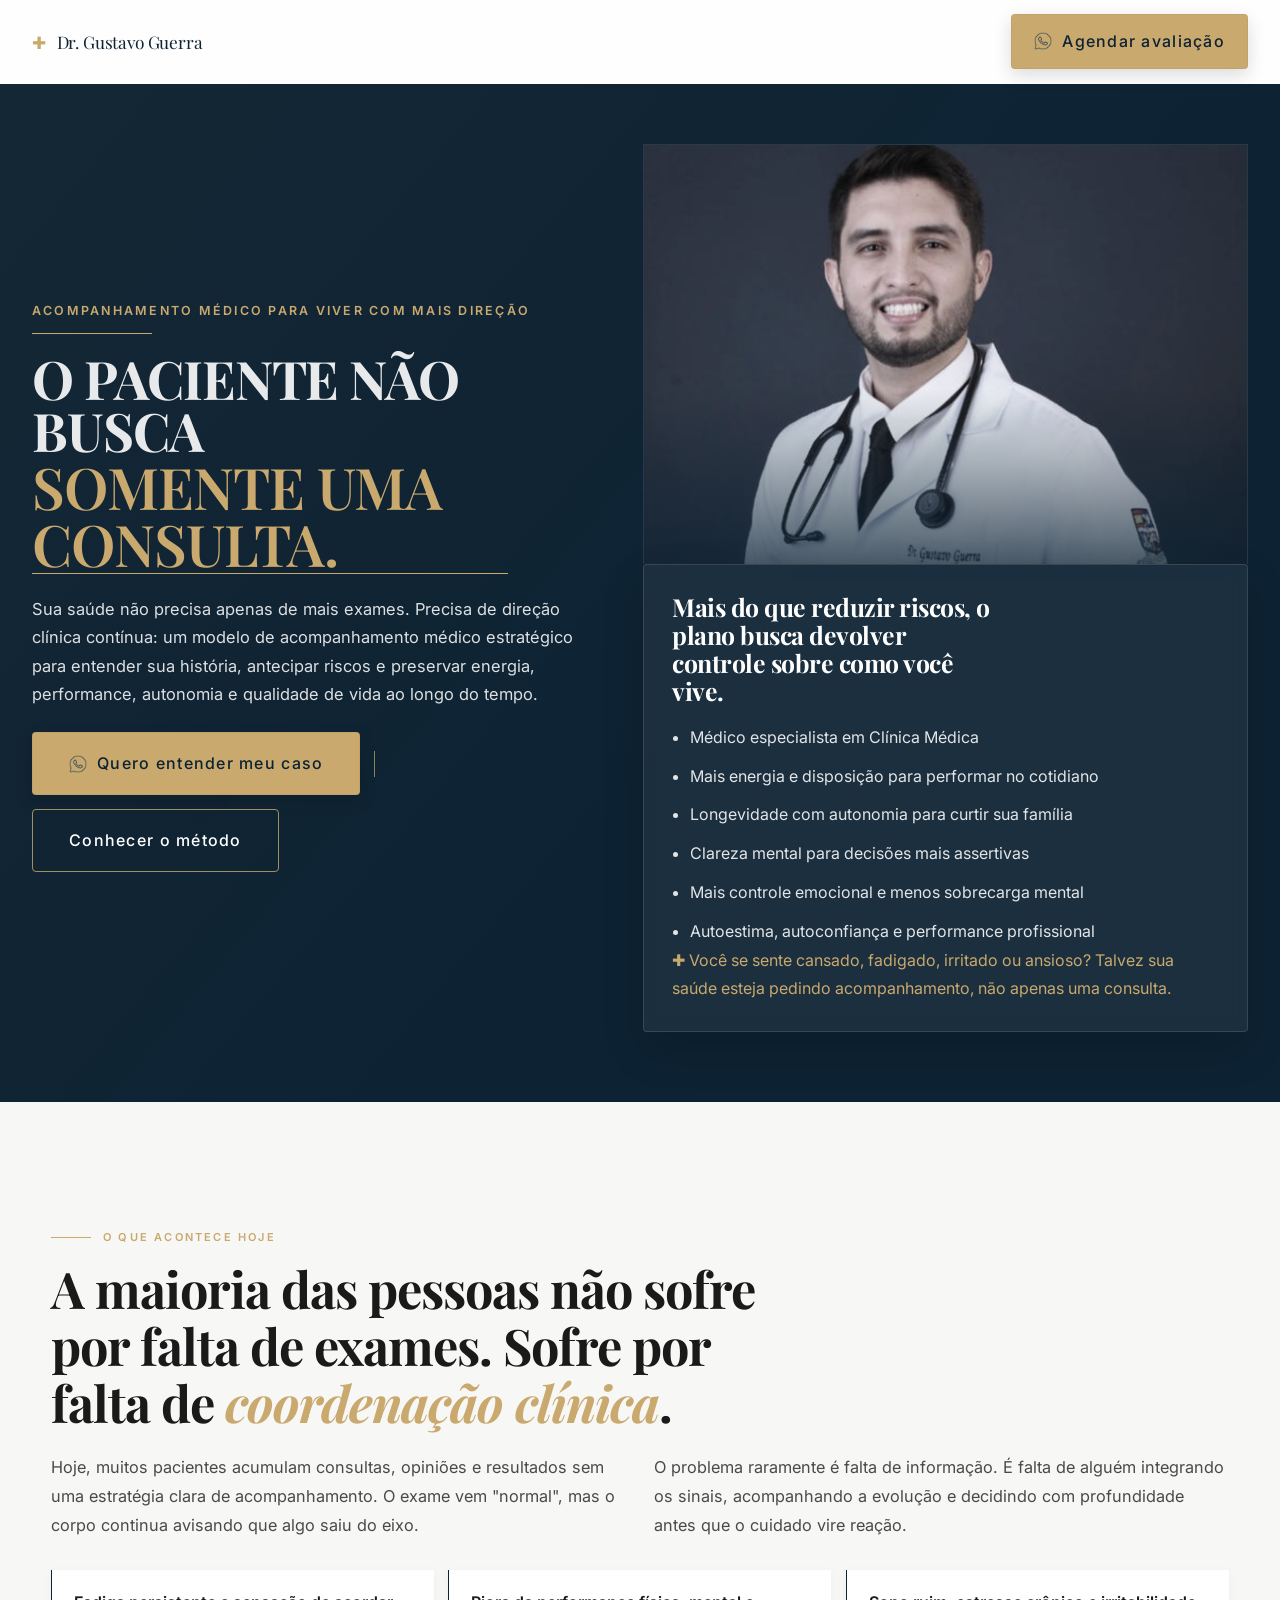
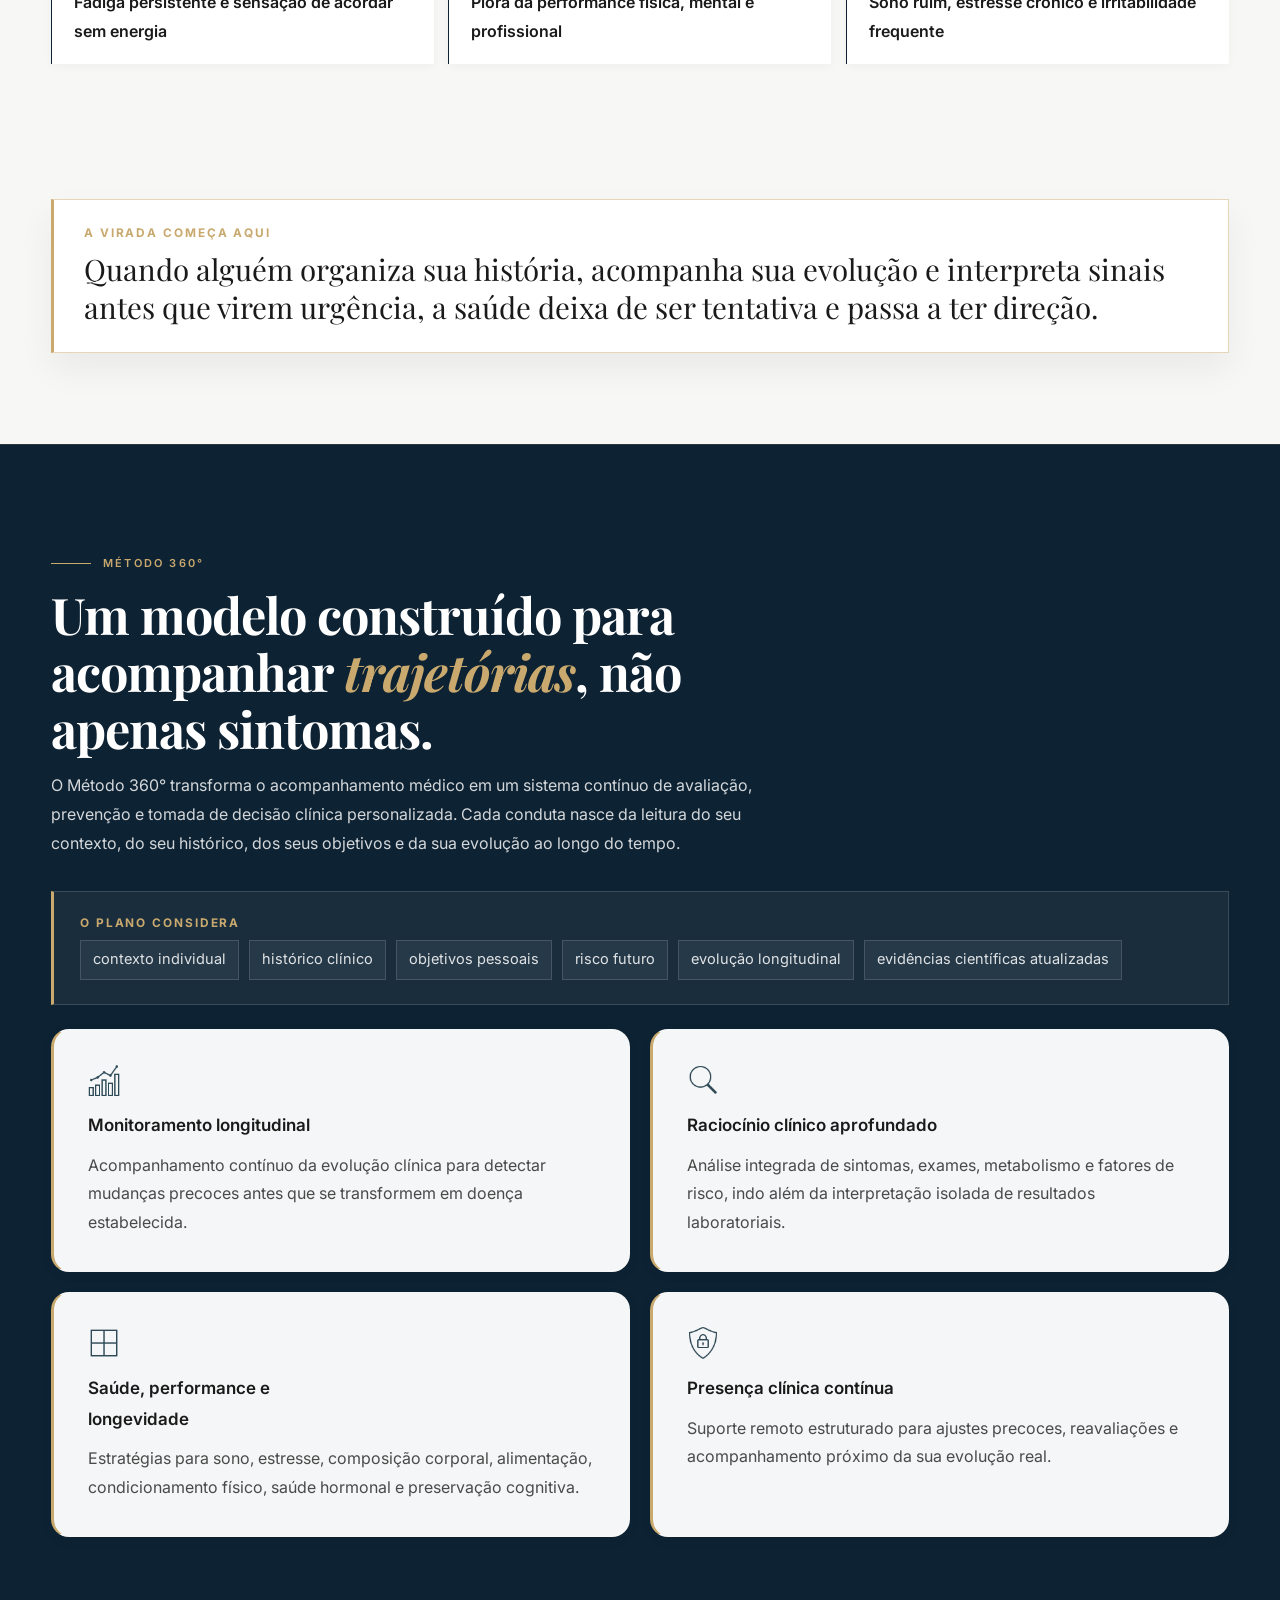
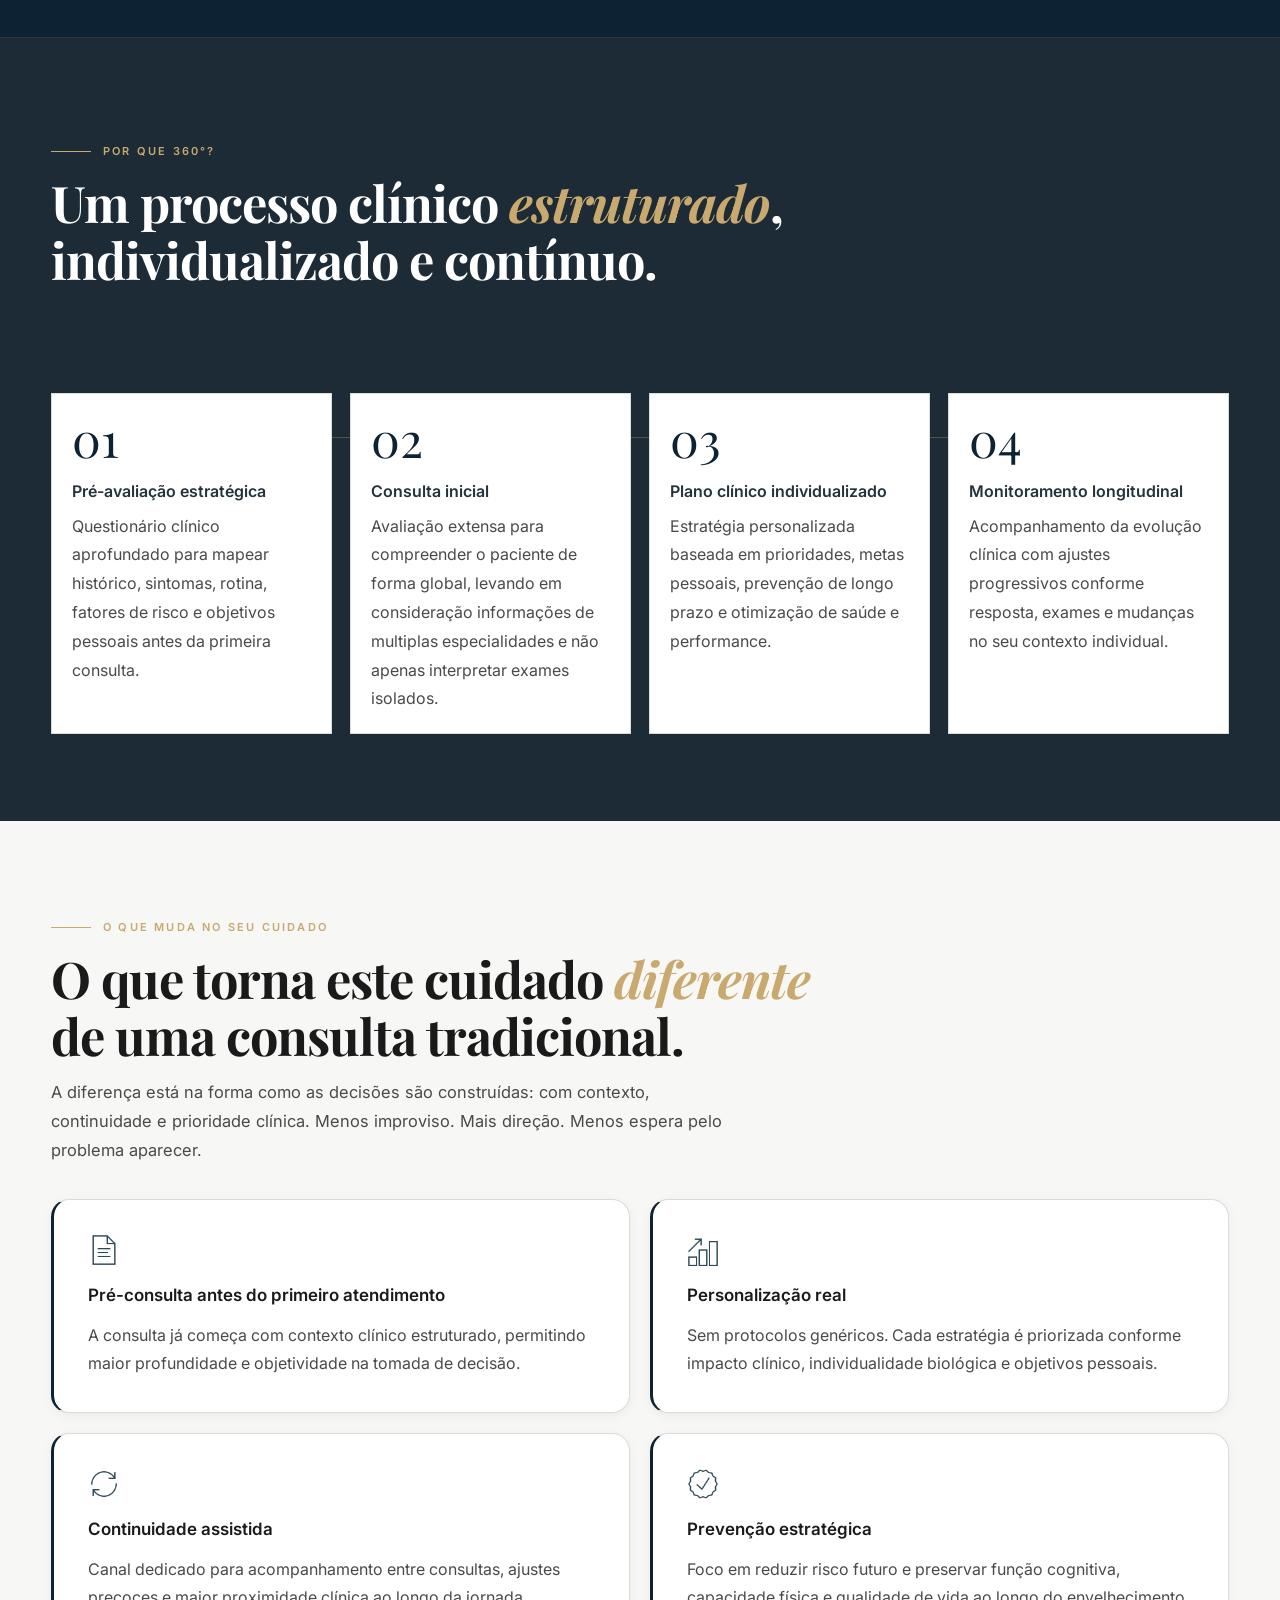
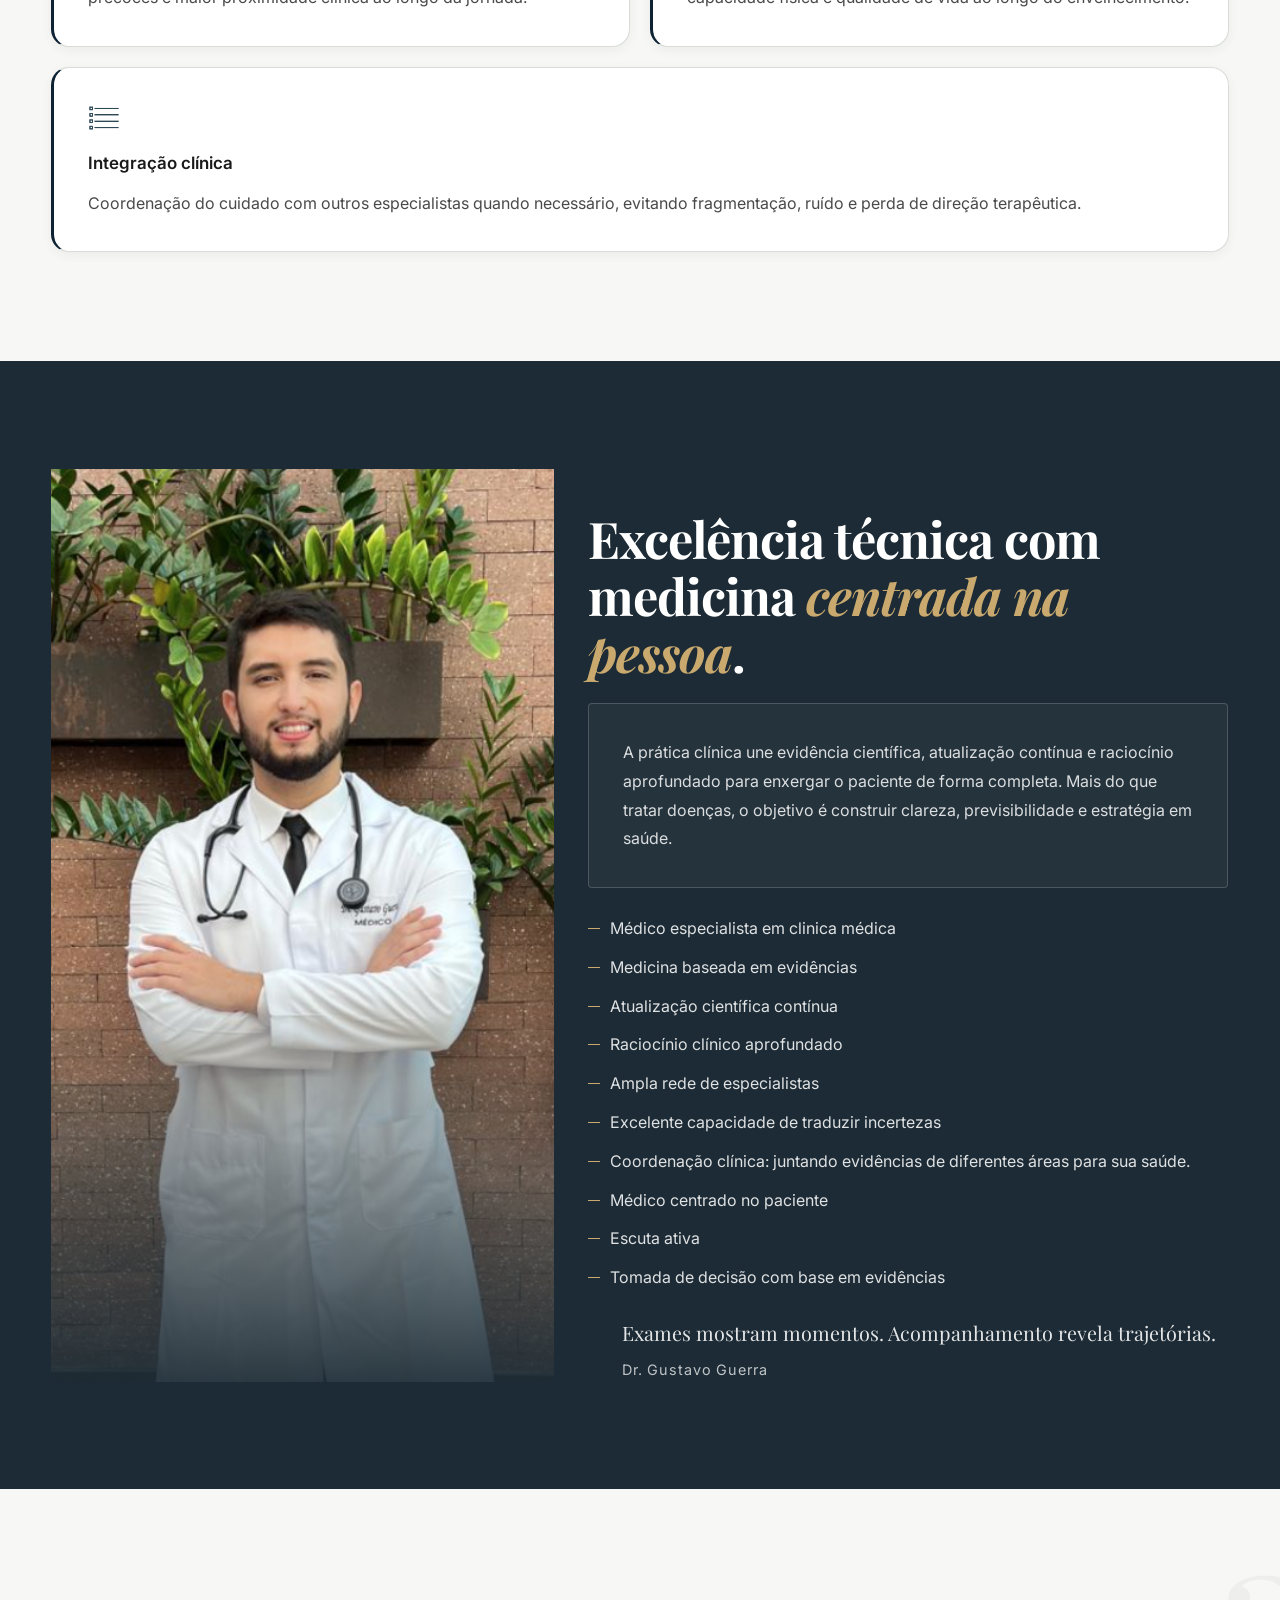
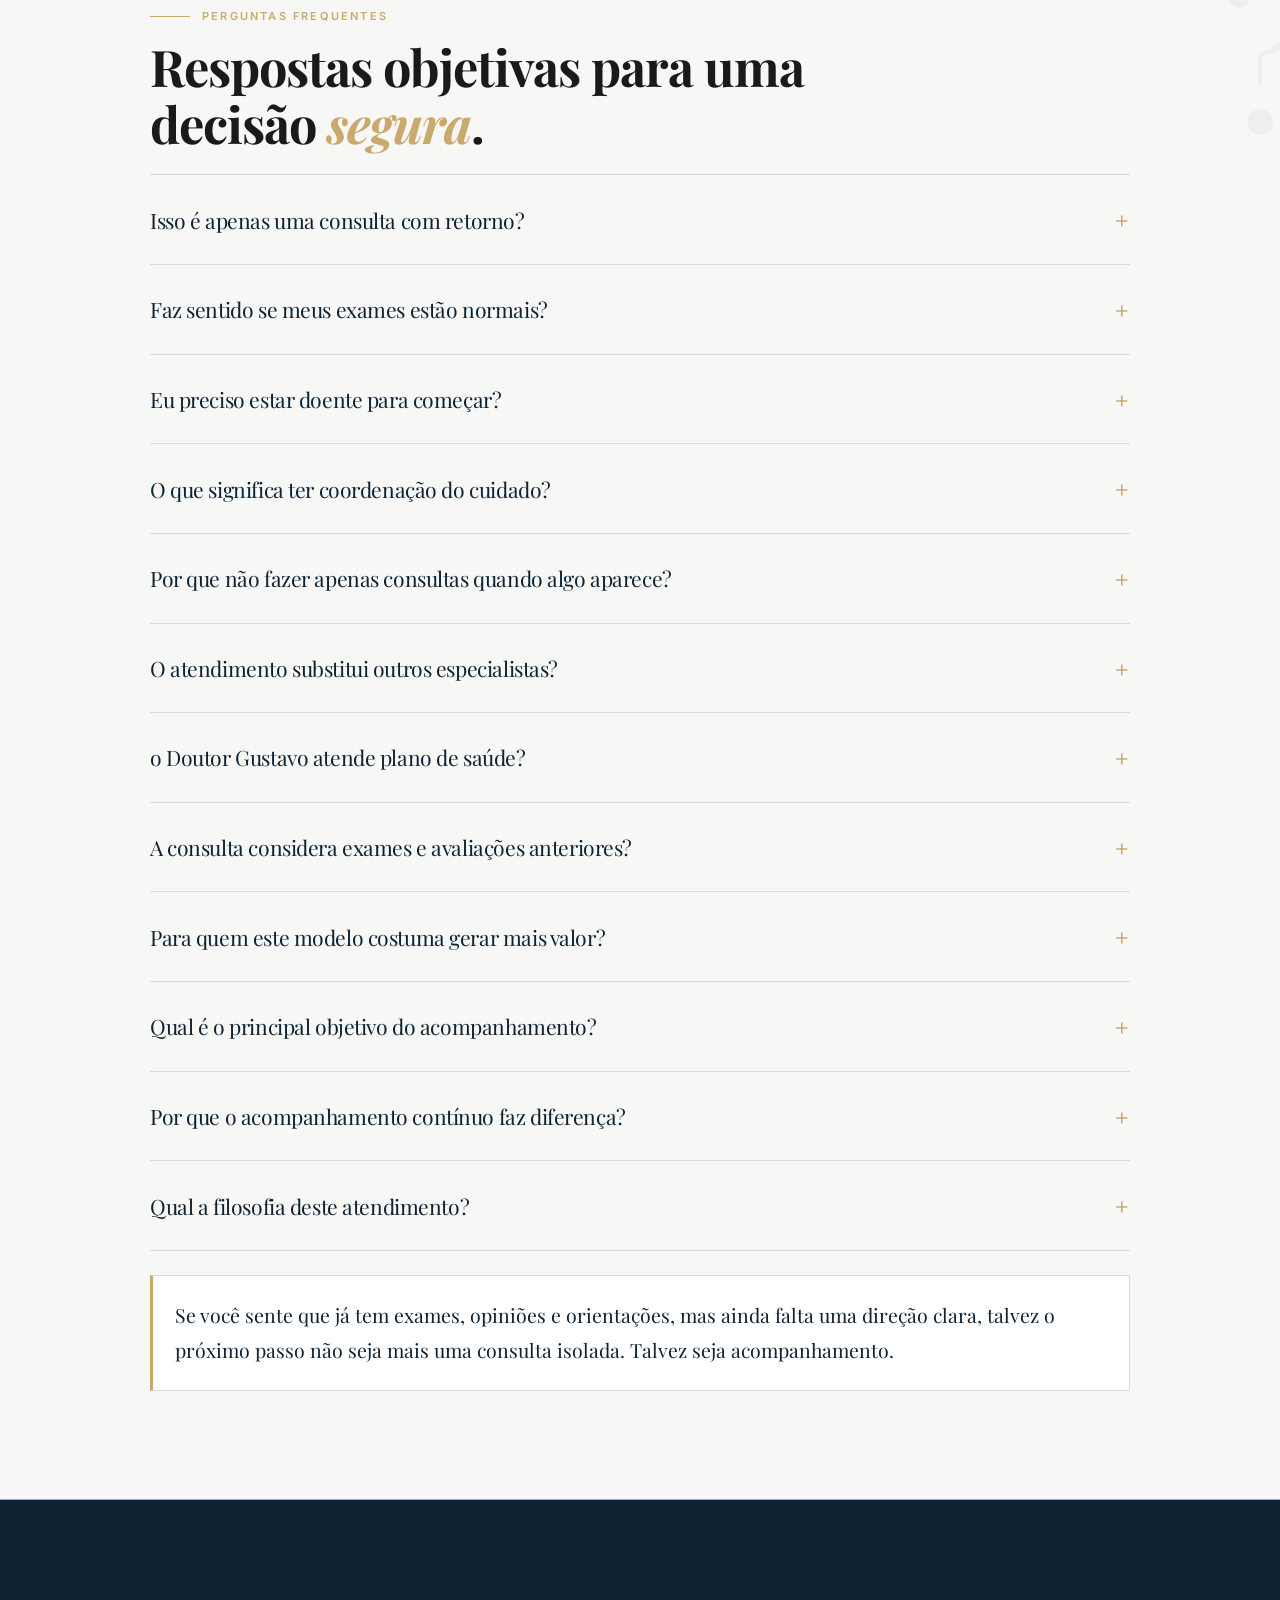
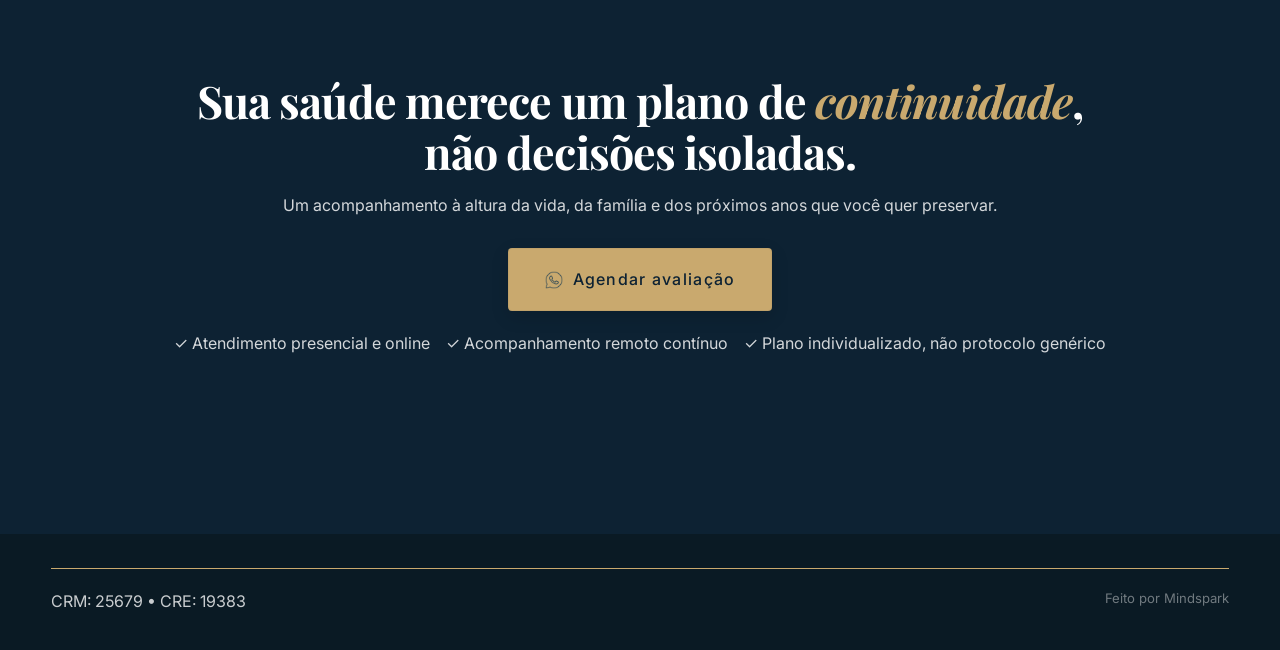
==== commit 2d2da185: "Revisão 06_06" ====
--- a/index-b.html
+++ b/index-b.html
@@ -14,7 +14,7 @@
   <nav class="topbar" aria-label="Barra principal">
     <div class="topbar__inner">
       <p class="brand"><span>✚</span> Dr. Gustavo Guerra</p>
-      <a class="btn btn--primary btn--wa" href="https://wa.me/5500000000000" target="_blank" rel="noopener noreferrer"><span class="btn__icon" aria-hidden="true"><svg viewBox="0 0 24 24" fill="none"><path d="M20.2 12.1c0 4.5-3.7 8.2-8.2 8.2-1.4 0-2.8-.4-4-.9L3.7 21l1.5-4.2c-.7-1.3-1-2.7-1-4.2 0-4.5 3.7-8.2 8.2-8.2s8.2 3.7 8.2 8.2Z"></path><path d="M9.2 8.9c.2-.4.4-.4.6-.4h.5c.2 0 .4 0 .5.4l.8 2c.1.2.1.4 0 .6l-.4.5c-.1.1-.2.2-.1.4.3.6.8 1.1 1.4 1.6.5.4 1 .7 1.6.9.2.1.3 0 .4-.1l.5-.6c.2-.2.4-.2.6-.1l1.9.9c.3.1.4.3.4.5v.5c0 .2 0 .4-.4.6-.5.3-1 .5-1.6.5-1 0-2-.4-3-.9-1-.5-1.9-1.3-2.7-2.1-.8-.8-1.5-1.7-2-2.7-.5-1-.8-2-.8-3 0-.6.2-1.2.4-1.7Z"></path></svg></span><span>Agendar avaliação</span></a>
+      <a class="btn btn--primary btn--wa" href="https://wa.me/5500000000000" target="_blank" rel="noopener noreferrer"><span class="btn__icon" aria-hidden="true"><!-- SVG original: <svg viewBox="0 0 24 24" fill="none"><path d="M20.2 12.1c0 4.5-3.7 8.2-8.2 8.2-1.4 0-2.8-.4-4-.9L3.7 21l1.5-4.2c-.7-1.3-1-2.7-1-4.2 0-4.5 3.7-8.2 8.2-8.2s8.2 3.7 8.2 8.2Z"></path><path d="M9.2 8.9c.2-.4.4-.4.6-.4h.5c.2 0 .4 0 .5.4l.8 2c.1.2.1.4 0 .6l-.4.5c-.1.1-.2.2-.1.4.3.6.8 1.1 1.4 1.6.5.4 1 .7 1.6.9.2.1.3 0 .4-.1l.5-.6c.2-.2.4-.2.6-.1l1.9.9c.3.1.4.3.4.5v.5c0 .2 0 .4-.4.6-.5.3-1 .5-1.6.5-1 0-2-.4-3-.9-1-.5-1.9-1.3-2.7-2.1-.8-.8-1.5-1.7-2-2.7-.5-1-.8-2-.8-3 0-.6.2-1.2.4-1.7Z"></path></svg> --><img src="midias/icones/whatsapp.png" alt=""></span><span>Agendar avaliação</span></a>
     </div>
   </nav>
 
@@ -30,7 +30,7 @@
           </h1>
           <p class="hero__subtitle">Sua saúde não precisa apenas de mais exames. Precisa de direção clínica contínua: um modelo de acompanhamento médico estratégico para entender sua história, antecipar riscos e preservar energia, performance, autonomia e qualidade de vida ao longo do tempo.</p>
           <div class="hero__actions">
-            <a class="btn btn--primary btn--wa" href="https://wa.me/5500000000000" target="_blank" rel="noopener noreferrer"><span class="btn__icon" aria-hidden="true"><svg viewBox="0 0 24 24" fill="none"><path d="M20.2 12.1c0 4.5-3.7 8.2-8.2 8.2-1.4 0-2.8-.4-4-.9L3.7 21l1.5-4.2c-.7-1.3-1-2.7-1-4.2 0-4.5 3.7-8.2 8.2-8.2s8.2 3.7 8.2 8.2Z"></path><path d="M9.2 8.9c.2-.4.4-.4.6-.4h.5c.2 0 .4 0 .5.4l.8 2c.1.2.1.4 0 .6l-.4.5c-.1.1-.2.2-.1.4.3.6.8 1.1 1.4 1.6.5.4 1 .7 1.6.9.2.1.3 0 .4-.1l.5-.6c.2-.2.4-.2.6-.1l1.9.9c.3.1.4.3.4.5v.5c0 .2 0 .4-.4.6-.5.3-1 .5-1.6.5-1 0-2-.4-3-.9-1-.5-1.9-1.3-2.7-2.1-.8-.8-1.5-1.7-2-2.7-.5-1-.8-2-.8-3 0-.6.2-1.2.4-1.7Z"></path></svg></span><span>Quero entender meu caso</span></a>
+            <a class="btn btn--primary btn--wa" href="https://wa.me/5500000000000" target="_blank" rel="noopener noreferrer"><span class="btn__icon" aria-hidden="true"><!-- SVG original: <svg viewBox="0 0 24 24" fill="none"><path d="M20.2 12.1c0 4.5-3.7 8.2-8.2 8.2-1.4 0-2.8-.4-4-.9L3.7 21l1.5-4.2c-.7-1.3-1-2.7-1-4.2 0-4.5 3.7-8.2 8.2-8.2s8.2 3.7 8.2 8.2Z"></path><path d="M9.2 8.9c.2-.4.4-.4.6-.4h.5c.2 0 .4 0 .5.4l.8 2c.1.2.1.4 0 .6l-.4.5c-.1.1-.2.2-.1.4.3.6.8 1.1 1.4 1.6.5.4 1 .7 1.6.9.2.1.3 0 .4-.1l.5-.6c.2-.2.4-.2.6-.1l1.9.9c.3.1.4.3.4.5v.5c0 .2 0 .4-.4.6-.5.3-1 .5-1.6.5-1 0-2-.4-3-.9-1-.5-1.9-1.3-2.7-2.1-.8-.8-1.5-1.7-2-2.7-.5-1-.8-2-.8-3 0-.6.2-1.2.4-1.7Z"></path></svg> --><img src="midias/icones/whatsapp.png" alt=""></span><span>Quero entender meu caso</span></a>
             <span class="hero__cta-divider" aria-hidden="true"></span>
             <a class="btn btn--outline" href="#metodo">Conhecer o método</a>
           </div>
@@ -38,7 +38,7 @@
 
         <div class="hero__visual">
           <figure class="hero__photo">
-            <img src="https://images.unsplash.com/photo-1559839734-2b71ea197ec2?auto=format&fit=crop&w=1000&q=80" alt="Médico em retrato profissional" loading="lazy"> <!-- REPLACE WITH: Dr. Gustavo Guerra official photo -->
+            <img src="midias/dr-gustavo-1.png" alt="Dr. Gustavo Guerra em retrato profissional" loading="lazy">
           </figure>
           <aside class="hero__card">
             <h2>Mais do que reduzir riscos, o plano busca devolver controle sobre como você vive.</h2>
@@ -112,22 +112,22 @@
         </div>
         <div class="grid grid--2 method-pillars">
           <article class="card" data-reveal>
-            <span class="card__icon" aria-hidden="true"><svg viewBox="0 0 24 24" fill="none"><polyline points="4,14 9,9 13,13 20,6"></polyline><path d="M20 11V6H15"></path></svg></span>
+            <span class="card__icon" aria-hidden="true"><!-- SVG original: <svg viewBox="0 0 24 24" fill="none"><polyline points="4,14 9,9 13,13 20,6"></polyline><path d="M20 11V6H15"></path></svg> --><img src="midias/icones/monitoramento.png" alt=""></span>
             <h3>Monitoramento longitudinal</h3>
             <p>Acompanhamento contínuo da evolução clínica para detectar mudanças precoces antes que se transformem em doença estabelecida.</p>
           </article>
           <article class="card" data-reveal>
-            <span class="card__icon" aria-hidden="true"><svg viewBox="0 0 24 24" fill="none"><circle cx="11" cy="11" r="7"></circle><path d="M21 21l-4.3-4.3"></path><path d="M11 8v3l2 2"></path></svg></span>
+            <span class="card__icon" aria-hidden="true"><!-- SVG original: <svg viewBox="0 0 24 24" fill="none"><circle cx="11" cy="11" r="7"></circle><path d="M21 21l-4.3-4.3"></path><path d="M11 8v3l2 2"></path></svg> --><img src="midias/icones/raciocinio-clinico.png" alt=""></span>
             <h3>Raciocínio clínico aprofundado</h3>
             <p>Análise integrada de sintomas, exames, metabolismo e fatores de risco, indo além da interpretação isolada de resultados laboratoriais.</p>
           </article>
           <article class="card" data-reveal>
-            <span class="card__icon" aria-hidden="true"><svg viewBox="0 0 24 24" fill="none"><rect x="4" y="4" width="7" height="7"></rect><rect x="13" y="4" width="7" height="7"></rect><rect x="4" y="13" width="7" height="7"></rect><rect x="13" y="13" width="7" height="7"></rect></svg></span>
+            <span class="card__icon" aria-hidden="true"><!-- SVG original: <svg viewBox="0 0 24 24" fill="none"><rect x="4" y="4" width="7" height="7"></rect><rect x="13" y="4" width="7" height="7"></rect><rect x="4" y="13" width="7" height="7"></rect><rect x="13" y="13" width="7" height="7"></rect></svg> --><img src="midias/icones/saude-performance.png" alt=""></span>
             <h3>Saúde, performance e longevidade</h3>
             <p>Estratégias para sono, estresse, composição corporal, alimentação, condicionamento físico, saúde hormonal e preservação cognitiva.</p>
           </article>
           <article class="card" data-reveal>
-            <span class="card__icon" aria-hidden="true"><svg viewBox="0 0 24 24" fill="none"><path d="M12 3l7 3v6c0 5-3.5 8-7 9-3.5-1-7-4-7-9V6l7-3z"></path><path d="M12 8v4l2 2"></path></svg></span>
+            <span class="card__icon" aria-hidden="true"><!-- SVG original: <svg viewBox="0 0 24 24" fill="none"><path d="M12 3l7 3v6c0 5-3.5 8-7 9-3.5-1-7-4-7-9V6l7-3z"></path><path d="M12 8v4l2 2"></path></svg> --><img src="midias/icones/presenca-clinica.png" alt=""></span>
             <h3>Presença clínica contínua</h3>
             <p>Suporte remoto estruturado para ajustes precoces, reavaliações e acompanhamento próximo da sua evolução real.</p>
           </article>
@@ -148,8 +148,8 @@
           </article>
           <article class="process__step" data-reveal>
             <span>02</span>
-            <h3>Consulta inicial integrada</h3>
-            <p>Avaliação extensa para compreender o paciente de forma global, e não apenas interpretar exames isolados.</p>
+            <h3>Consulta inicial</h3>
+            <p>Avaliação extensa para compreender o paciente de forma global, levando em consideração informações de multiplas especialidades e não apenas interpretar exames isolados.</p>
           </article>
           <article class="process__step" data-reveal>
             <span>03</span>
@@ -172,27 +172,27 @@
         <p class="section-lead" data-reveal>A diferença está na forma como as decisões são construídas: com contexto, continuidade e prioridade clínica. Menos improviso. Mais direção. Menos espera pelo problema aparecer.</p>
         <div class="grid grid--2">
           <article class="card" data-reveal>
-            <span class="card__icon" aria-hidden="true"><svg viewBox="0 0 24 24" fill="none"><rect x="6" y="4" width="12" height="16"></rect><path d="M9 9h6M9 13h6"></path></svg></span>
-            <h3>Pré-avaliação antes da primeira consulta</h3>
+            <span class="card__icon" aria-hidden="true"><!-- SVG original: <svg viewBox="0 0 24 24" fill="none"><rect x="6" y="4" width="12" height="16"></rect><path d="M9 9h6M9 13h6"></path></svg> --><img src="midias/icones/pre-consulta.png" alt=""></span>
+            <h3 class="card__title--single-line">Pré-consulta antes do primeiro atendimento</h3>
             <p>A consulta já começa com contexto clínico estruturado, permitindo maior profundidade e objetividade na tomada de decisão.</p>
           </article>
           <article class="card" data-reveal>
-            <span class="card__icon" aria-hidden="true"><svg viewBox="0 0 24 24" fill="none"><path d="M4 18l7-7 4 4 5-5"></path><path d="M15 10h5v5"></path></svg></span>
+            <span class="card__icon" aria-hidden="true"><!-- SVG original: <svg viewBox="0 0 24 24" fill="none"><path d="M4 18l7-7 4 4 5-5"></path><path d="M15 10h5v5"></path></svg> --><img src="midias/icones/personalizacao.png" alt=""></span>
             <h3>Personalização real</h3>
             <p>Sem protocolos genéricos. Cada estratégia é priorizada conforme impacto clínico, individualidade biológica e objetivos pessoais.</p>
           </article>
           <article class="card" data-reveal>
-            <span class="card__icon" aria-hidden="true"><svg viewBox="0 0 24 24" fill="none"><path d="M20 11a8 8 0 0 0-14-5"></path><path d="M4 13a8 8 0 0 0 14 5"></path><path d="M3 5v4h4"></path><path d="M21 19v-4h-4"></path></svg></span>
+            <span class="card__icon" aria-hidden="true"><!-- SVG original: <svg viewBox="0 0 24 24" fill="none"><path d="M20 11a8 8 0 0 0-14-5"></path><path d="M4 13a8 8 0 0 0 14 5"></path><path d="M3 5v4h4"></path><path d="M21 19v-4h-4"></path></svg> --><img src="midias/icones/continuidade.png" alt=""></span>
             <h3>Continuidade assistida</h3>
             <p>Canal dedicado para acompanhamento entre consultas, ajustes precoces e maior proximidade clínica ao longo da jornada.</p>
           </article>
           <article class="card" data-reveal>
-            <span class="card__icon" aria-hidden="true"><svg viewBox="0 0 24 24" fill="none"><path d="M12 3l7 3v6c0 5-3.5 8-7 9-3.5-1-7-4-7-9V6l7-3z"></path><path d="M9 12l2 2 4-4"></path></svg></span>
+            <span class="card__icon" aria-hidden="true"><!-- SVG original: <svg viewBox="0 0 24 24" fill="none"><path d="M12 3l7 3v6c0 5-3.5 8-7 9-3.5-1-7-4-7-9V6l7-3z"></path><path d="M9 12l2 2 4-4"></path></svg> --><img src="midias/icones/prevencao.png" alt=""></span>
             <h3>Prevenção estratégica</h3>
             <p>Foco em reduzir risco futuro e preservar função cognitiva, capacidade física e qualidade de vida ao longo do envelhecimento.</p>
           </article>
           <article class="card card--wide" data-reveal>
-            <span class="card__icon" aria-hidden="true"><svg viewBox="0 0 24 24" fill="none"><path d="M8 6h8M8 12h8M8 18h8"></path><path d="M4 6h.01M4 12h.01M4 18h.01"></path><path d="M20 6h.01M20 12h.01M20 18h.01"></path></svg></span>
+            <span class="card__icon" aria-hidden="true"><!-- SVG original: <svg viewBox="0 0 24 24" fill="none"><path d="M8 6h8M8 12h8M8 18h8"></path><path d="M4 6h.01M4 12h.01M4 18h.01"></path><path d="M20 6h.01M20 12h.01M20 18h.01"></path></svg> --><img src="midias/icones/integracao-clinica.png" alt=""></span>
             <h3>Integração clínica</h3>
             <p>Coordenação do cuidado com outros especialistas quando necessário, evitando fragmentação, ruído e perda de direção terapêutica.</p>
           </article>
@@ -203,27 +203,30 @@
     <section class="section section--graphite" id="autoridade">
       <div class="container authority-layout reveal-group">
         <figure class="authority-photo" data-reveal>
-          <img src="https://images.unsplash.com/photo-1612349317150-e413f6a5b16d?auto=format&fit=crop&w=900&q=80" alt="Retrato profissional de médico" loading="lazy"> <!-- REPLACE WITH: Dr. Gustavo Guerra official photo -->
+          <img src="midias/dr-gustavo-2.png" alt="Dr. Gustavo Guerra em jaleco" loading="lazy">
         </figure>
         <div>
           <p class="eyebrow" data-reveal>Quem acompanha sua jornada</p>
           <h2 data-reveal>Excelência técnica com medicina <em>centrada na pessoa</em>.</h2>
           <article class="box box--dark" data-reveal>
-            <p>A prática clínica une evidência científica, atualização contínua e raciocínio aprofundado para enxergar o paciente de forma integrada. Mais do que tratar doenças, o objetivo é construir clareza, previsibilidade e estratégia em saúde.</p>
+            <p>A prática clínica une evidência científica, atualização contínua e raciocínio aprofundado para enxergar o paciente de forma completa. Mais do que tratar doenças, o objetivo é construir clareza, previsibilidade e estratégia em saúde.</p>
           </article>
           <ul class="credentials-list" data-reveal>
-            <li>Clínica Médica pelo HGWA</li>
+            <li>Médico especialista em clinica médica</li>
             <li>Medicina baseada em evidências</li>
             <li>Atualização científica contínua</li>
             <li>Raciocínio clínico aprofundado</li>
-            <li>Visão integrada do paciente</li>
-            <li>Acompanhamento longitudinal</li>
+            <li>Ampla rede de especialistas</li>
+            <li>Excelente capacidade de traduzir incertezas</li>
+            <li>Coordenação clínica: juntando evidências de diferentes áreas para sua saúde.</li>
+            <li>Médico centrado no paciente</li>
+            <li>Escuta ativa</li>
             <li>Tomada de decisão com base em evidências</li>
           </ul>
           <blockquote data-reveal>
-            <span>“</span>
+
             Exames mostram momentos. Acompanhamento revela trajetórias.
-            <cite>Dr. Gustavo Guerra — Clínica Médica, HGWA</cite>
+            <cite>Dr. Gustavo Guerra</cite>
           </blockquote>
         </div>
       </div>
@@ -258,6 +261,10 @@
             <summary><span>O atendimento substitui outros especialistas?</span></summary>
             <p>Não. Ele ajuda a integrar condutas de diferentes especialistas dentro de uma visão única, evitando ruído e decisões desconectadas.</p>
           </details>
+           <details class="accordion__item">
+            <summary><span>o Doutor Gustavo atende plano de saúde?</span></summary>
+            <p>Os planos de saúde são estruturados para remunerar atos médicos isolados. O acompanhamento é realizado de forma particular, pois garante a liberdade necessária para oferecer um cuidado verdadeiramente personalizado, profundo e contínuo, centrado não apenas no tratamento de doenças, mas na preservação da autonomia, da funcionalidade, da qualidade de vida e da segurança em saúde ao longo do tempo.</p>
+          </details>
           <details class="accordion__item">
             <summary><span>A consulta considera exames e avaliações anteriores?</span></summary>
             <p>Sim. Histórico clínico, exames prévios, sintomas, rotina e objetivos pessoais são analisados em conjunto para decisões mais precisas.</p>
@@ -277,6 +284,8 @@
           <details class="accordion__item">
             <summary><span>Qual a filosofia deste atendimento?</span></summary>
             <p>Exames mostram momentos. Acompanhamento revela trajetórias.</p>
+
+            <p>Os planos de saúde são estruturados para remunerar atos médicos isolados. O acompanhamento é realizado de forma particular, pois garante a liberdade necessária para oferecer um cuidado verdadeiramente personalizado, profundo e contínuo, centrado não apenas no tratamento de doenças, mas na preservação da autonomia, da funcionalidade, da qualidade de vida e da segurança em saúde ao longo do tempo.</p>
           </details>
           <p class="closing">Se você sente que já tem exames, opiniões e orientações, mas ainda falta uma direção clara, talvez o próximo passo não seja mais uma consulta isolada. Talvez seja acompanhamento.</p>
         </div>
@@ -288,7 +297,7 @@
     <div class="container narrow cta__inner">
       <h2>Sua saúde merece um plano de <em>continuidade</em>, não decisões isoladas.</h2>
       <p>Um acompanhamento à altura da vida, da família e dos próximos anos que você quer preservar.</p>
-      <a class="btn btn--primary btn--wa" href="https://wa.me/5500000000000" target="_blank" rel="noopener noreferrer"><span class="btn__icon" aria-hidden="true"><svg viewBox="0 0 24 24" fill="none"><path d="M20.2 12.1c0 4.5-3.7 8.2-8.2 8.2-1.4 0-2.8-.4-4-.9L3.7 21l1.5-4.2c-.7-1.3-1-2.7-1-4.2 0-4.5 3.7-8.2 8.2-8.2s8.2 3.7 8.2 8.2Z"></path><path d="M9.2 8.9c.2-.4.4-.4.6-.4h.5c.2 0 .4 0 .5.4l.8 2c.1.2.1.4 0 .6l-.4.5c-.1.1-.2.2-.1.4.3.6.8 1.1 1.4 1.6.5.4 1 .7 1.6.9.2.1.3 0 .4-.1l.5-.6c.2-.2.4-.2.6-.1l1.9.9c.3.1.4.3.4.5v.5c0 .2 0 .4-.4.6-.5.3-1 .5-1.6.5-1 0-2-.4-3-.9-1-.5-1.9-1.3-2.7-2.1-.8-.8-1.5-1.7-2-2.7-.5-1-.8-2-.8-3 0-.6.2-1.2.4-1.7Z"></path></svg></span><span>Agendar avaliação</span></a>
+      <a class="btn btn--primary btn--wa" href="https://wa.me/5500000000000" target="_blank" rel="noopener noreferrer"><span class="btn__icon" aria-hidden="true"><!-- SVG original: <svg viewBox="0 0 24 24" fill="none"><path d="M20.2 12.1c0 4.5-3.7 8.2-8.2 8.2-1.4 0-2.8-.4-4-.9L3.7 21l1.5-4.2c-.7-1.3-1-2.7-1-4.2 0-4.5 3.7-8.2 8.2-8.2s8.2 3.7 8.2 8.2Z"></path><path d="M9.2 8.9c.2-.4.4-.4.6-.4h.5c.2 0 .4 0 .5.4l.8 2c.1.2.1.4 0 .6l-.4.5c-.1.1-.2.2-.1.4.3.6.8 1.1 1.4 1.6.5.4 1 .7 1.6.9.2.1.3 0 .4-.1l.5-.6c.2-.2.4-.2.6-.1l1.9.9c.3.1.4.3.4.5v.5c0 .2 0 .4-.4.6-.5.3-1 .5-1.6.5-1 0-2-.4-3-.9-1-.5-1.9-1.3-2.7-2.1-.8-.8-1.5-1.7-2-2.7-.5-1-.8-2-.8-3 0-.6.2-1.2.4-1.7Z"></path></svg> --><img src="midias/icones/whatsapp.png" alt=""></span><span>Agendar avaliação</span></a>
       <ul class="trust-signals">
         <li>✓ Atendimento presencial e online</li>
         <li>✓ Acompanhamento remoto contínuo</li>
@@ -300,7 +309,7 @@
   <footer class="footer">
     <div class="container footer__inner">
       <p>CRM: 25679 • CRE: 19383</p>
-      <p>Evidence-based medicine. Purpose-based care.</p>
+      <p class="footer__credit">Feito por <a href="https://www.instagram.com/mindspark.ag/" target="_blank" rel="noopener noreferrer nofollow">Mindspark</a></p>
     </div>
   </footer>
 
--- a/styles-b.css
+++ b/styles-b.css
@@ -251,6 +251,7 @@
   width: 100%;
   height: 100%;
   object-fit: cover;
+  object-position: center 8%;
   filter: grayscale(42%) saturate(75%);
 }
 
@@ -526,6 +527,13 @@
   stroke-width: 1.5;
 }
 
+.card__icon img {
+  width: 32px;
+  height: 32px;
+  object-fit: contain;
+  display: block;
+}
+
 .card h3 {
   font-size: 17px;
   font-family: "Inter", sans-serif;
@@ -537,6 +545,11 @@
 
 .card p {
   color: #4a4a4a;
+}
+
+.card__title--single-line {
+  max-width: none;
+  white-space: nowrap;
 }
 
 .js-reveal [data-reveal] {
@@ -860,6 +873,13 @@
   stroke-width: 1.5;
 }
 
+.btn__icon img {
+  width: 18px;
+  height: 18px;
+  object-fit: contain;
+  display: block;
+}
+
 .btn--primary {
   background: var(--gold);
   border: 1px solid rgba(0, 0, 0, 0.04);
@@ -915,6 +935,20 @@
   flex-wrap: wrap;
 }
 
+.footer__credit {
+  color: rgba(255, 255, 255, 0.42);
+  font-size: 0.82rem;
+}
+
+.footer__credit a {
+  color: inherit;
+  text-decoration: none;
+}
+
+.footer__credit a:hover {
+  color: rgba(255, 255, 255, 0.68);
+}
+
 @media (max-width: 1100px) {
   .hero__grid,
   .authority-layout,
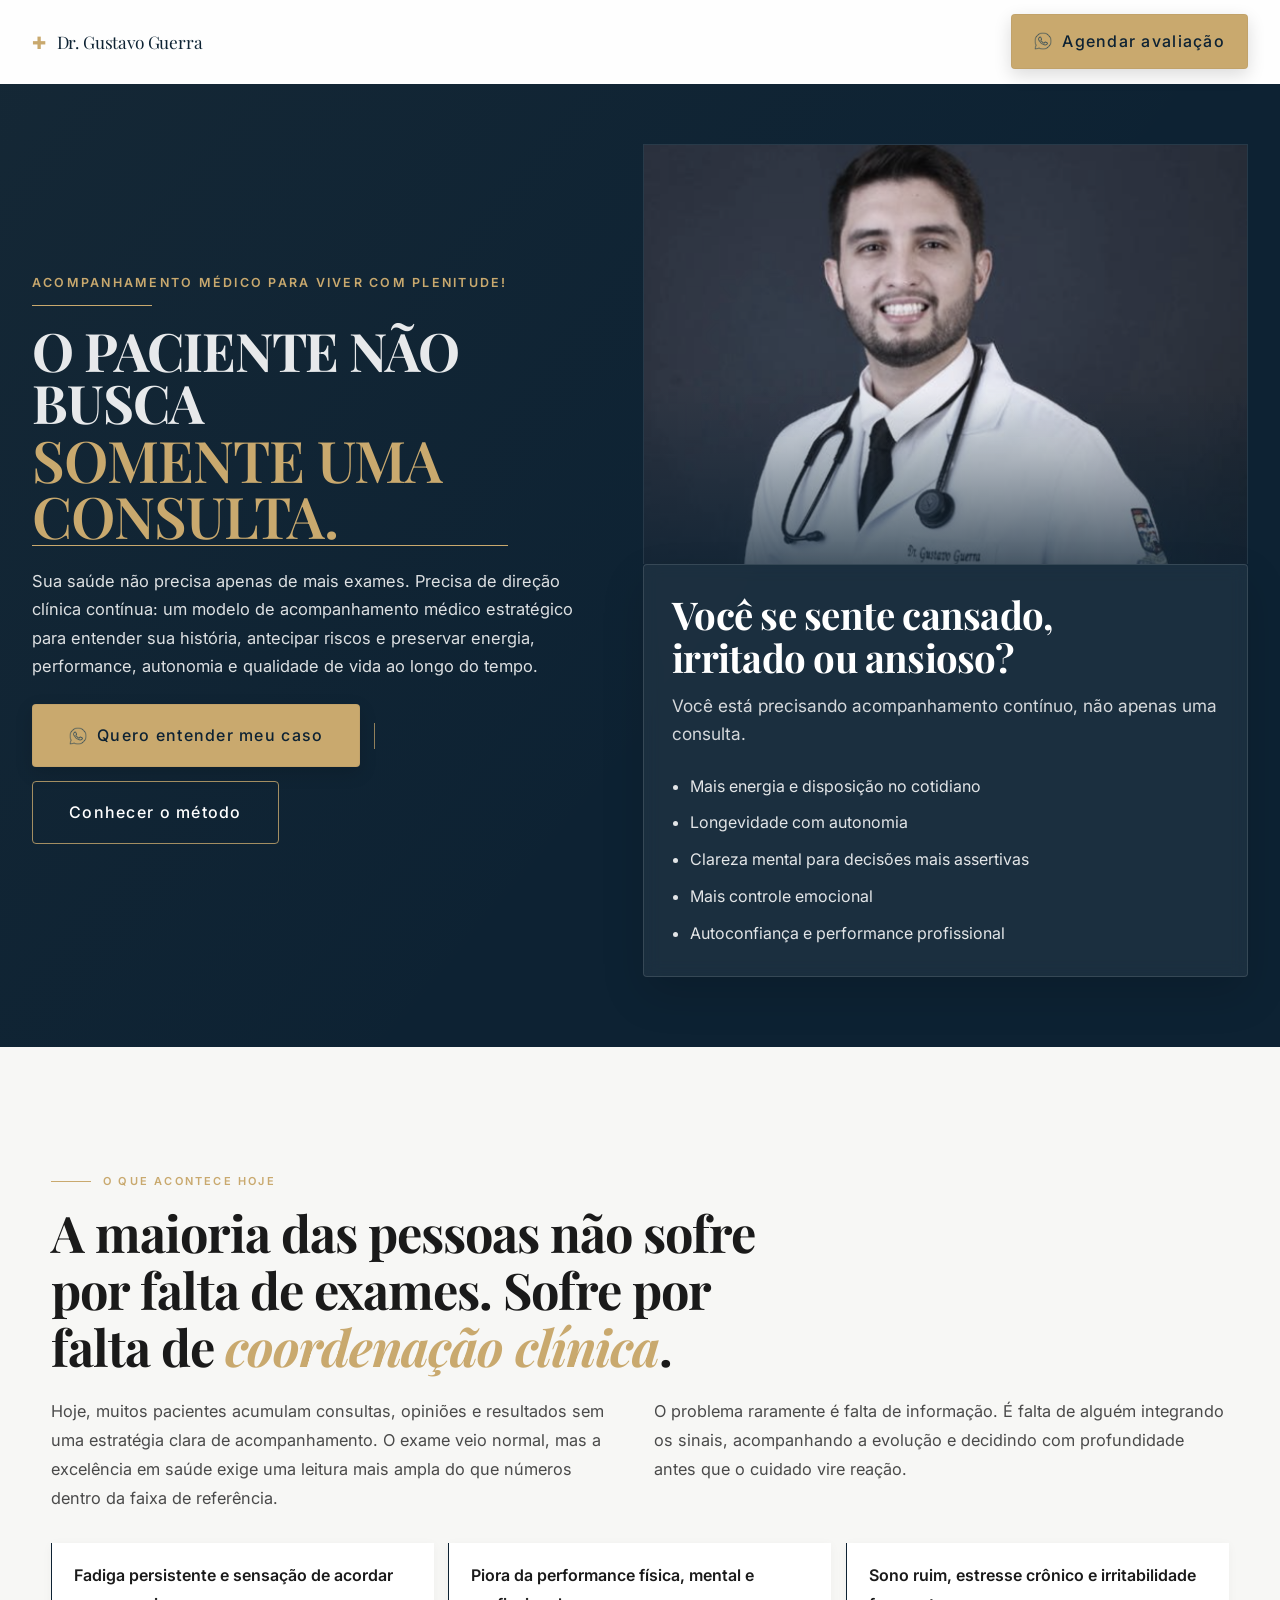
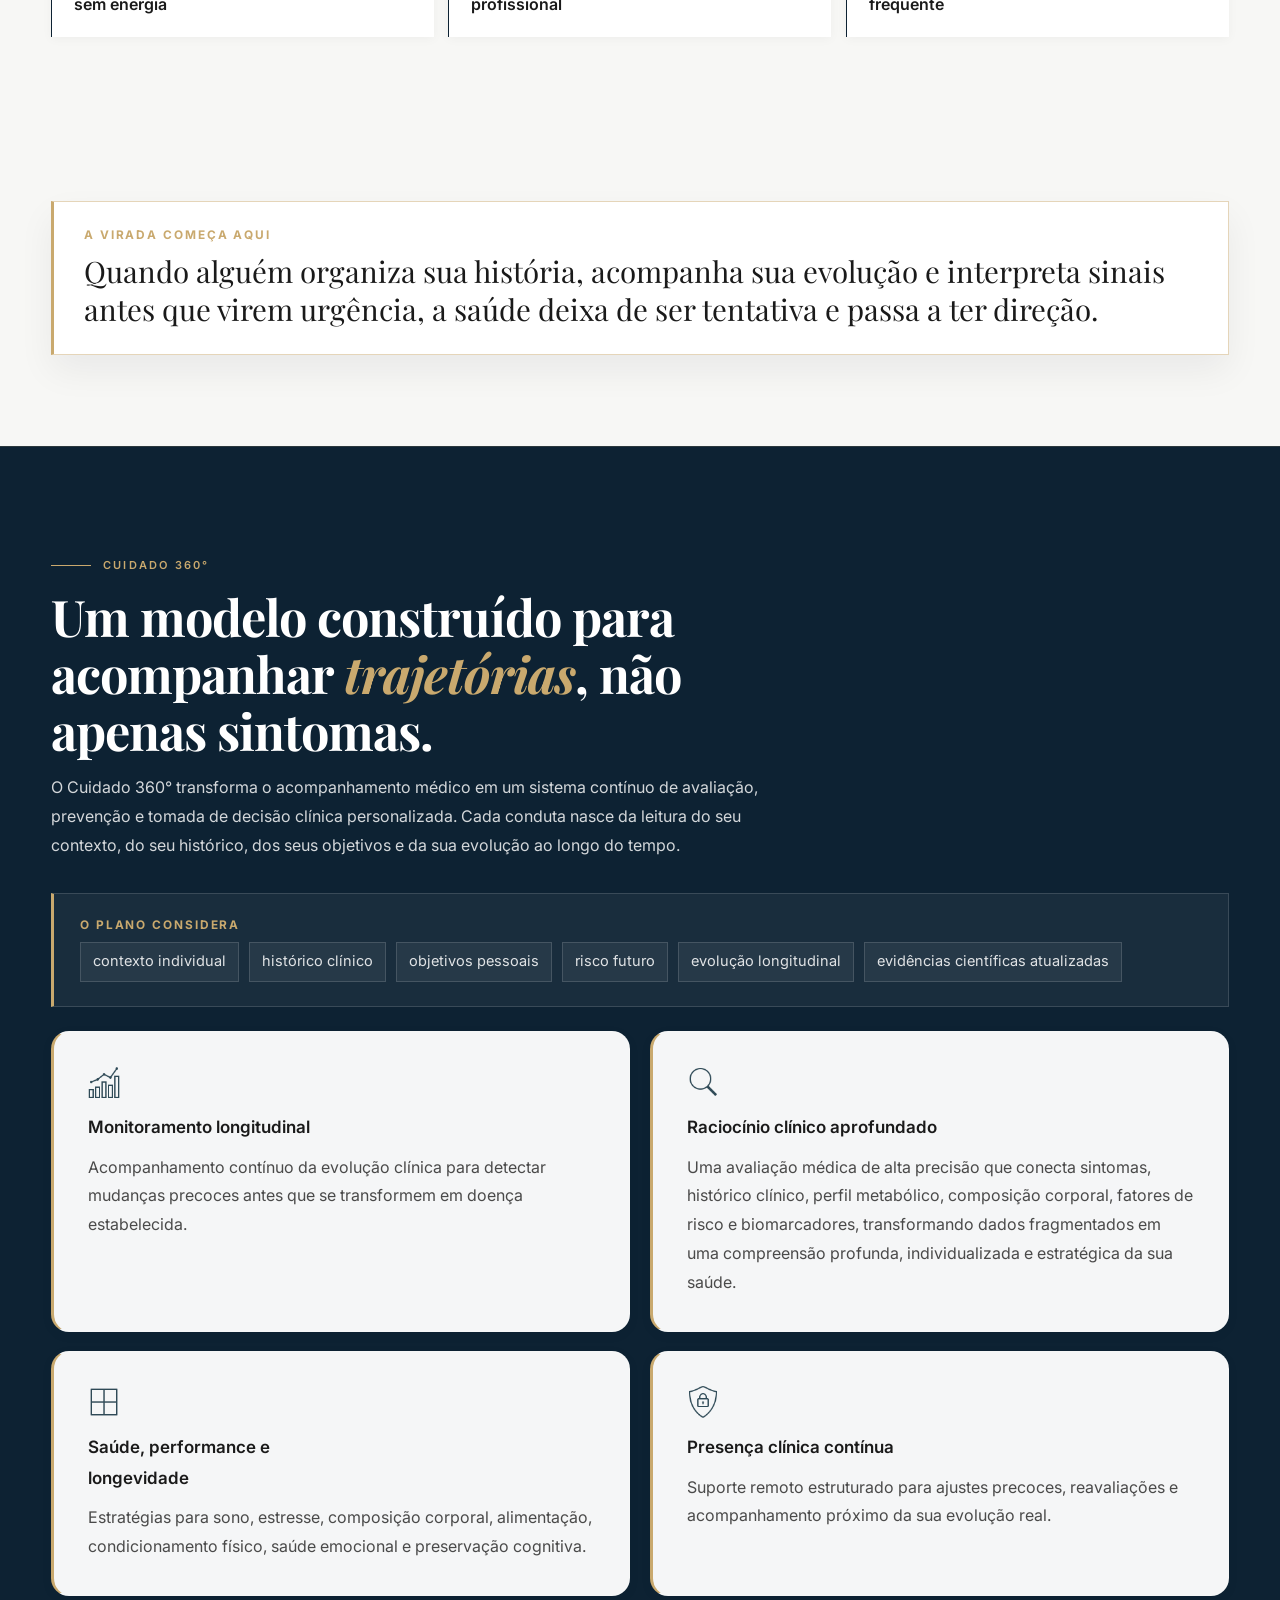
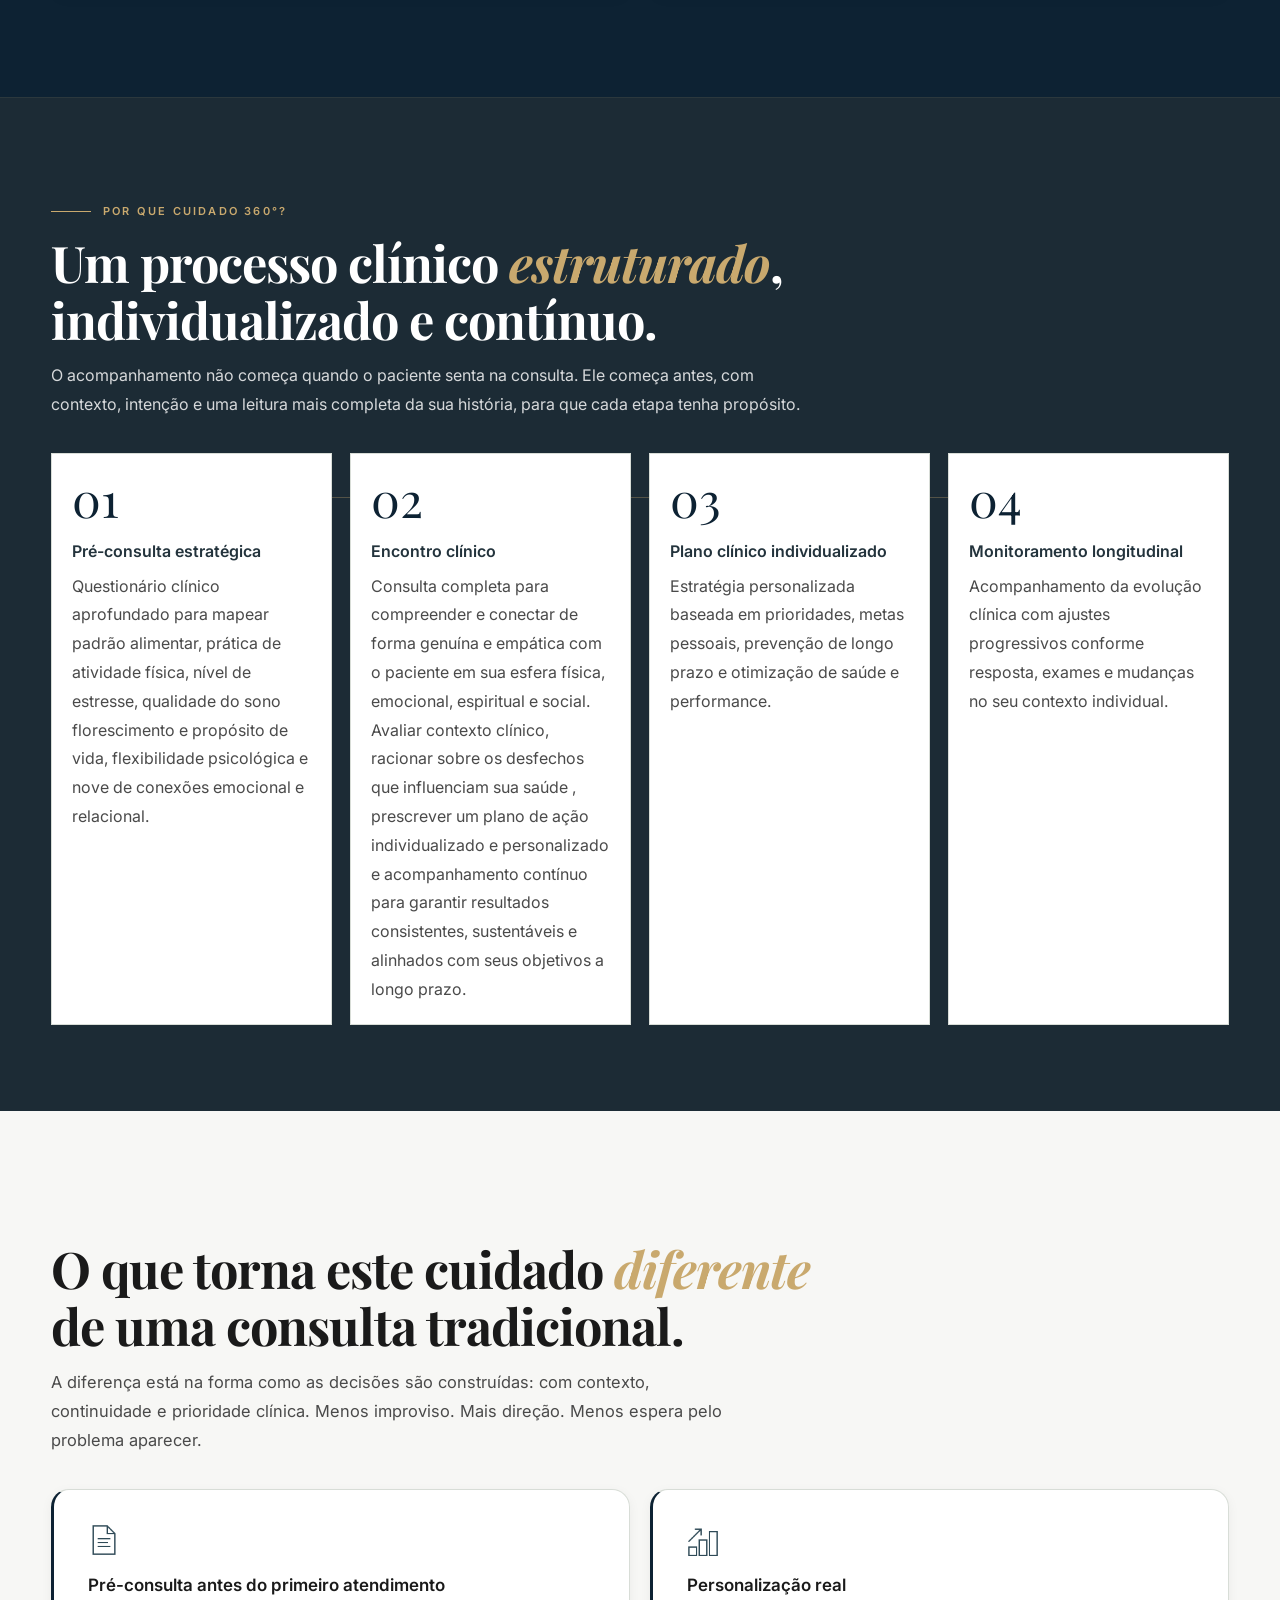
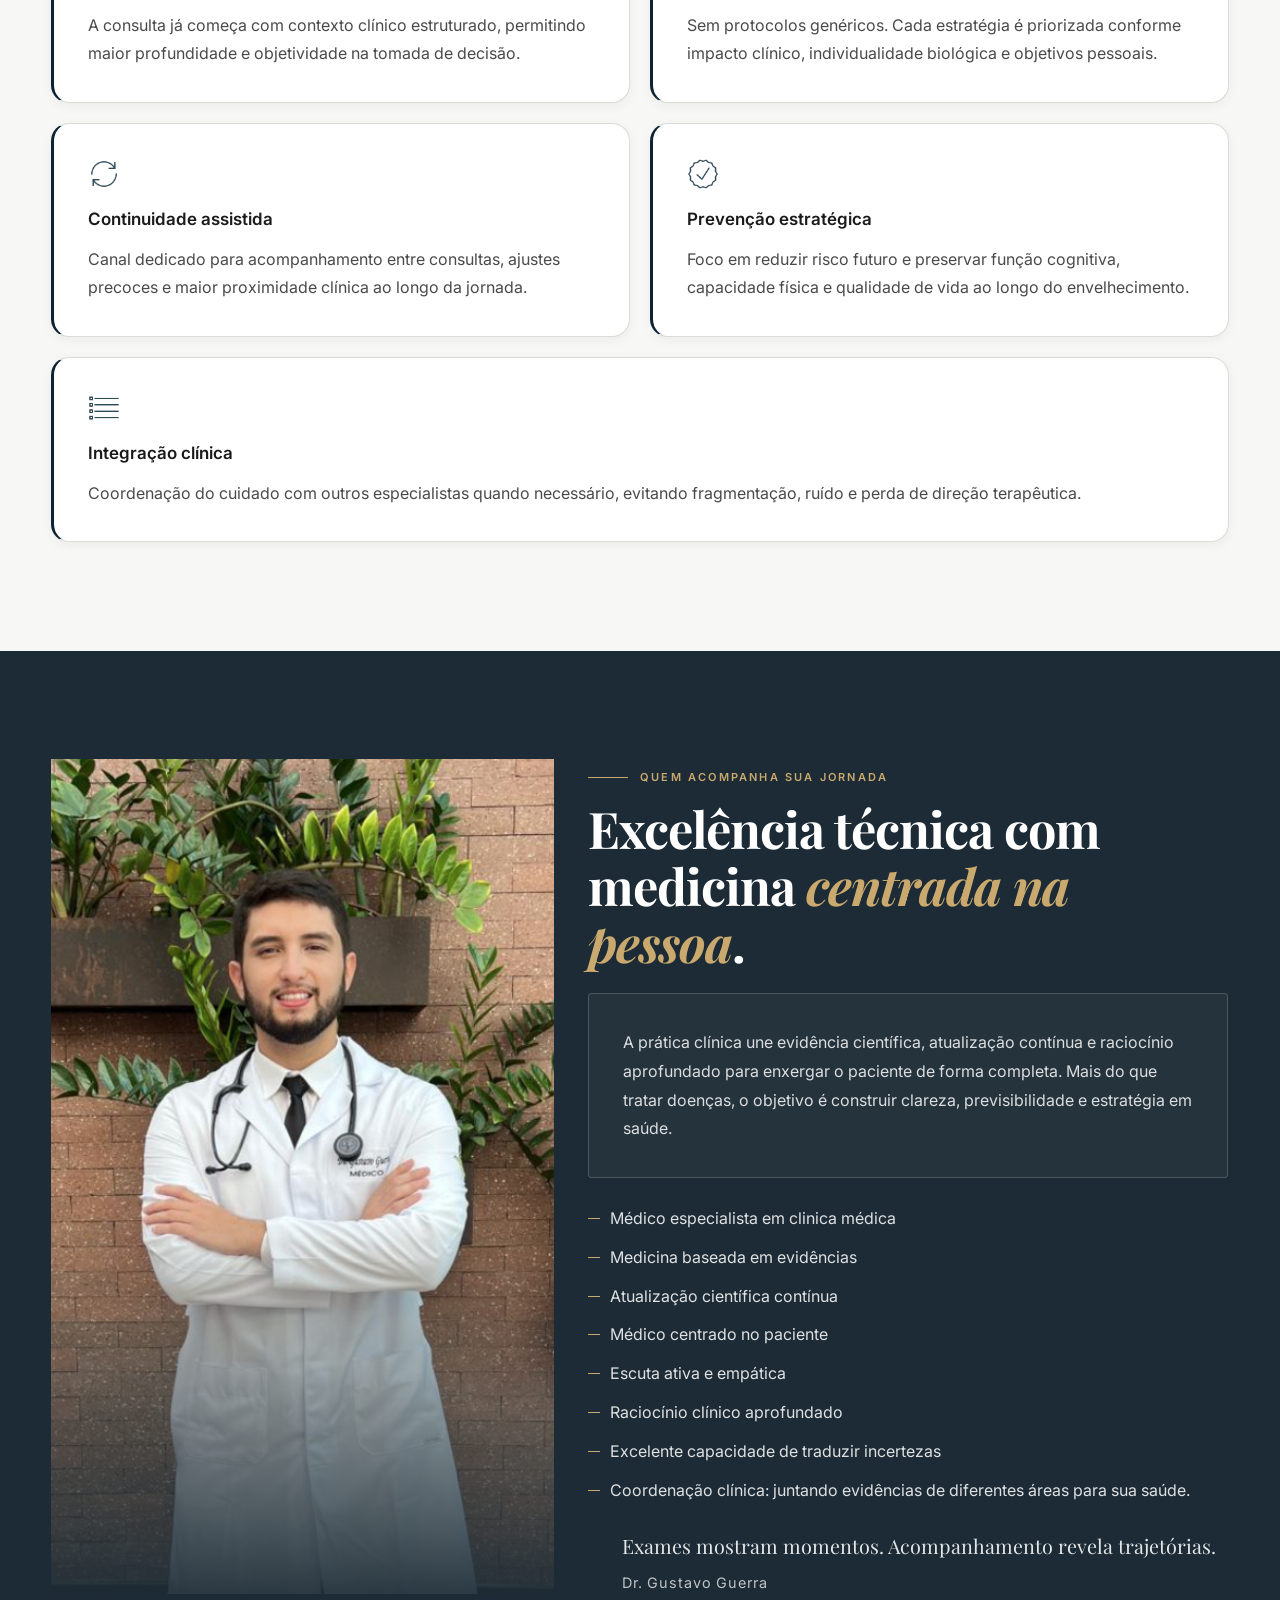
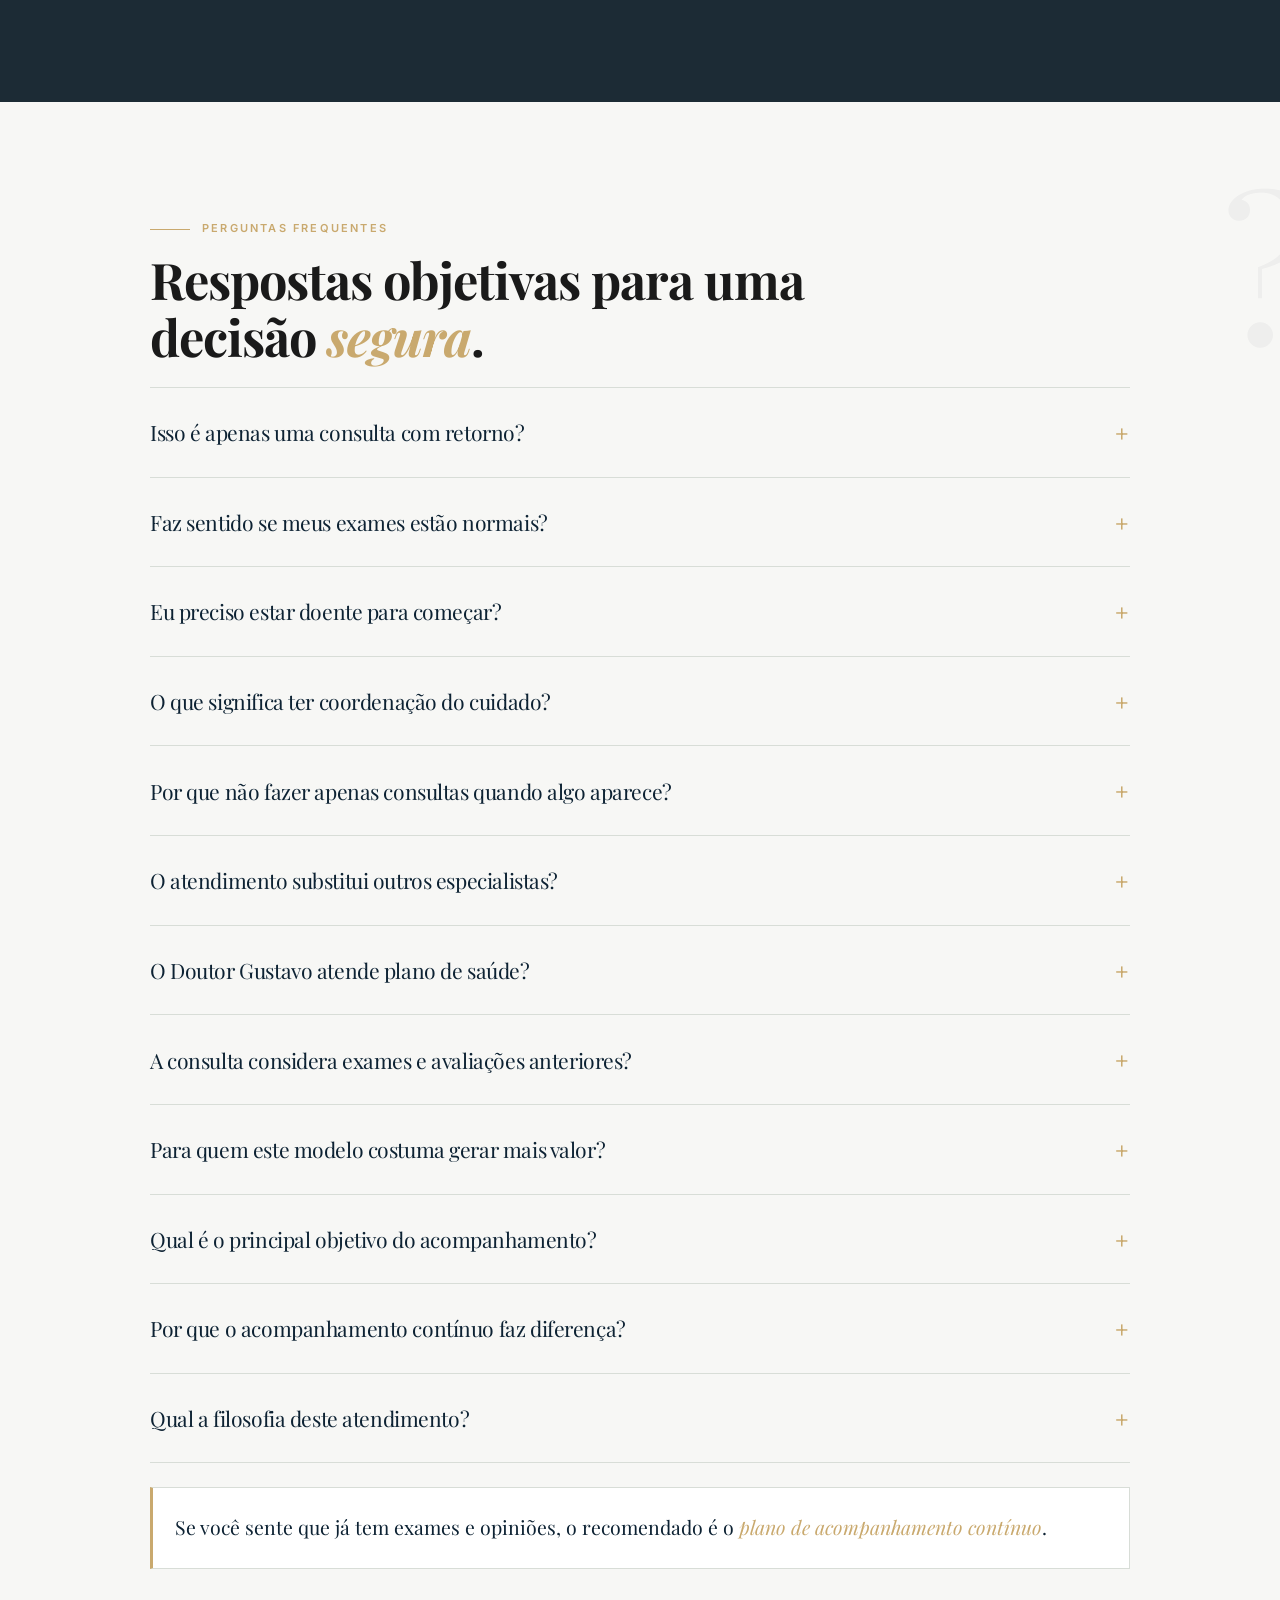
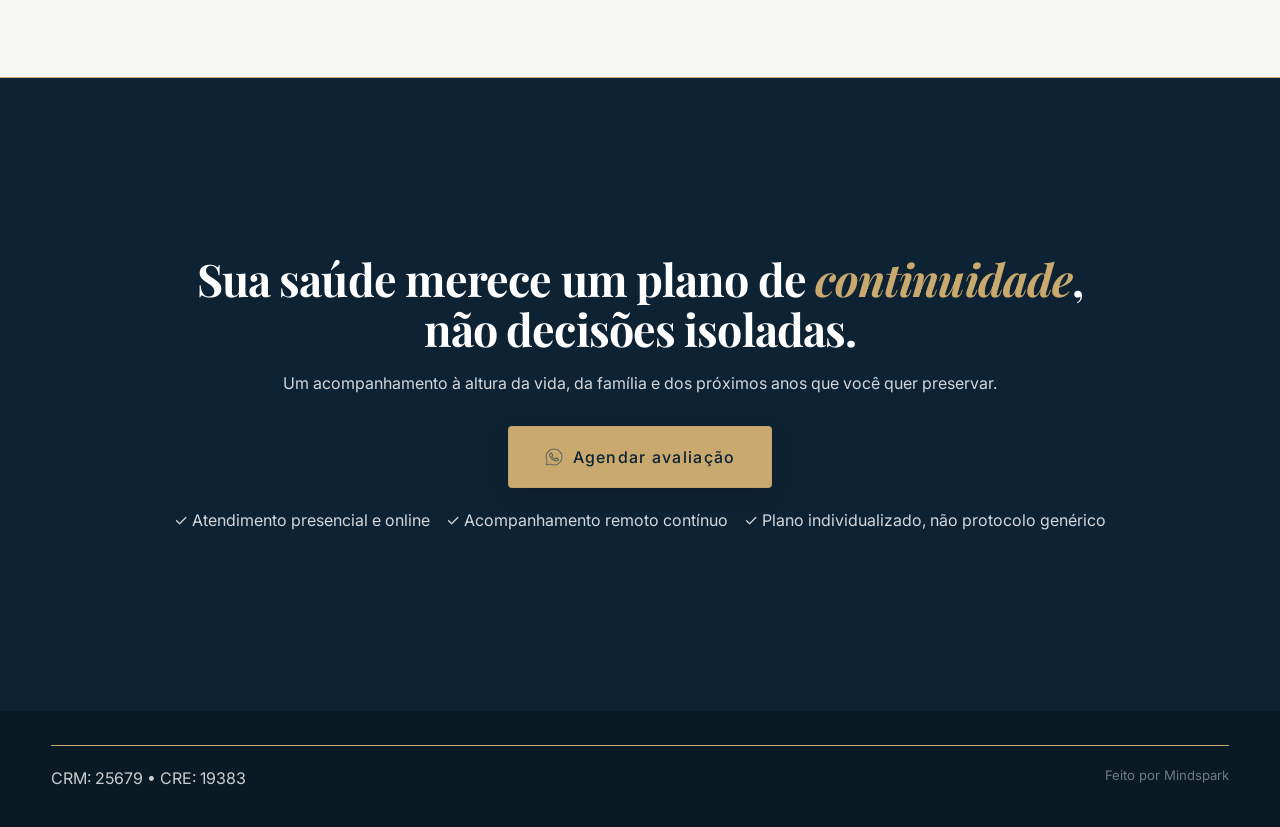
==== commit edadc014: "Newest version" ====
--- a/index-b.html
+++ b/index-b.html
@@ -22,7 +22,7 @@
     <div class="container hero__container">
       <div class="hero__grid">
         <div class="hero__content">
-          <p class="hero__kicker">Acompanhamento médico para viver com mais direção</p>
+          <p class="hero__kicker">Acompanhamento médico para viver com plenitude!</p>
           <div class="hero__hairline"></div>
           <h1>
             <span class="hero__title-row">O paciente não busca</span>
@@ -41,16 +41,26 @@
             <img src="midias/dr-gustavo-1.png" alt="Dr. Gustavo Guerra em retrato profissional" loading="lazy">
           </figure>
           <aside class="hero__card">
-            <h2>Mais do que reduzir riscos, o plano busca devolver controle sobre como você vive.</h2>
+            <!-- Versao anterior do card:
+            <h2>Você se sente cansado, fadigado, irritado ou ansioso? Talvez sua saúde esteja pedindo acompanhamento, não apenas uma consulta.</h2>
             <ul>
-              <li>Médico especialista em Clínica Médica</li>
               <li>Mais energia e disposição para performar no cotidiano</li>
               <li>Longevidade com autonomia para curtir sua família</li>
               <li>Clareza mental para decisões mais assertivas</li>
               <li>Mais controle emocional e menos sobrecarga mental</li>
               <li>Autoestima, autoconfiança e performance profissional</li>
             </ul>
-            <span class="hero__icon">✚ Você se sente cansado, fadigado, irritado ou ansioso? Talvez sua saúde esteja pedindo acompanhamento, não apenas uma consulta.</span>
+            -->
+            <h2>Você se sente cansado, irritado ou ansioso?</h2>
+            <p class="hero__card-lead">Você está precisando acompanhamento contínuo, não apenas uma consulta.</p>
+            <ul>
+              <li>Mais energia e disposição no cotidiano</li>
+              <li>Longevidade com autonomia</li>
+              <li>Clareza mental para decisões mais assertivas</li>
+              <li>Mais controle emocional</li>
+              <li>Autoconfiança e performance profissional</li>
+            </ul>
+            <!-- <span class="hero__icon">✚ Você se sente cansado, fadigado, irritado ou ansioso? Talvez sua saúde esteja pedindo acompanhamento, não apenas uma consulta.</span> -->
            
           </aside>
         </div>
@@ -64,7 +74,7 @@
         <p class="eyebrow" data-reveal>O que acontece hoje</p>
         <h2 data-reveal>A maioria das pessoas não sofre por falta de exames. Sofre por falta de <em>coordenação clínica</em>.</h2>
         <div class="split-copy">
-          <p data-reveal>Hoje, muitos pacientes acumulam consultas, opiniões e resultados sem uma estratégia clara de acompanhamento. O exame vem "normal", mas o corpo continua avisando que algo saiu do eixo.</p>
+          <p data-reveal>Hoje, muitos pacientes acumulam consultas, opiniões e resultados sem uma estratégia clara de acompanhamento. O exame veio normal, mas a excelência em saúde exige uma leitura mais ampla do que números dentro da faixa de referência.</p>
           <p data-reveal>O problema raramente é falta de informação. É falta de alguém integrando os sinais, acompanhando a evolução e decidindo com profundidade antes que o cuidado vire reação.</p>
         </div>
         <div class="problem-grid problem-grid--symptoms">
@@ -81,10 +91,10 @@
             <p>Alterações metabólicas que avançam silenciosamente</p>
           </article>
           <article class="problem-item" data-reveal>
-            <p>Perda de composição corporal e queda de condicionamento</p>
-          </article>
-          <article class="problem-item" data-reveal>
-            <p>Sensação de estar funcionando abaixo do próprio potencial</p>
+            <p>Declínio progressivo da composição corporal e da capacidade física</p>
+          </article>
+          <article class="problem-item" data-reveal>
+            <p>A sensação de que sua saúde está limitando seu potencial, mesmo quando os exames parecem normais</p>
           </article>
         </div>
         <article class="insight-box" data-reveal>
@@ -96,9 +106,9 @@
 
     <section class="section section--dark" id="metodo">
       <div class="container reveal-group">
-        <p class="eyebrow" data-reveal>Método 360°</p>
+        <p class="eyebrow" data-reveal>Cuidado 360°</p>
         <h2 data-reveal>Um modelo construído para acompanhar <em>trajetórias</em>, não apenas sintomas.</h2>
-        <p class="lead" data-reveal>O Método 360° transforma o acompanhamento médico em um sistema contínuo de avaliação, prevenção e tomada de decisão clínica personalizada. Cada conduta nasce da leitura do seu contexto, do seu histórico, dos seus objetivos e da sua evolução ao longo do tempo.</p>
+        <p class="lead" data-reveal>O Cuidado 360° transforma o acompanhamento médico em um sistema contínuo de avaliação, prevenção e tomada de decisão clínica personalizada. Cada conduta nasce da leitura do seu contexto, do seu histórico, dos seus objetivos e da sua evolução ao longo do tempo.</p>
         <div class="method-context" data-reveal>
           <span>O plano considera</span>
           <ul>
@@ -119,12 +129,12 @@
           <article class="card" data-reveal>
             <span class="card__icon" aria-hidden="true"><!-- SVG original: <svg viewBox="0 0 24 24" fill="none"><circle cx="11" cy="11" r="7"></circle><path d="M21 21l-4.3-4.3"></path><path d="M11 8v3l2 2"></path></svg> --><img src="midias/icones/raciocinio-clinico.png" alt=""></span>
             <h3>Raciocínio clínico aprofundado</h3>
-            <p>Análise integrada de sintomas, exames, metabolismo e fatores de risco, indo além da interpretação isolada de resultados laboratoriais.</p>
+            <p>Uma avaliação médica de alta precisão que conecta sintomas, histórico clínico, perfil metabólico, composição corporal, fatores de risco e biomarcadores, transformando dados fragmentados em uma compreensão profunda, individualizada e estratégica da sua saúde.</p>
           </article>
           <article class="card" data-reveal>
             <span class="card__icon" aria-hidden="true"><!-- SVG original: <svg viewBox="0 0 24 24" fill="none"><rect x="4" y="4" width="7" height="7"></rect><rect x="13" y="4" width="7" height="7"></rect><rect x="4" y="13" width="7" height="7"></rect><rect x="13" y="13" width="7" height="7"></rect></svg> --><img src="midias/icones/saude-performance.png" alt=""></span>
             <h3>Saúde, performance e longevidade</h3>
-            <p>Estratégias para sono, estresse, composição corporal, alimentação, condicionamento físico, saúde hormonal e preservação cognitiva.</p>
+            <p>Estratégias para sono, estresse, composição corporal, alimentação, condicionamento físico, saúde emocional e preservação cognitiva.</p>
           </article>
           <article class="card" data-reveal>
             <span class="card__icon" aria-hidden="true"><!-- SVG original: <svg viewBox="0 0 24 24" fill="none"><path d="M12 3l7 3v6c0 5-3.5 8-7 9-3.5-1-7-4-7-9V6l7-3z"></path><path d="M12 8v4l2 2"></path></svg> --><img src="midias/icones/presenca-clinica.png" alt=""></span>
@@ -137,19 +147,19 @@
 
     <section class="section section--graphite" id="processo">
       <div class="container reveal-group">
-        <p class="eyebrow" data-reveal>Por que 360°?</p>
+        <p class="eyebrow" data-reveal>Por que Cuidado 360°?</p>
         <h2 data-reveal>Um processo clínico <em>estruturado</em>, individualizado e contínuo.</h2>
         <p class="lead" data-reveal>O acompanhamento não começa quando o paciente senta na consulta. Ele começa antes, com contexto, intenção e uma leitura mais completa da sua história, para que cada etapa tenha propósito.</p>
         <div class="process" data-process>
           <article class="process__step" data-reveal>
             <span>01</span>
-            <h3>Pré-avaliação estratégica</h3>
-            <p>Questionário clínico aprofundado para mapear histórico, sintomas, rotina, fatores de risco e objetivos pessoais antes da primeira consulta.</p>
+            <h3>Pré-consulta estratégica</h3>
+            <p>Questionário clínico aprofundado para mapear padrão alimentar, prática de atividade física, nível de estresse, qualidade do sono florescimento e propósito de vida, flexibilidade psicológica e nove de conexões emocional e relacional.</p>
           </article>
           <article class="process__step" data-reveal>
             <span>02</span>
-            <h3>Consulta inicial</h3>
-            <p>Avaliação extensa para compreender o paciente de forma global, levando em consideração informações de multiplas especialidades e não apenas interpretar exames isolados.</p>
+            <h3>Encontro clínico</h3>
+            <p>Consulta completa para compreender e conectar de forma genuína e empática com o paciente em sua esfera física, emocional, espiritual e social. Avaliar contexto clínico, racionar sobre os desfechos que influenciam sua saúde , prescrever  um plano de ação individualizado e personalizado e acompanhamento contínuo para garantir resultados consistentes, sustentáveis e alinhados com seus objetivos a longo prazo.</p>
           </article>
           <article class="process__step" data-reveal>
             <span>03</span>
@@ -215,13 +225,11 @@
             <li>Médico especialista em clinica médica</li>
             <li>Medicina baseada em evidências</li>
             <li>Atualização científica contínua</li>
+            <li>Médico centrado no paciente</li>
+            <li>Escuta ativa e empática</li>
             <li>Raciocínio clínico aprofundado</li>
-            <li>Ampla rede de especialistas</li>
             <li>Excelente capacidade de traduzir incertezas</li>
             <li>Coordenação clínica: juntando evidências de diferentes áreas para sua saúde.</li>
-            <li>Médico centrado no paciente</li>
-            <li>Escuta ativa</li>
-            <li>Tomada de decisão com base em evidências</li>
           </ul>
           <blockquote data-reveal>
 
@@ -262,7 +270,7 @@
             <p>Não. Ele ajuda a integrar condutas de diferentes especialistas dentro de uma visão única, evitando ruído e decisões desconectadas.</p>
           </details>
            <details class="accordion__item">
-            <summary><span>o Doutor Gustavo atende plano de saúde?</span></summary>
+            <summary><span>O Doutor Gustavo atende plano de saúde?</span></summary>
             <p>Os planos de saúde são estruturados para remunerar atos médicos isolados. O acompanhamento é realizado de forma particular, pois garante a liberdade necessária para oferecer um cuidado verdadeiramente personalizado, profundo e contínuo, centrado não apenas no tratamento de doenças, mas na preservação da autonomia, da funcionalidade, da qualidade de vida e da segurança em saúde ao longo do tempo.</p>
           </details>
           <details class="accordion__item">
@@ -284,11 +292,8 @@
           <details class="accordion__item">
             <summary><span>Qual a filosofia deste atendimento?</span></summary>
             <p>Exames mostram momentos. Acompanhamento revela trajetórias.</p>
-
-            <p>Os planos de saúde são estruturados para remunerar atos médicos isolados. O acompanhamento é realizado de forma particular, pois garante a liberdade necessária para oferecer um cuidado verdadeiramente personalizado, profundo e contínuo, centrado não apenas no tratamento de doenças, mas na preservação da autonomia, da funcionalidade, da qualidade de vida e da segurança em saúde ao longo do tempo.</p>
-          </details>
-          <p class="closing">Se você sente que já tem exames, opiniões e orientações, mas ainda falta uma direção clara, talvez o próximo passo não seja mais uma consulta isolada. Talvez seja acompanhamento.</p>
-        </div>
+          </details>
+          <p class="closing">Se você sente que já tem exames e opiniões, o recomendado é o <em>plano de acompanhamento contínuo</em>.</p>
       </div>
     </section>
   </main>
--- a/styles-b.css
+++ b/styles-b.css
@@ -281,15 +281,23 @@
 }
 
 .hero__card h2 {
-  font-size: 1.55rem;
-  margin: 0 0 18px;
-  max-width: 20ch;
+  font-size: clamp(2rem, 3vw, 2.65rem);
+  margin: 0 0 12px;
+  max-width: 18ch;
+}
+
+.hero__card-lead {
+  max-width: 54ch;
+  margin-bottom: 24px;
+  color: rgba(255, 255, 255, 0.82);
+  font-size: 1.08rem;
+  line-height: 1.62;
 }
 
 .hero__card ul {
   padding-left: 18px;
   display: grid;
-  gap: 10px;
+  gap: 8px 28px;
   color: rgba(255, 255, 255, 0.88);
 }
 
@@ -809,6 +817,11 @@
   background: #ffffff;
 }
 
+.closing em {
+  color: var(--gold);
+  font-style: italic;
+}
+
 .cta {
   background: var(--petroleum);
   color: #ffffff;
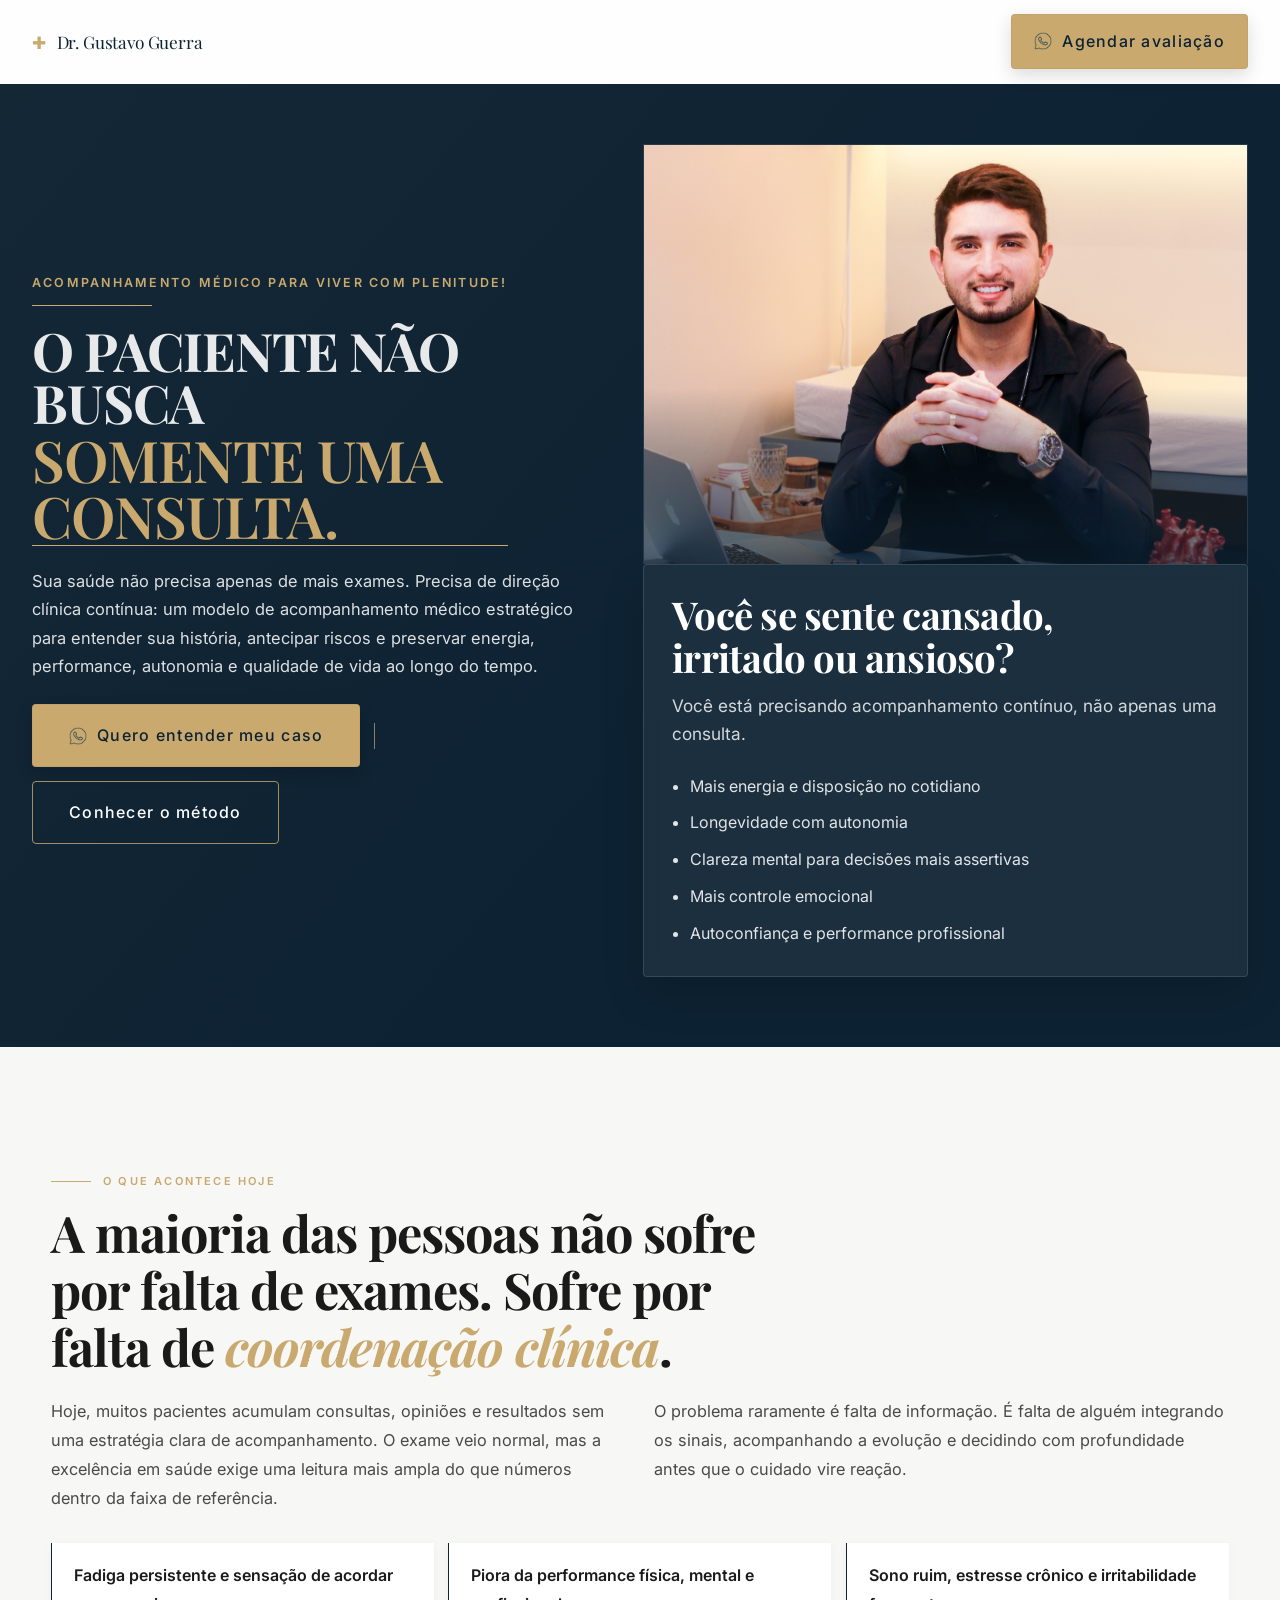
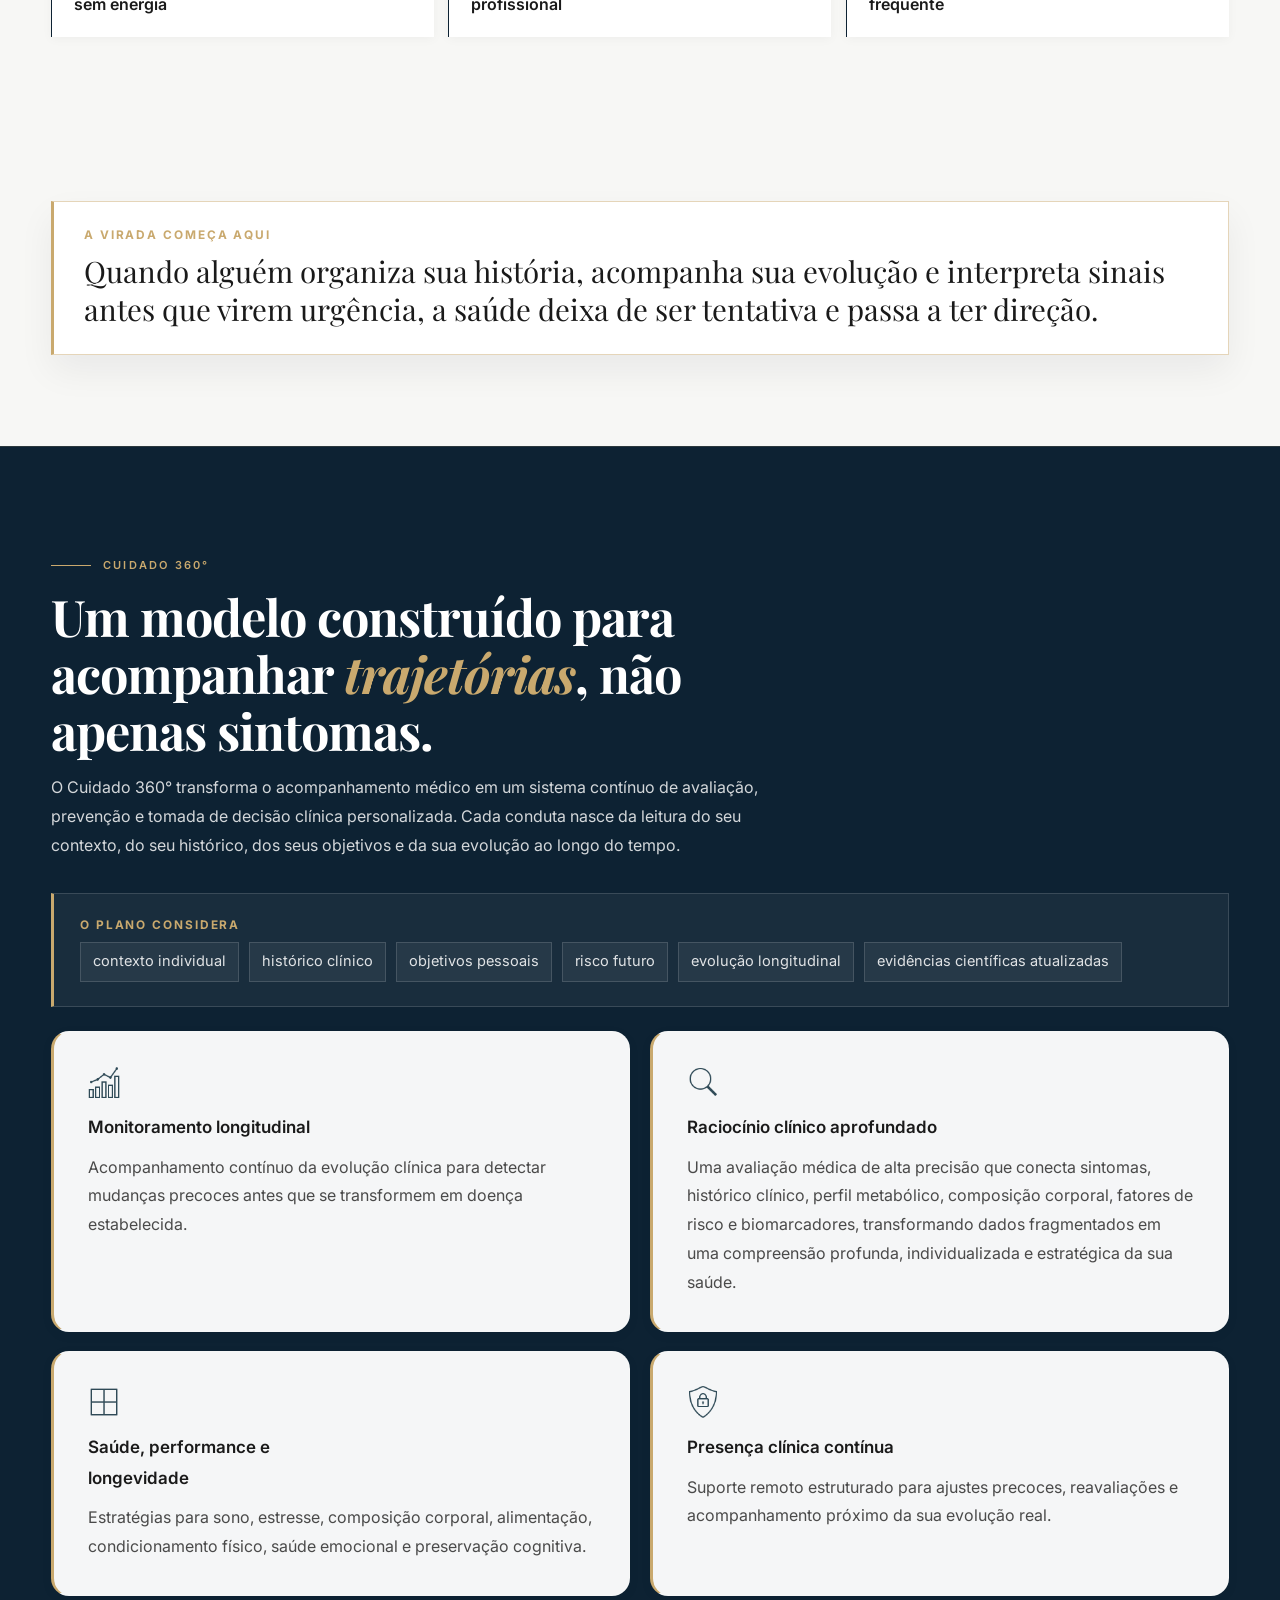
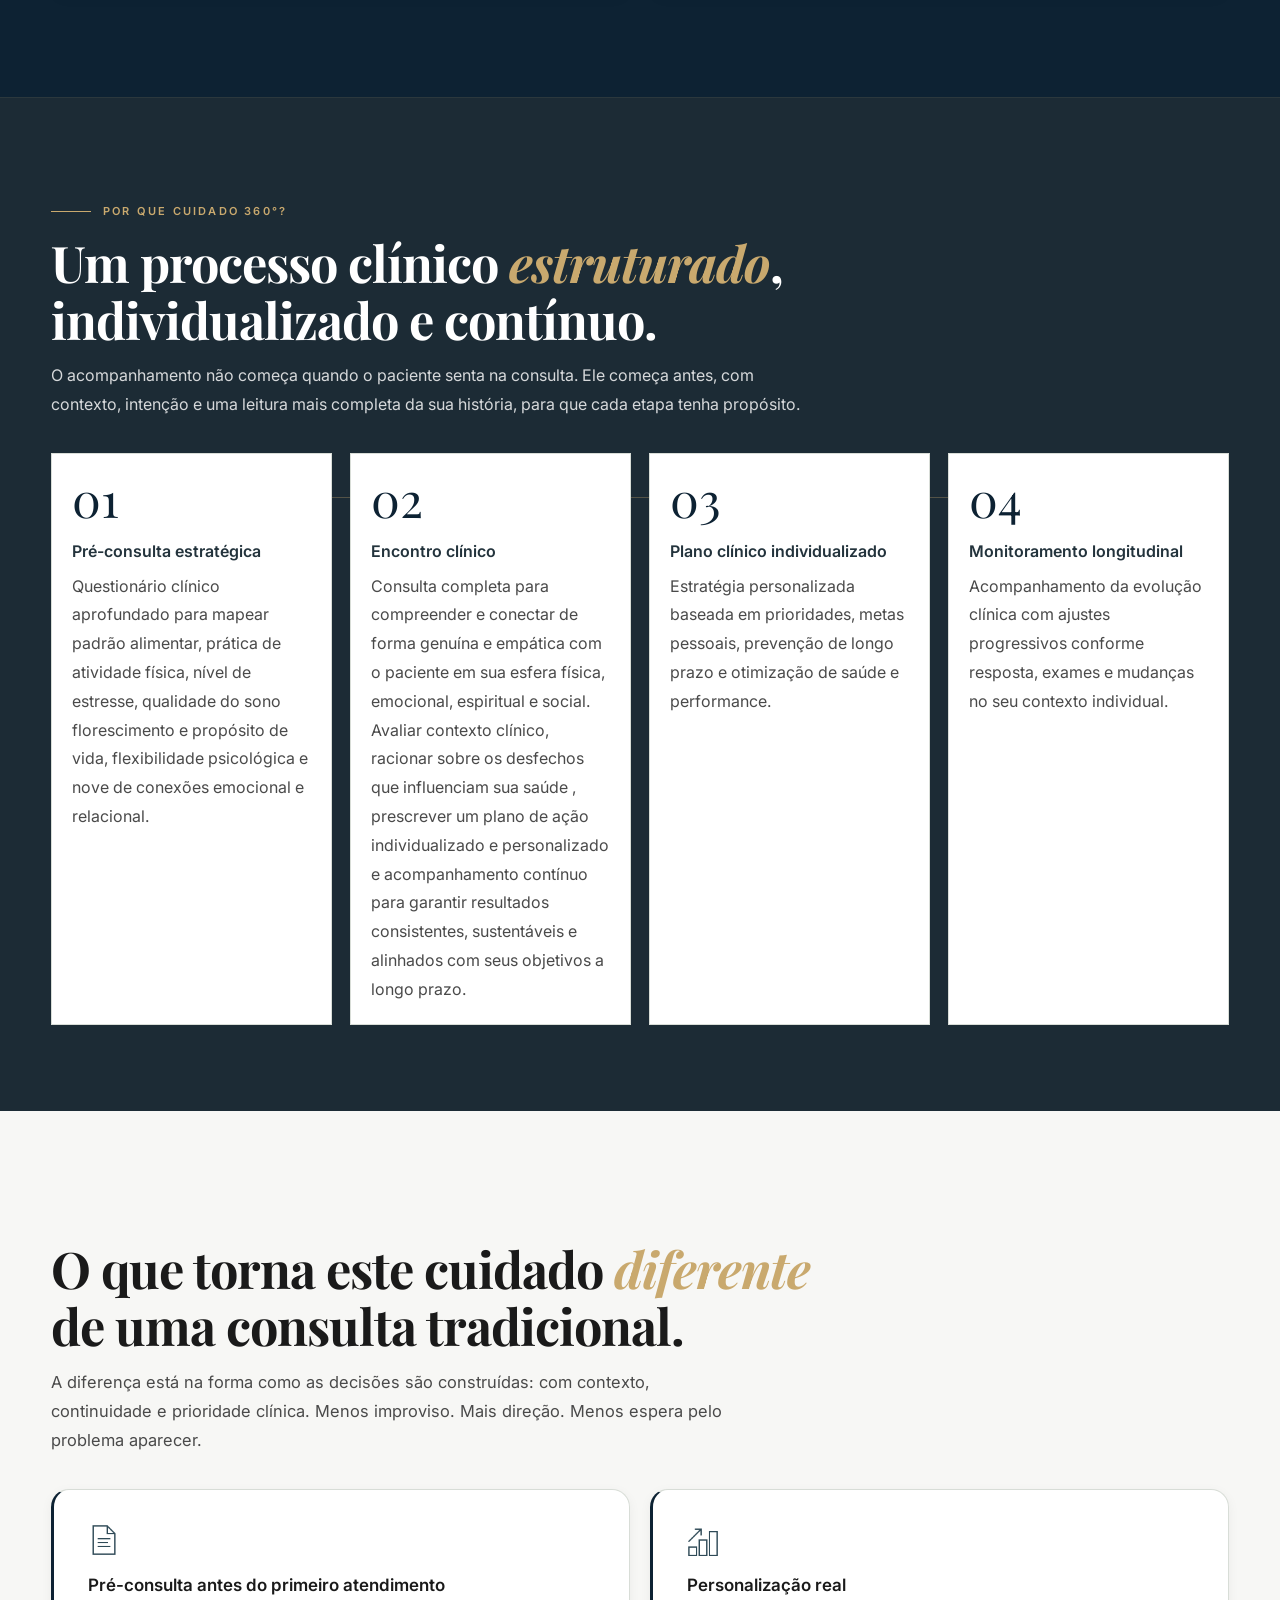
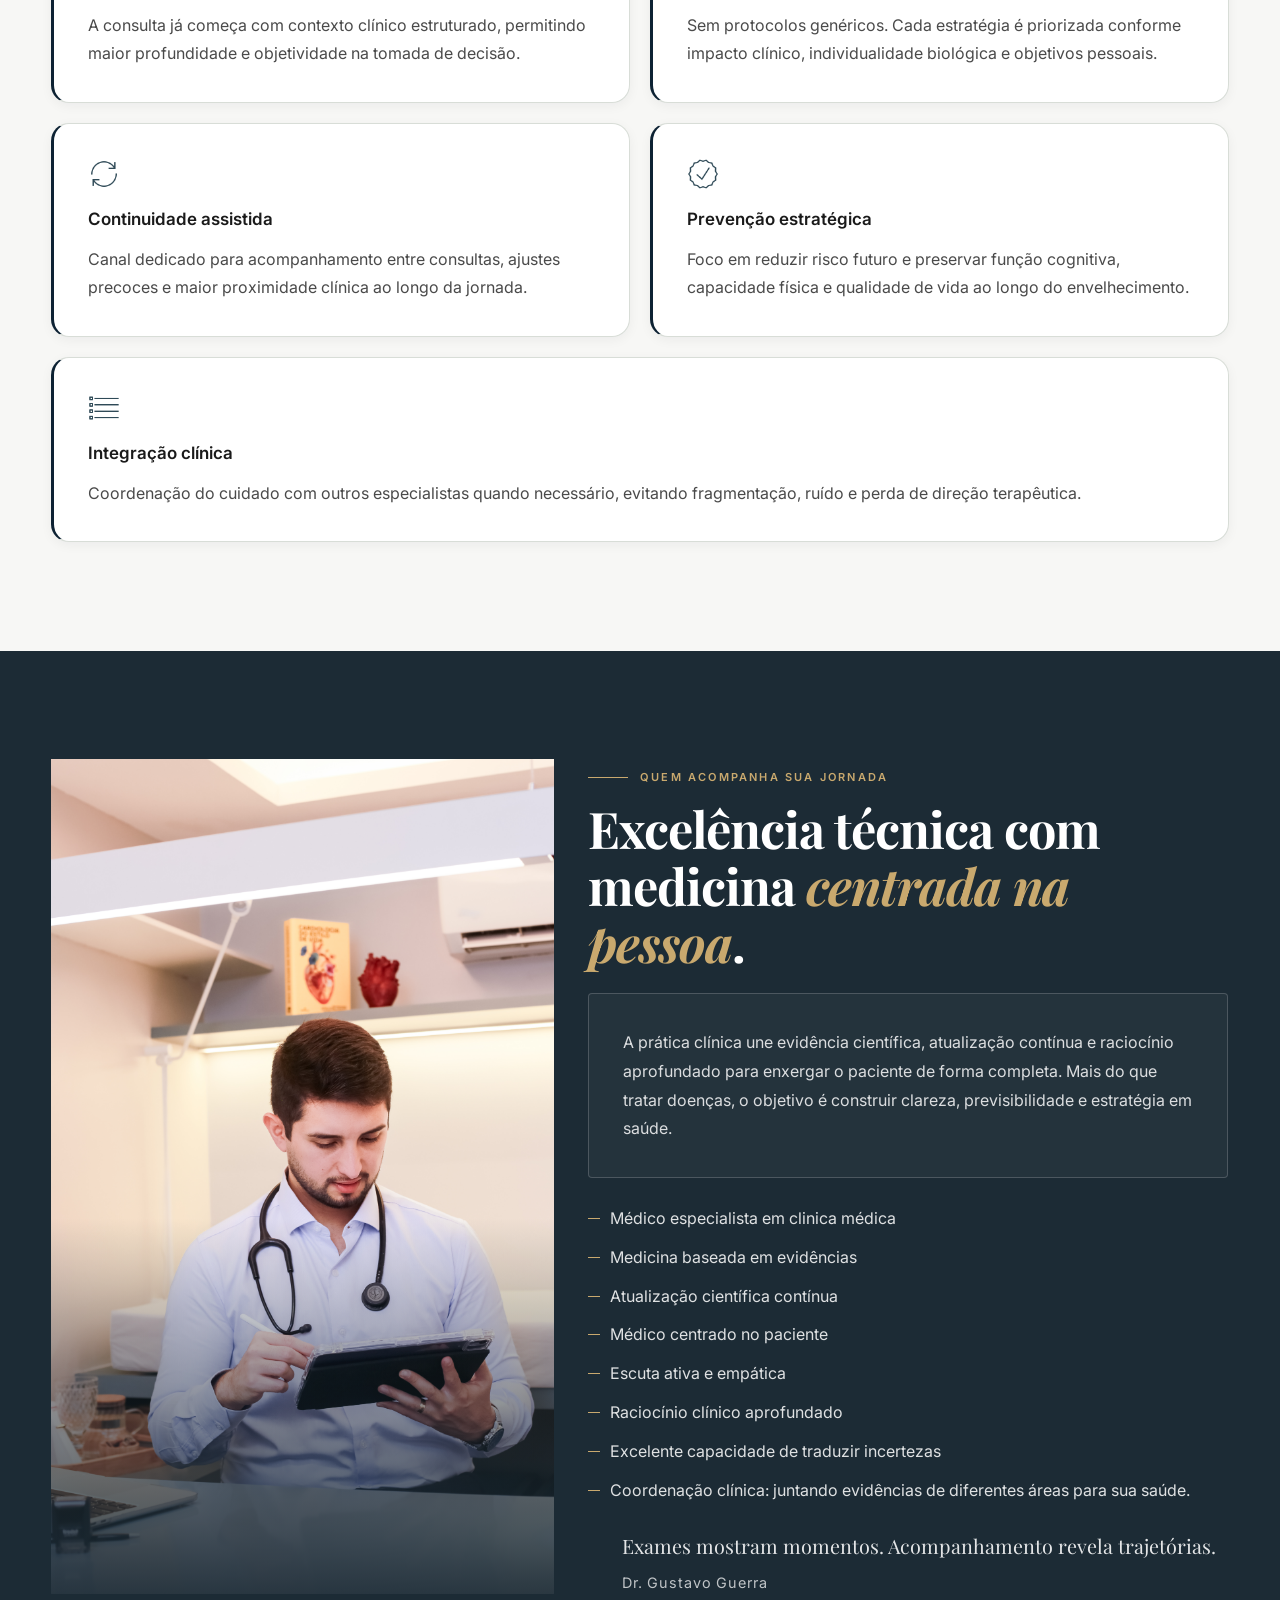
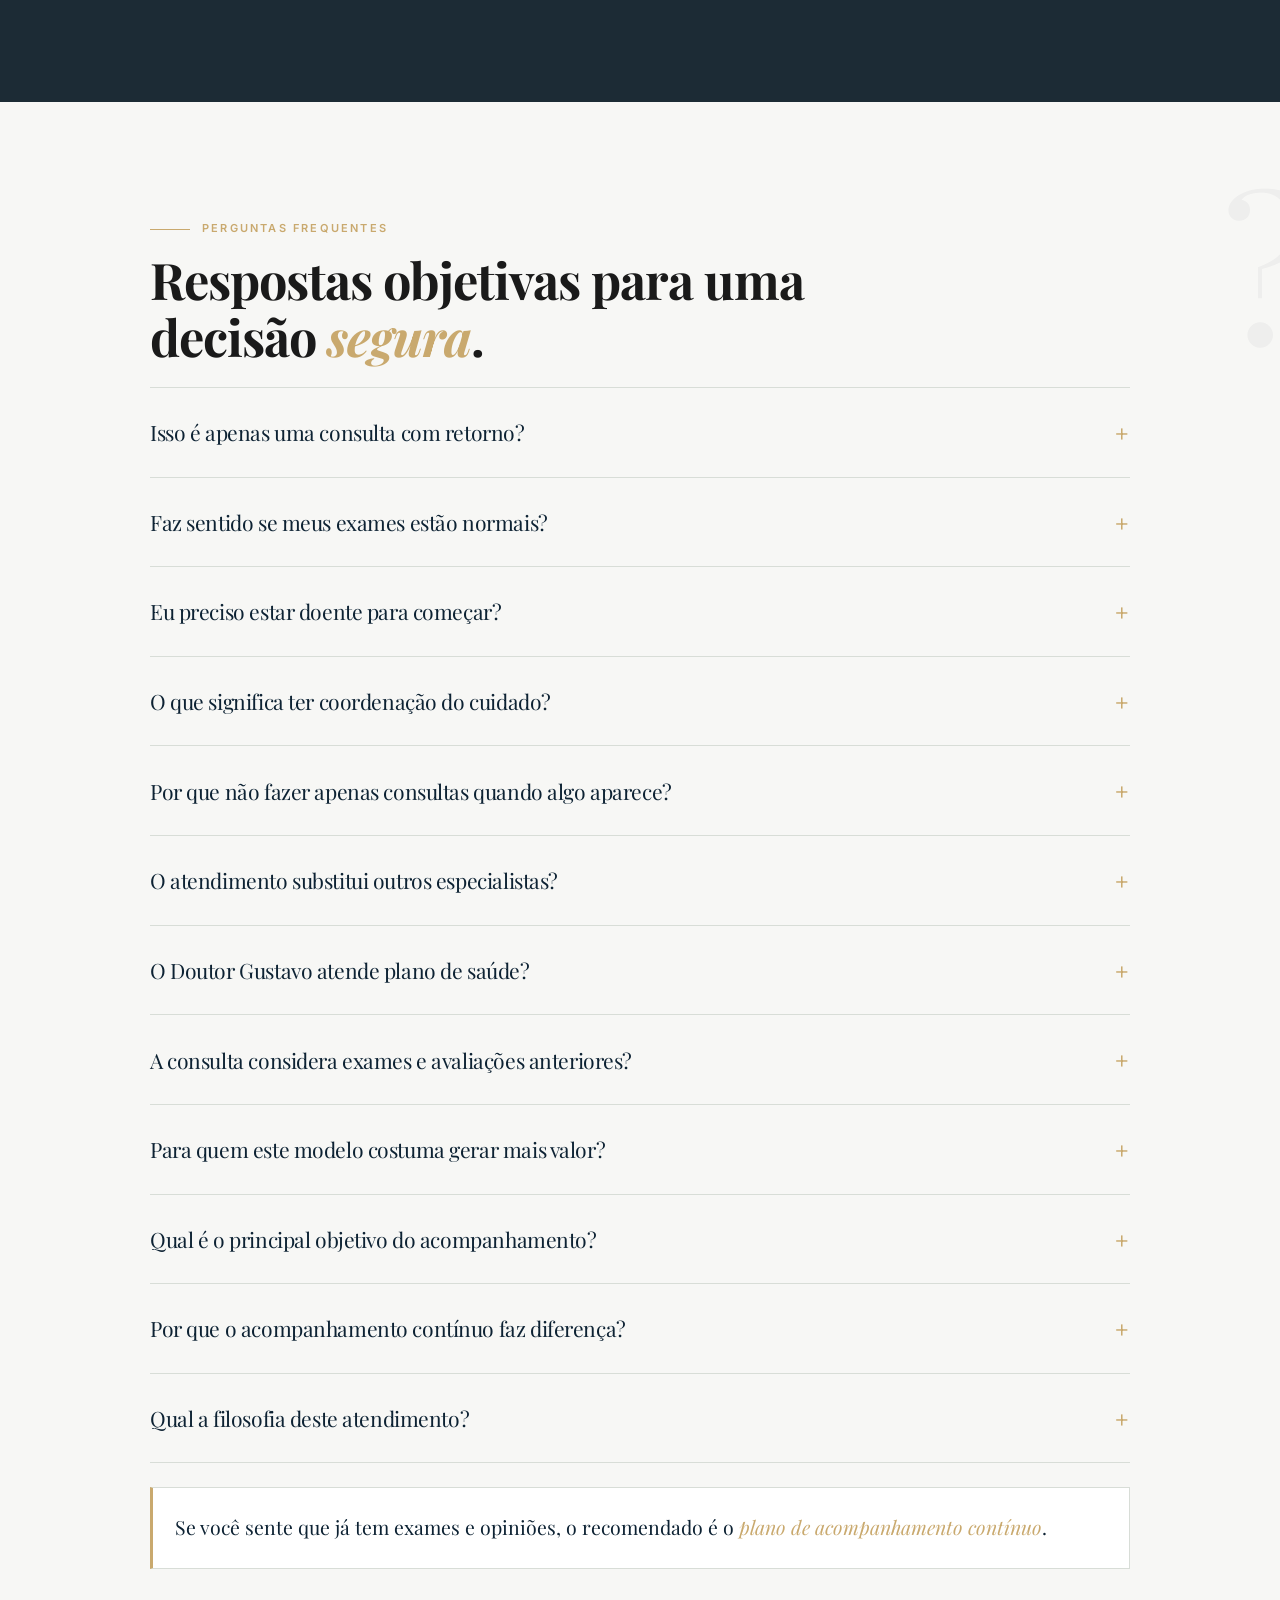
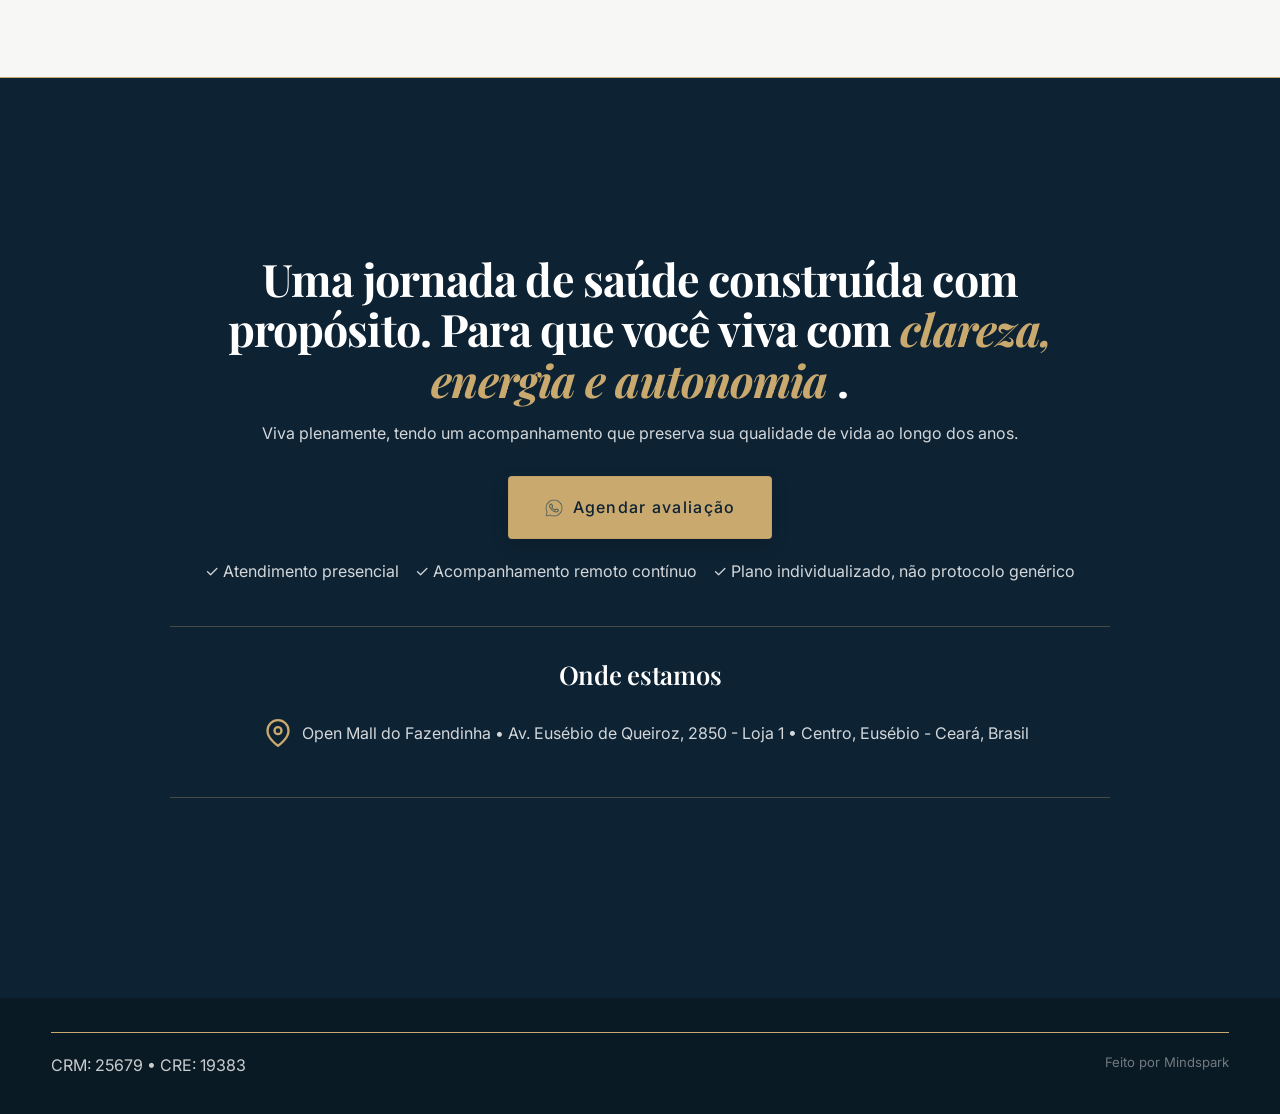
==== commit a56acd97: "Adição das fotos" ====
--- a/index-b.html
+++ b/index-b.html
@@ -38,7 +38,7 @@
 
         <div class="hero__visual">
           <figure class="hero__photo">
-            <img src="midias/dr-gustavo-1.png" alt="Dr. Gustavo Guerra em retrato profissional" loading="lazy">
+            <img src="midias/IMG_6177.jpg" alt="Dr. Gustavo Guerra em retrato profissional" loading="lazy">
           </figure>
           <aside class="hero__card">
             <!-- Versao anterior do card:
@@ -213,7 +213,7 @@
     <section class="section section--graphite" id="autoridade">
       <div class="container authority-layout reveal-group">
         <figure class="authority-photo" data-reveal>
-          <img src="midias/dr-gustavo-2.png" alt="Dr. Gustavo Guerra em jaleco" loading="lazy">
+          <img src="midias/IMG_6264.jpg" alt="Dr. Gustavo Guerra em jaleco" loading="lazy">
         </figure>
         <div>
           <p class="eyebrow" data-reveal>Quem acompanha sua jornada</p>
@@ -300,15 +300,30 @@
 
   <section class="cta" id="cta-final">
     <div class="container narrow cta__inner">
-      <h2>Sua saúde merece um plano de <em>continuidade</em>, não decisões isoladas.</h2>
-      <p>Um acompanhamento à altura da vida, da família e dos próximos anos que você quer preservar.</p>
+      <h2>Uma jornada de saúde construída com propósito. Para que você viva com <em>clareza, energia  e autonomia </em>.</h2>
+      <p>Viva plenamente, tendo um acompanhamento que preserva sua qualidade de vida ao longo dos anos.</p>
       <a class="btn btn--primary btn--wa" href="https://wa.me/5500000000000" target="_blank" rel="noopener noreferrer"><span class="btn__icon" aria-hidden="true"><!-- SVG original: <svg viewBox="0 0 24 24" fill="none"><path d="M20.2 12.1c0 4.5-3.7 8.2-8.2 8.2-1.4 0-2.8-.4-4-.9L3.7 21l1.5-4.2c-.7-1.3-1-2.7-1-4.2 0-4.5 3.7-8.2 8.2-8.2s8.2 3.7 8.2 8.2Z"></path><path d="M9.2 8.9c.2-.4.4-.4.6-.4h.5c.2 0 .4 0 .5.4l.8 2c.1.2.1.4 0 .6l-.4.5c-.1.1-.2.2-.1.4.3.6.8 1.1 1.4 1.6.5.4 1 .7 1.6.9.2.1.3 0 .4-.1l.5-.6c.2-.2.4-.2.6-.1l1.9.9c.3.1.4.3.4.5v.5c0 .2 0 .4-.4.6-.5.3-1 .5-1.6.5-1 0-2-.4-3-.9-1-.5-1.9-1.3-2.7-2.1-.8-.8-1.5-1.7-2-2.7-.5-1-.8-2-.8-3 0-.6.2-1.2.4-1.7Z"></path></svg> --><img src="midias/icones/whatsapp.png" alt=""></span><span>Agendar avaliação</span></a>
-      <ul class="trust-signals">
-        <li>✓ Atendimento presencial e online</li>
-        <li>✓ Acompanhamento remoto contínuo</li>
-        <li>✓ Plano individualizado, não protocolo genérico</li>
-      </ul>
-    </div>
+       <ul class="trust-signals">
+         <li>✓ Atendimento presencial</li>
+         <li>✓ Acompanhamento remoto contínuo</li>
+         <li>✓ Plano individualizado, não protocolo genérico</li>
+       </ul>
+       <div class="cta__location">
+         <div class="cta__location-divider"></div>
+         <h4 class="cta__location-title">Onde estamos</h4>
+         <div class="cta__location-item">
+           <svg class="cta__location-icon" viewBox="0 0 24 24" fill="none" stroke="currentColor" stroke-width="2">
+             <path d="M21 10c0 7-9 13-9 13s-9-6-9-13a9 9 0 0 1 18 0z"></path>
+             <circle cx="12" cy="10" r="3"></circle>
+           </svg>
+           <div class="cta__location-content">
+             <p class="cta__location-text">Open Mall do Fazendinha • Av. Eusébio de Queiroz, 2850 - Loja 1 • Centro, Eusébio - Ceará, Brasil</p>
+           </div>
+         </div>
+         <div class="cta__location-divider"></div>
+       </div>
+     </div>
+     </div>
   </section>
 
   <footer class="footer">
--- a/styles-b.css
+++ b/styles-b.css
@@ -248,11 +248,10 @@
 }
 
 .hero__photo img {
-  width: 100%;
-  height: 100%;
-  object-fit: cover;
-  object-position: center 8%;
-  filter: grayscale(42%) saturate(75%);
+   width: 100%;
+   height: 100%;
+   object-fit: cover;
+   object-position: center center;
 }
 
 .hero__photo::after {
@@ -683,9 +682,9 @@
 }
 
 .authority-photo img {
-  width: 100%;
-  height: 100%;
-  object-fit: cover;
+   width: 100%;
+   height: 100%;
+   object-fit: cover;
 }
 
 .authority-photo::after {
@@ -842,8 +841,59 @@
 }
 
 .cta p {
-  color: rgba(255, 255, 255, 0.82);
-  margin-bottom: 28px;
+   color: rgba(255, 255, 255, 0.82);
+   margin-bottom: 28px;
+}
+
+.cta__location {
+   margin-top: 40px;
+}
+
+.cta__location-divider {
+   width: 100%;
+   height: 1px;
+   background: rgba(201, 169, 110, 0.3);
+   margin: 24px 0;
+}
+
+.cta__location-title {
+   font-family: "Playfair Display", serif;
+   font-size: 1.6rem;
+   color: #ffffff;
+   margin: 0;
+   font-weight: 600;
+   text-align: center;
+   letter-spacing: -0.01em;
+}
+
+.cta__location-item {
+   display: flex;
+   align-items: flex-start;
+   gap: 0;
+   justify-content: center;
+   margin-top: 20px;
+}
+
+.cta__location-icon {
+   width: 28px;
+   height: 28px;
+   color: var(--gold);
+   flex-shrink: 0;
+   margin-top: 2px;
+   margin-left: 12px;
+}
+
+.cta__location-content {
+   flex: none;
+}
+
+.cta__location-text {
+   color: rgba(255, 255, 255, 0.82);
+   font-size: 1rem;
+   margin: 0;
+   margin-top: 4px;
+   margin-left: 10px;
+   line-height: 1.5;
 }
 
 .trust-signals {
@@ -959,11 +1009,11 @@
 }
 
 .footer__credit a:hover {
-  color: rgba(255, 255, 255, 0.68);
+   color: rgba(255, 255, 255, 0.68);
 }
 
 @media (max-width: 1100px) {
-  .hero__grid,
+   .hero__grid,
   .authority-layout,
   .grid--2,
   .process {
@@ -1098,9 +1148,23 @@
   }
 
   blockquote span {
-    position: static;
-    display: block;
-    font-size: 54px;
-    margin-bottom: -14px;
-  }
-}
+     position: static;
+     display: block;
+     font-size: 54px;
+     margin-bottom: -14px;
+   }
+
+   .cta__location-title {
+     font-size: 1.3rem;
+   }
+
+   .cta__location-item {
+     flex-direction: column;
+     align-items: center;
+     text-align: center;
+   }
+
+   .cta__location-text {
+     font-size: 0.9rem;
+   }
+}
